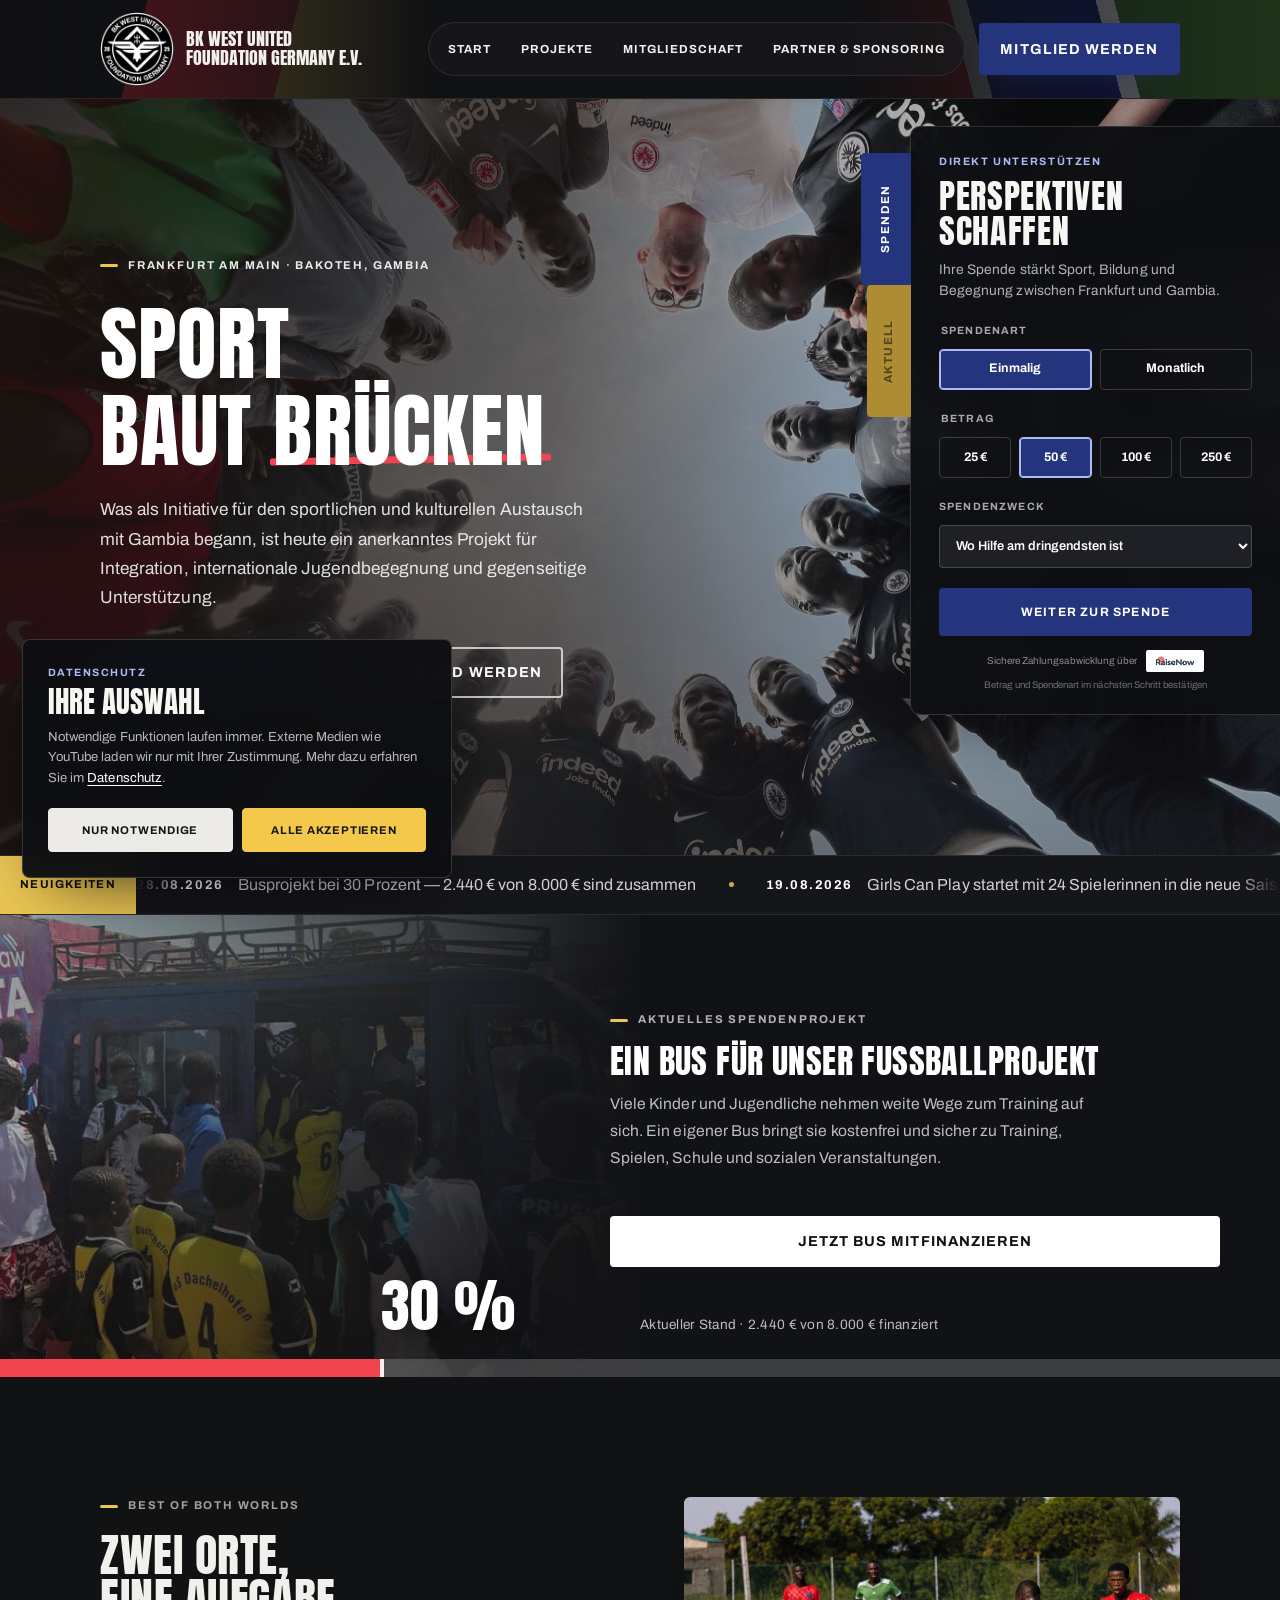
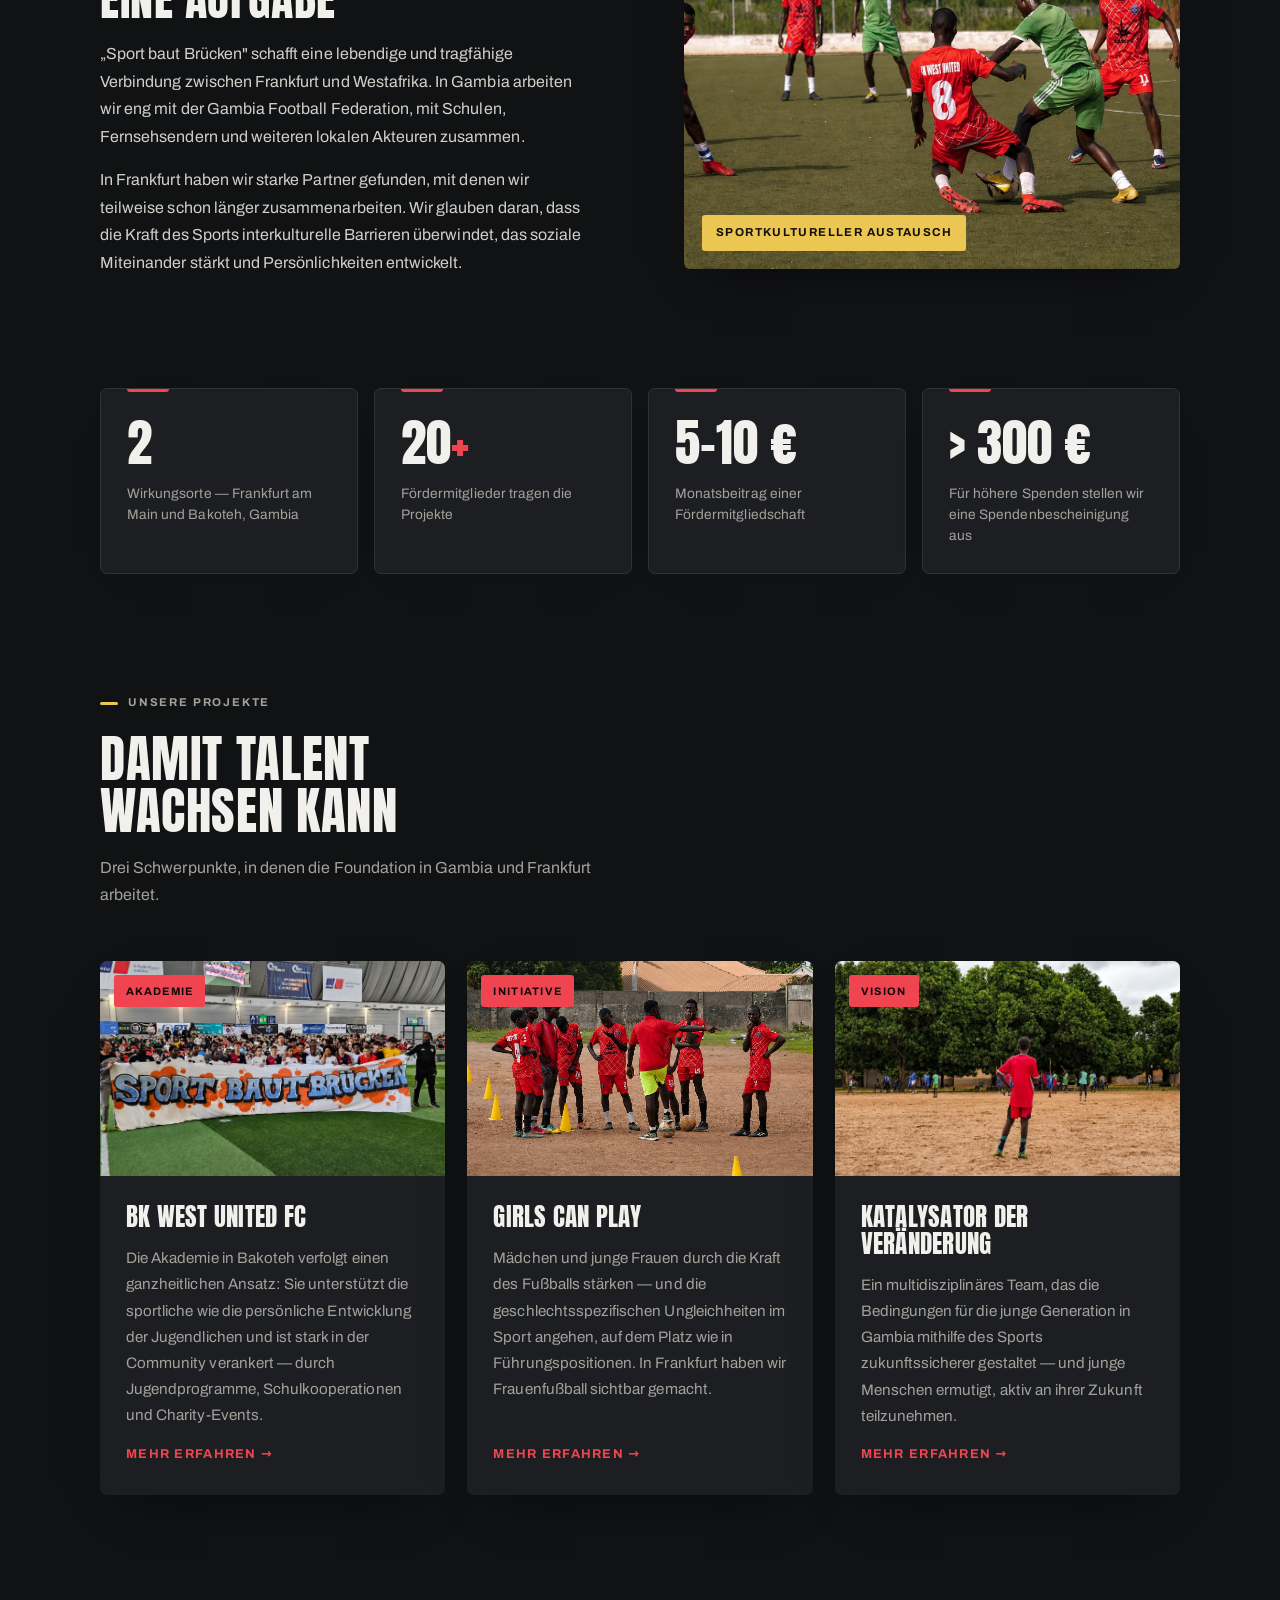
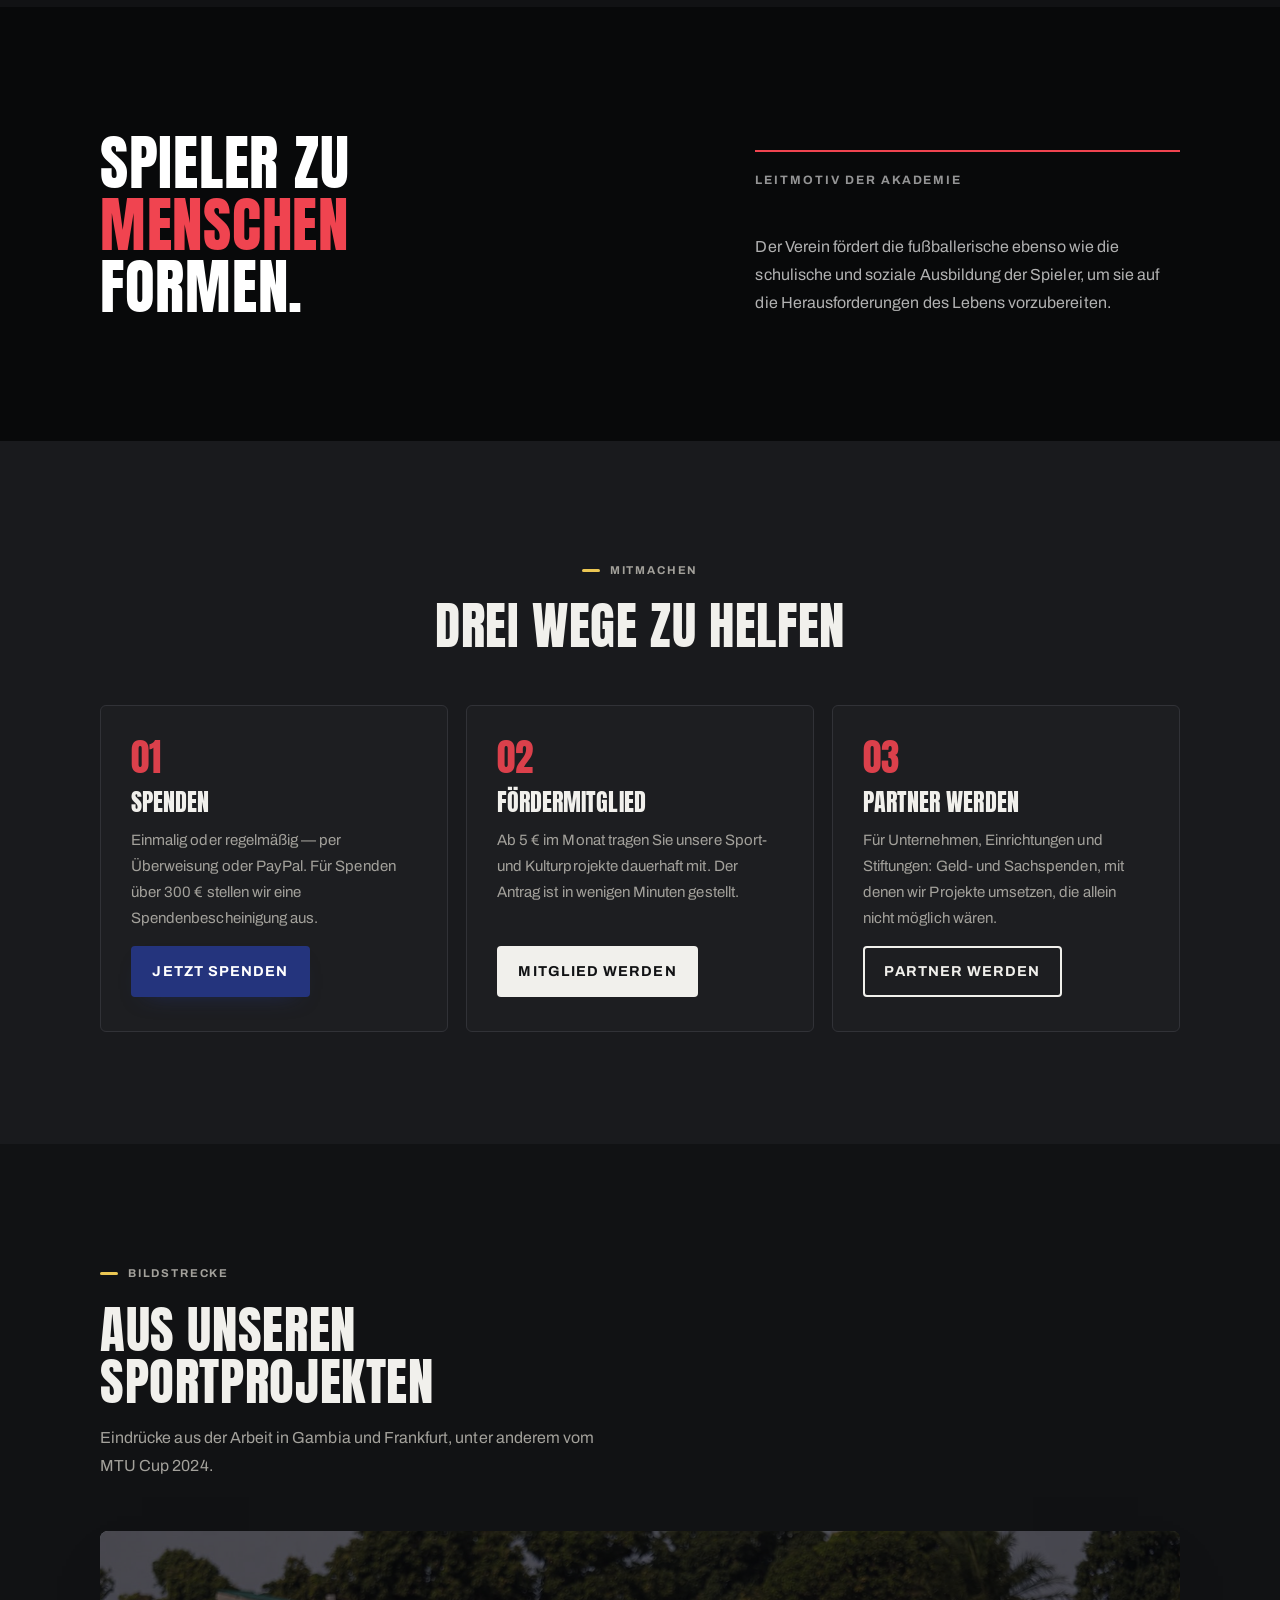
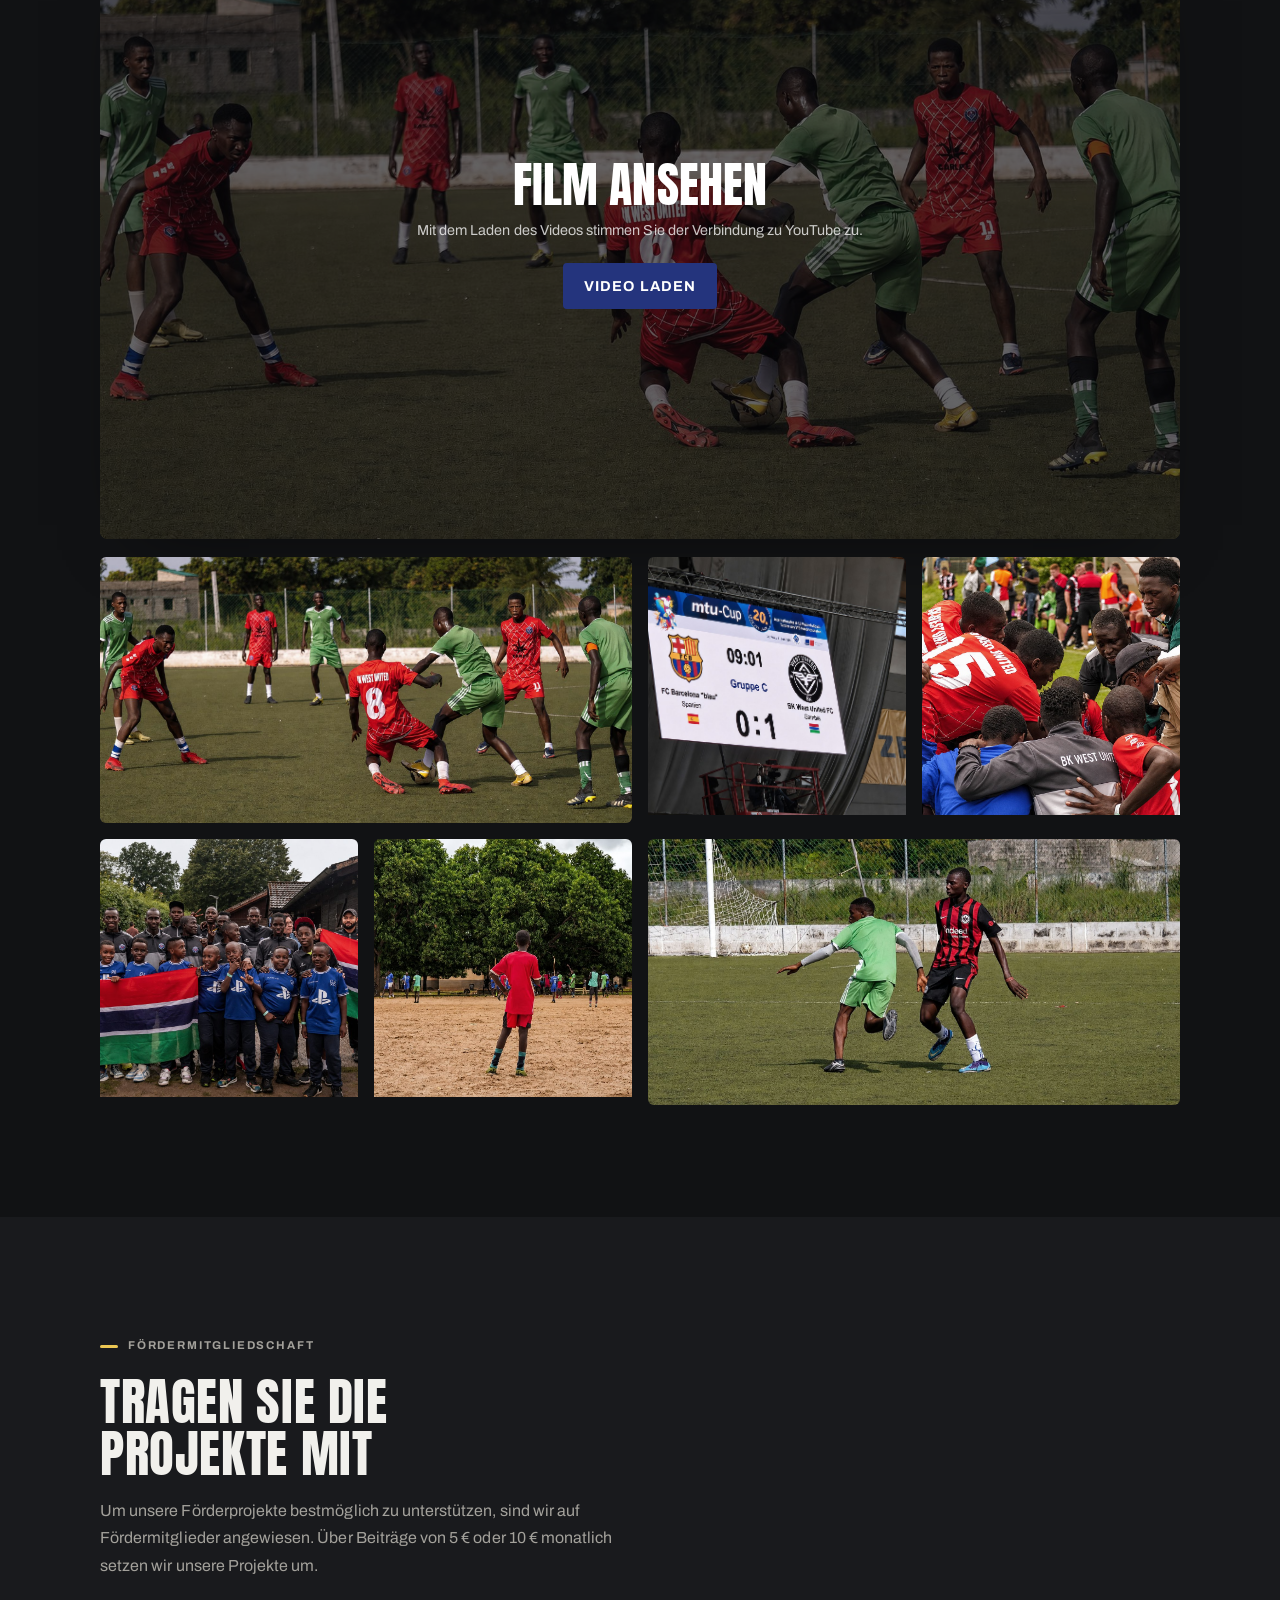
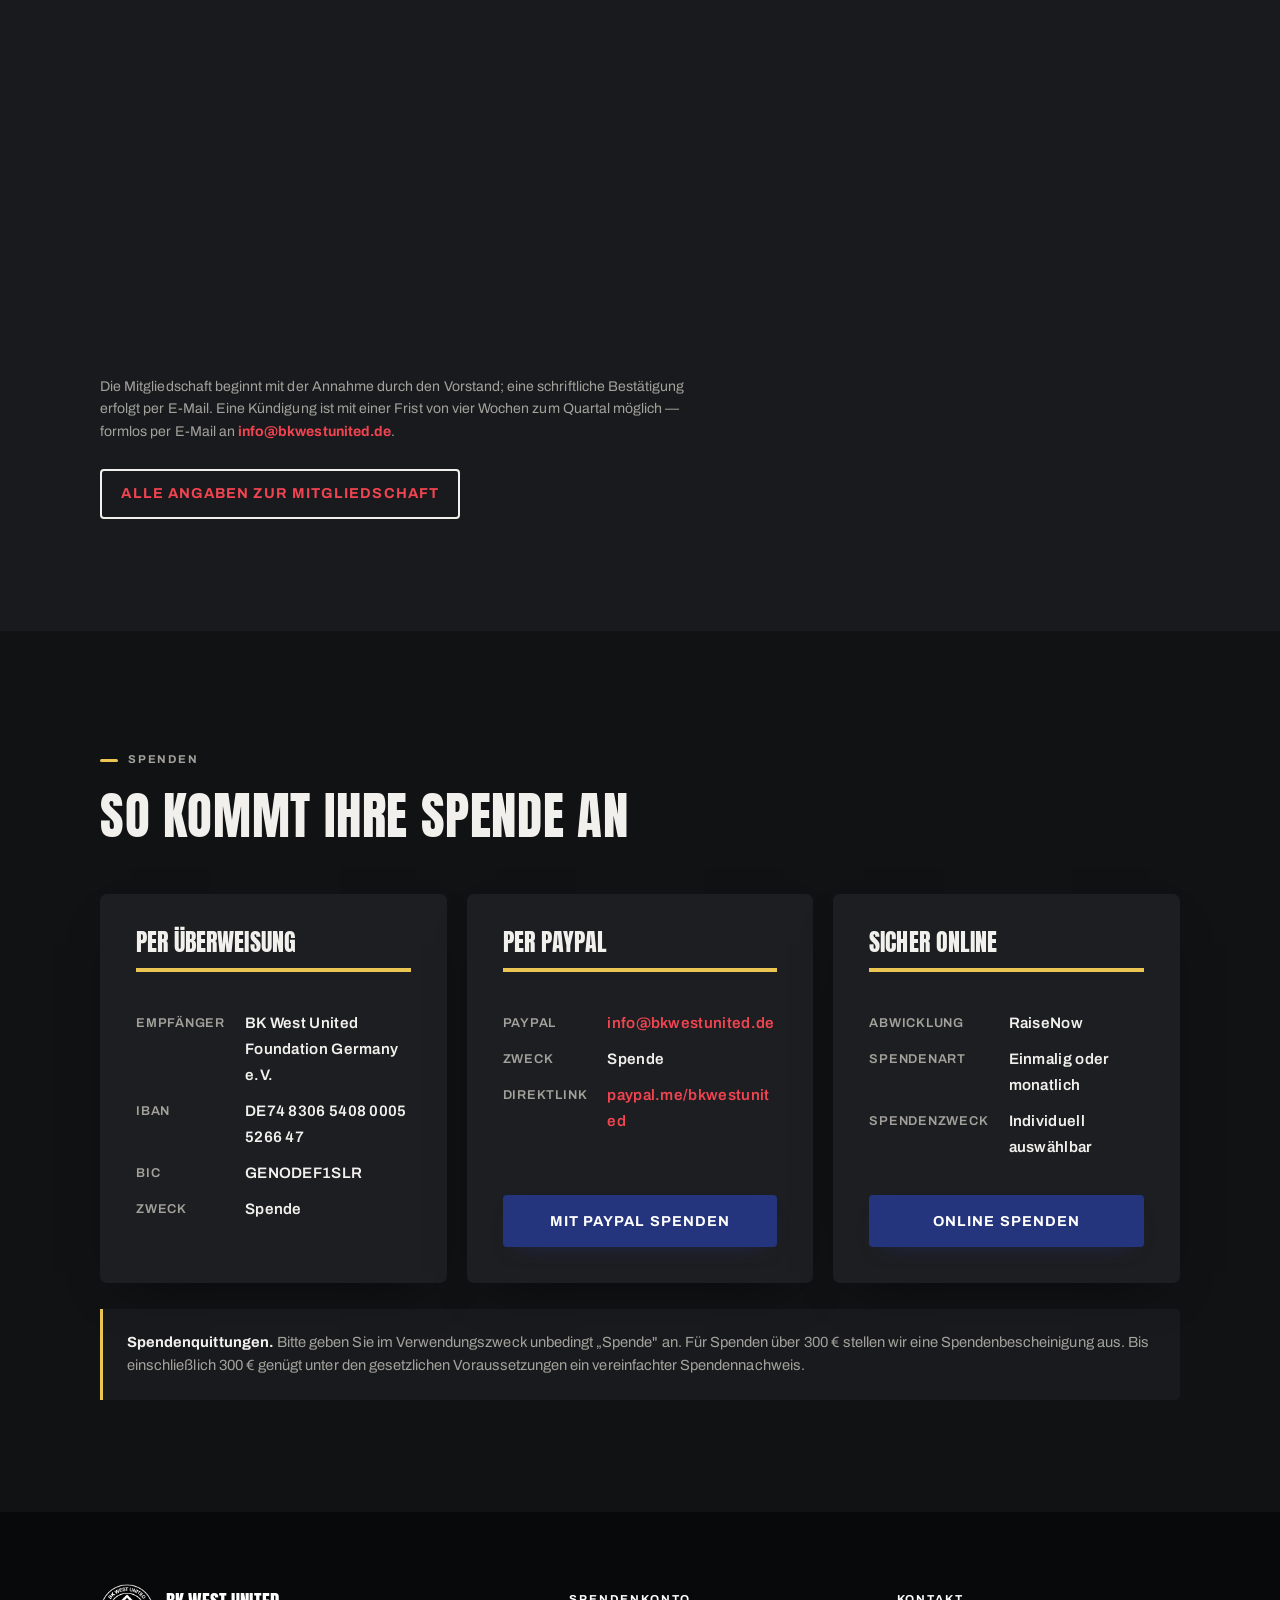
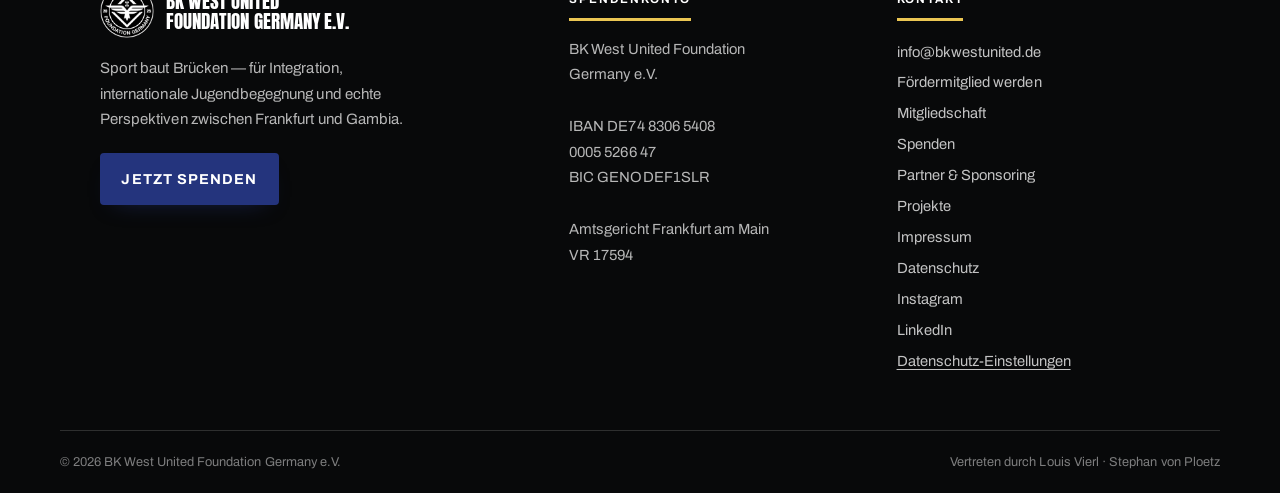
==== index.html @ bf1439d6 "Website der BK West United Foundation als Vorschau veroeffentlichen Enthaelt den Auslieferungsstand " ====
<!doctype html>
<!-- data-theme haelt die Seite dunkel, unabhaengig von der Systemeinstellung.
     Ohne das Attribut greift @media (prefers-color-scheme), und auf einem hell
     eingestellten Telefon kam die Seite hell heraus. -->
<html lang="de" data-theme="dark">
<head>
<meta charset="utf-8">
<meta name="robots" content="noindex, nofollow">
<meta name="viewport" content="width=device-width, initial-scale=1">
<meta name="theme-color" content="#111214">
<meta name="description" content="BK West United Foundation Germany e.V. – Sport, Bildung und Begegnung zwischen Frankfurt am Main und Bakoteh in Gambia.">
<title>BK West United Foundation Germany e.V. — Sport baut Brücken</title>
<style>
/* ===== FONTS ===== */
@font-face{font-family:'Anton';font-style:normal;font-weight:400;font-display:swap;src:url('wp-export/fonts/anton.woff2') format('woff2');}
@font-face{font-family:'Archivo';font-style:normal;font-weight:100 900;font-display:swap;src:url('wp-export/fonts/archivo.woff2') format('woff2');}

/* ===== TOKENS ===== */
:root{
  --paper:#FFFFFF; --sunk:#F4F4F4; --card:#FFFFFF;
  --ink:#111111; --ink-2:#3A3A3A; --muted:#5F5F5F; --line:#DDDDDD;
  --red:#E10019; --red-ink:#FFFFFF; --red-hover:#B80015;
  --yellow:#FFC300; --yellow-ink:#111111;
  --navy:#1E2A78; --deep:#111111; --on-deep:#F2F2F2;
  --shadow:0 1px 2px rgba(0,0,0,.04),0 10px 28px -14px rgba(0,0,0,.22);
  --disp:'Anton',Impact,'Haettenschweiler',sans-serif;
  --sans:'Archivo',ui-sans-serif,system-ui,-apple-system,sans-serif;
  --maxw:1200px; --gut:24px;
}
@media (prefers-color-scheme:dark){
  :root{
    --paper:#0F0F10; --sunk:#17181A; --card:#17181A;
    --ink:#F2F2F3; --ink-2:#D2D3D5; --muted:#9A9CA0; --line:#2A2C2F;
    --red:#FF3B4E; --red-ink:#14060A; --red-hover:#FF6070;
    --yellow:#FFCE2E; --yellow-ink:#14100A;
    --navy:#8E9AE8; --deep:#08090A; --on-deep:#EDEDEE;
    --shadow:0 1px 2px rgba(0,0,0,.5),0 14px 34px -16px rgba(0,0,0,.8);
  }
}
:root[data-theme="light"]{
  color-scheme:light;
  --paper:#FFFFFF; --sunk:#F4F4F4; --card:#FFFFFF;
  --ink:#111111; --ink-2:#3A3A3A; --muted:#5F5F5F; --line:#DDDDDD;
  --red:#E10019; --red-ink:#FFFFFF; --red-hover:#B80015;
  --yellow:#FFC300; --yellow-ink:#111111;
  --navy:#1E2A78; --deep:#111111; --on-deep:#F2F2F2;
  --shadow:0 1px 2px rgba(0,0,0,.04),0 10px 28px -14px rgba(0,0,0,.22);
}
/* color-scheme faerbt mit, was der Browser selbst zeichnet: Bildlaufleisten,
   das Auswahlfeld im Spenden-Drawer, die Standardfarbe des Fensters. */
:root[data-theme="dark"]{
  color-scheme:dark;
  --paper:#0F0F10; --sunk:#17181A; --card:#17181A;
  --ink:#F2F2F3; --ink-2:#D2D3D5; --muted:#9A9CA0; --line:#2A2C2F;
  --red:#FF3B4E; --red-ink:#14060A; --red-hover:#FF6070;
  --yellow:#FFCE2E; --yellow-ink:#14100A;
  --navy:#8E9AE8; --deep:#08090A; --on-deep:#EDEDEE;
  --shadow:0 1px 2px rgba(0,0,0,.5),0 14px 34px -16px rgba(0,0,0,.8);
}

/* ===== BASE ===== */
*{box-sizing:border-box;}
html{scroll-behavior:smooth;}
body{margin:0;background:var(--paper);color:var(--ink);font-family:var(--sans);
  font-size:16.5px;line-height:1.62;-webkit-font-smoothing:antialiased;text-underline-offset:3px;}
img{max-width:100%;display:block;}
h1,h2,h3,h4,p{margin:0;}
a{color:inherit;}
:focus-visible{outline:3px solid var(--yellow);outline-offset:2px;}
.wrap{max-width:var(--maxw);margin:0 auto;padding:0 var(--gut);}

.disp{font-family:var(--disp);font-weight:400;text-transform:uppercase;
  line-height:.95;letter-spacing:.005em;text-wrap:balance;}

/* eyebrow with yellow bar — the recurring device */
.kicker{display:inline-flex;align-items:center;gap:10px;font-size:.75rem;font-weight:700;
  letter-spacing:.16em;text-transform:uppercase;color:var(--muted);}
.kicker::before{content:"";width:22px;height:4px;background:var(--yellow);flex:none;}

/* buttons */
.btn{display:inline-flex;align-items:center;justify-content:center;gap:.5em;
  font-family:var(--sans);font-weight:700;font-size:.9rem;letter-spacing:.04em;
  text-transform:uppercase;text-decoration:none;border:2px solid transparent;cursor:pointer;
  padding:.78em 1.5em;border-radius:0;transition:background .16s,color .16s,border-color .16s;}
.btn-red{background:var(--red);color:var(--red-ink);}
.btn-red:hover{background:var(--red-hover);}
.btn-dark{background:var(--ink);color:var(--paper);}
.btn-dark:hover{background:var(--red);color:var(--red-ink);}
.btn-line{background:transparent;color:var(--ink);border-color:var(--ink);}
.btn-line:hover{background:var(--ink);color:var(--paper);}
.btn-onphoto{background:transparent;color:#fff;border-color:rgba(255,255,255,.7);}
.btn-onphoto:hover{background:#fff;color:#111;border-color:#fff;}

/* ===== HEADER ===== */
.site-head{position:sticky;top:0;z-index:60;background:var(--paper);
  border-bottom:1px solid var(--line);}
.head-in{display:flex;align-items:center;gap:20px;height:72px;}
.mark{display:flex;align-items:center;gap:12px;text-decoration:none;}
.mark img{width:48px;height:48px;background:transparent;padding:0;border:0;}
.mark b{font-family:var(--disp);font-size:1.12rem;font-weight:400;text-transform:uppercase;
  letter-spacing:.02em;line-height:1;display:block;}
.mark b+span{font-size:.64rem;font-weight:600;letter-spacing:.14em;text-transform:uppercase;
  color:var(--muted);}
.head-nav{margin-left:auto;display:flex;align-items:center;gap:26px;}
.head-nav a:not(.btn){font-size:.82rem;font-weight:700;letter-spacing:.08em;
  text-transform:uppercase;text-decoration:none;color:var(--ink);padding:4px 0;
  border-bottom:3px solid transparent;}
.head-nav a:not(.btn):hover{border-bottom-color:var(--yellow);}
/* keep the masthead on one line on phones */
@media(max-width:560px){
  .head-in{min-height:62px;gap:12px;}
  .mark img{width:34px;height:34px;}
  .mark b{font-size:.95rem;white-space:nowrap;}
  .mark b+span{display:none;}
  .head-nav .btn{padding:.62em 1em;font-size:.76rem;white-space:nowrap;}
}

/* ===== HERO ===== */
/* Height comes from the copy (with a floor), never from the photo's aspect ratio —
   the image is absolutely positioned so it always fills exactly, with no dead band. */
.hero{position:relative;background:#111;overflow:hidden;display:flex;align-items:center;
  min-height:clamp(340px,50vh,460px);}
.hero img.bg{position:absolute;inset:0;width:100%;height:100%;
  object-fit:cover;object-position:center 40%;}
.hero .veil{position:absolute;inset:0;
  background:linear-gradient(to top,rgba(0,0,0,.84) 0%,rgba(0,0,0,.52) 52%,rgba(0,0,0,.32) 100%);}
.hero .inner{position:relative;width:100%;padding:48px 0;color:#fff;}
.hero .claim{font-size:clamp(2.6rem,7.4vw,5.2rem);color:#fff;line-height:1.04;}
/* inline-block + tight line-height makes the fill hug the caps instead of the
   font's full ascent/descent box, which is what made the slab look oversized */
.hero .claim mark{background:var(--yellow);color:#111;display:inline-block;
  line-height:.74;padding:.26em .13em .06em;}
.hero .sub{margin-top:20px;max-width:52ch;font-size:1.1rem;line-height:1.55;
  color:rgba(255,255,255,.92);}
.hero .acts{display:flex;flex-wrap:wrap;gap:12px;margin-top:28px;}
.hero .kicker{color:rgba(255,255,255,.9);margin-bottom:20px;}

/* ===== NEWS-TICKER ===== */
.ticker{display:flex;align-items:stretch;overflow:hidden;background:#15161a;color:var(--on-deep);
  border-top:1px solid rgba(255,255,255,.09);border-bottom:1px solid rgba(255,255,255,.09);}
.ticker-label{flex:0 0 auto;display:flex;align-items:center;margin:0;padding:0 20px;
  background:var(--yellow);color:var(--yellow-ink);font:700 .72rem/1 var(--sans);
  letter-spacing:.12em;text-transform:uppercase;}
/* Die Maske laesst die Meldungen an beiden Raendern ausblenden statt hart abzuschneiden */
.ticker-view{flex:1 1 auto;min-width:0;overflow:hidden;
  -webkit-mask-image:linear-gradient(90deg,transparent,#000 46px,#000 calc(100% - 46px),transparent);
  mask-image:linear-gradient(90deg,transparent,#000 46px,#000 calc(100% - 46px),transparent);}
/* Die Liste enthaelt jede Meldung zweimal; -50% schiebt genau einen Satz weiter, dadurch nahtlos */
.ticker-track{display:flex;width:max-content;margin:0;padding:0;list-style:none;
  animation:ticker-run 53s linear infinite;}
.ticker-track li{display:flex;align-items:center;padding:15px 0;white-space:nowrap;
  font-size:1rem;color:rgba(242,242,242,.85);}
.ticker-track li::after{content:"";flex:0 0 auto;width:5px;height:5px;margin:0 32px;
  border-radius:50%;background:var(--yellow);opacity:.85;}
.ticker-track b{margin-right:14px;color:#fff;font-weight:700;font-size:.8rem;
  letter-spacing:.12em;text-transform:uppercase;}
@keyframes ticker-run{from{transform:translateX(0)}to{transform:translateX(-50%)}}
.ticker:hover .ticker-track,.ticker:focus-within .ticker-track{animation-play-state:paused;}
@media(max-width:720px){.ticker-label{padding:0 13px;font-size:.72rem;letter-spacing:.12em}
  .ticker-track li{font-size:.9rem}.ticker-track li::after{margin:0 22px}}
@media(prefers-reduced-motion:reduce){.ticker-track{animation:none}.ticker-view{overflow-x:auto}}
/* ===== APPEAL BAR ===== */
.appeal{background:var(--sunk);border-bottom:1px solid var(--line);}
.appeal-in{display:grid;grid-template-columns:1.35fr 1fr;gap:44px;align-items:center;
  padding:40px 0;}
.appeal h2{font-size:clamp(1.5rem,3.4vw,2.15rem);margin-top:12px;}
.appeal p{margin-top:12px;color:var(--ink-2);max-width:56ch;font-size:.98rem;}
.gauge-top{display:flex;justify-content:space-between;align-items:baseline;margin-bottom:10px;}
.gauge-top .lab{font-size:.75rem;font-weight:700;letter-spacing:.14em;text-transform:uppercase;
  color:var(--muted);}
.gauge-top .pct{font-family:var(--disp);font-size:2.6rem;line-height:1;color:var(--red);
  font-variant-numeric:tabular-nums;}
.gauge{height:16px;background:var(--paper);border:1px solid var(--line);position:relative;}
.gauge i{position:absolute;inset:0 auto 0 0;width:35%;background:var(--red);display:block;}
.gauge-note{margin-top:12px;font-size:.85rem;color:var(--muted);}
.appeal .btn{margin-top:16px;width:100%;}
@media(max-width:860px){.appeal-in{grid-template-columns:1fr;gap:26px;}}

/* ===== SECTIONS ===== */
.sec{padding:84px 0;}
.sec-sunk{background:var(--sunk);}
.sec-head{max-width:62ch;margin-bottom:42px;}
.sec-head h2{font-size:clamp(2rem,5vw,3.2rem);margin-top:16px;}
.sec-head p{margin-top:16px;color:var(--muted);max-width:58ch;}
.sec-head.center{margin-left:auto;margin-right:auto;text-align:center;}
.sec-head.center .kicker{justify-content:center;}

/* ===== INTRO SPLIT ===== */
.split{display:grid;grid-template-columns:1fr 1fr;gap:56px;align-items:center;}
.split .txt p{color:var(--ink-2);}
.split .txt p+p{margin-top:1em;}
.split .txt h2{font-size:clamp(1.9rem,4.4vw,2.9rem);margin-top:16px;margin-bottom:20px;}
.split figure{margin:0;position:relative;}
.split figure img{width:100%;aspect-ratio:4/3;object-fit:cover;}
.split figure figcaption{position:absolute;left:0;bottom:0;background:var(--yellow);
  color:var(--yellow-ink);font-size:.72rem;font-weight:700;letter-spacing:.12em;
  text-transform:uppercase;padding:8px 14px;}
@media(max-width:880px){.split{grid-template-columns:1fr;gap:30px;}}

/* ===== CARD GRID (projects / news) ===== */
.cards{display:grid;grid-template-columns:repeat(3,1fr);gap:26px;}
@media(max-width:900px){.cards{grid-template-columns:1fr;}}
.card{background:var(--card);border:1px solid var(--line);display:flex;flex-direction:column;
  box-shadow:var(--shadow);transition:transform .2s,box-shadow .2s;}
.card:hover{transform:translateY(-4px);box-shadow:0 20px 40px -20px rgba(0,0,0,.35);}
.card .ph{overflow:hidden;position:relative;}
.card .ph img{width:100%;aspect-ratio:16/10;object-fit:cover;transition:transform .5s;}
.card:hover .ph img{transform:scale(1.05);}
.card .tag{position:absolute;top:0;left:0;background:var(--red);color:var(--red-ink);
  font-size:.68rem;font-weight:700;letter-spacing:.12em;text-transform:uppercase;padding:7px 12px;}
.card .body{padding:24px 24px 26px;display:flex;flex-direction:column;gap:12px;flex:1;}
.card h3{font-family:var(--disp);font-weight:400;text-transform:uppercase;line-height:1;
  font-size:1.55rem;letter-spacing:.01em;}
.card p{color:var(--muted);font-size:.95rem;flex:1;margin:0;}
.card .more{font-size:.8rem;font-weight:700;letter-spacing:.1em;text-transform:uppercase;
  color:var(--red);text-decoration:none;display:inline-flex;gap:.45em;align-items:center;}
.card .more:hover{gap:.75em;}

/* ===== THREE ACTION CARDS (Sporthilfe device) ===== */
.acts3{display:grid;grid-template-columns:repeat(3,1fr);gap:0;border:1px solid var(--line);}
.act{padding:38px 32px 36px;display:flex;flex-direction:column;gap:14px;
  border-right:1px solid var(--line);background:var(--card);}
.act:last-child{border-right:0;}
.act .n{font-family:var(--disp);font-size:2.9rem;line-height:1;color:var(--red);
  font-variant-numeric:tabular-nums;}
.act h3{font-family:var(--disp);font-weight:400;text-transform:uppercase;font-size:1.5rem;
  line-height:1;}
.act p{color:var(--muted);font-size:.94rem;flex:1;}
.act .btn{align-self:flex-start;}
@media(max-width:880px){.acts3{grid-template-columns:1fr;}
  .act{border-right:0;border-bottom:1px solid var(--line);}
  .act:last-child{border-bottom:0;}}

/* ===== QUOTE BAND ===== */
.quote{background:var(--deep);color:var(--on-deep);padding:80px 0;}
.quote .q{font-family:var(--disp);text-transform:uppercase;font-size:clamp(2rem,5.6vw,3.8rem);
  line-height:1.06;max-width:22ch;color:#fff;}
.quote .q mark{background:var(--yellow);color:#111;display:inline-block;
  line-height:.78;padding:.12em .12em .05em;}
.quote .attrib{margin-top:24px;font-size:.76rem;font-weight:700;letter-spacing:.16em;
  text-transform:uppercase;color:rgba(242,242,242,.6);}
.quote .after{margin-top:22px;max-width:54ch;color:rgba(242,242,242,.85);}

/* ===== STATS ===== */
.stats{display:grid;grid-template-columns:repeat(4,1fr);gap:0;}
.stat{padding:30px 22px 30px 0;border-right:1px solid var(--line);}
.stat:last-child{border-right:0;}
.stat .n{font-family:var(--disp);font-size:3rem;line-height:1;color:var(--ink);
  font-variant-numeric:tabular-nums;display:block;}
.stat .n em{font-style:normal;color:var(--red);}
.stat .t{display:block;margin-top:10px;color:var(--muted);font-size:.85rem;line-height:1.45;}
@media(max-width:860px){.stats{grid-template-columns:1fr 1fr;}
  .stat:nth-child(2){border-right:0;}
  .stat:nth-child(1),.stat:nth-child(2){border-bottom:1px solid var(--line);}}

/* ===== GALLERY ===== */
.grid6{display:grid;grid-template-columns:repeat(4,1fr);gap:12px;}
.grid6 figure{margin:0;overflow:hidden;}
.grid6 img{width:100%;aspect-ratio:1/1;object-fit:cover;transition:transform .5s;}
.grid6 figure:hover img{transform:scale(1.05);}
.grid6 .w2{grid-column:span 2;}
.grid6 .w2 img{aspect-ratio:2/1;}
@media(max-width:760px){.grid6{grid-template-columns:repeat(2,1fr);}
  .grid6 .w2{grid-column:span 2;}}

/* ===== TIERS ===== */
.tiers{display:grid;grid-template-columns:1fr 1fr;gap:26px;}
@media(max-width:800px){.tiers{grid-template-columns:1fr;}}
.tier{background:var(--card);border:1px solid var(--line);padding:34px 32px;
  display:flex;flex-direction:column;gap:16px;box-shadow:var(--shadow);}
.tier.hi{border-color:var(--red);border-width:2px;}
.tier .amt{font-family:var(--disp);font-size:3.6rem;line-height:1;
  font-variant-numeric:tabular-nums;}
.tier .amt small{font-family:var(--sans);font-size:.86rem;font-weight:600;color:var(--muted);
  text-transform:uppercase;letter-spacing:.08em;margin-left:.4em;}
.tier ul{list-style:none;margin:0;padding:0;display:flex;flex-direction:column;gap:10px;flex:1;}
.tier li{padding-left:20px;position:relative;font-size:.95rem;color:var(--ink-2);}
.tier li::before{content:"";position:absolute;left:0;top:.55em;width:10px;height:3px;
  background:var(--yellow);}
.fineprint{margin-top:26px;font-size:.88rem;color:var(--muted);max-width:74ch;line-height:1.6;}
.fineprint a{color:var(--red);font-weight:700;text-decoration:none;}
.fineprint a:hover{text-decoration:underline;}

/* ===== BANK DETAILS ===== */
.give{display:grid;grid-template-columns:repeat(3,minmax(0,1fr));gap:20px;}
@media(max-width:1000px){.give{grid-template-columns:1fr;}}
.give-col{background:var(--card);border:1px solid var(--line);padding:32px;box-shadow:var(--shadow);}
.give-col h3{font-family:var(--disp);font-weight:400;text-transform:uppercase;font-size:1.5rem;
  line-height:1;margin-bottom:22px;padding-bottom:14px;border-bottom:4px solid var(--yellow);
  display:inline-block;}
.dl{display:grid;grid-template-columns:auto 1fr;gap:10px 20px;font-size:.95rem;}
.dl dt{color:var(--muted);font-weight:600;font-size:.8rem;letter-spacing:.06em;
  text-transform:uppercase;padding-top:.15em;}
.dl dd{margin:0;font-weight:600;font-variant-numeric:tabular-nums;letter-spacing:.02em;
  word-break:break-word;}
.dl dd a{color:var(--red);text-decoration:none;}
.dl dd a:hover{text-decoration:underline;}
/* Die Spalten tragen unterschiedlich lange Angaben, sonst haengt jeder Button
   dort, wo seine eigene Liste endet. Als Spalten-Flexbox sitzt er unten,
   align-self:stretch gibt beiden dieselbe Breite. */
.give-col{display:flex;flex-direction:column;}
.give-col .dl{margin-bottom:24px;}
.give-col .btn{margin-top:auto;align-self:stretch;}
.receipt{margin-top:26px;border-left:5px solid var(--yellow);background:var(--sunk);
  padding:22px 26px;font-size:.92rem;color:var(--muted);line-height:1.6;}
.sec-sunk .receipt{background:var(--paper);}
.receipt b{color:var(--ink);}

/* ===== FOOTER ===== */
.site-foot{background:var(--deep);color:rgba(242,242,242,.75);padding:60px 0 0;}
.foot-grid{display:grid;grid-template-columns:1.5fr 1fr 1fr;gap:44px;padding-bottom:44px;}
.foot-grid h4{font-family:var(--sans);font-size:.72rem;font-weight:700;letter-spacing:.16em;
  text-transform:uppercase;color:#fff;margin-bottom:16px;padding-bottom:8px;
  border-bottom:3px solid var(--yellow);display:inline-block;}
.site-foot a{color:rgba(242,242,242,.8);text-decoration:none;}
.site-foot a:hover{color:#fff;text-decoration:underline;}
.foot-mark{display:flex;align-items:center;gap:12px;margin-bottom:18px;}
.foot-mark img{width:54px;height:54px;background:transparent;padding:0;}
.foot-lead{max-width:36ch;font-size:.94rem;}
.foot-cta{margin-top:20px;}
.foot-mark b{font-family:var(--disp);font-weight:400;text-transform:uppercase;
  font-size:1.2rem;line-height:1.05;color:#fff;}
.site-foot address{font-style:normal;line-height:1.75;font-size:.92rem;}
.site-foot ul{list-style:none;margin:0;padding:0;line-height:2.1;font-size:.92rem;}
.foot-end{border-top:1px solid rgba(242,242,242,.16);padding:20px 0;display:flex;
  justify-content:space-between;gap:14px;flex-wrap:wrap;font-size:.8rem;
  color:rgba(242,242,242,.5);}
@media(max-width:800px){.foot-grid{grid-template-columns:1fr;gap:30px;}}

/* ===== MOTION ===== */
.rv{opacity:0;transform:translateY(18px);transition:opacity .6s ease,transform .6s ease;}
.rv.in{opacity:1;transform:none;}
@media(prefers-reduced-motion:reduce){
  html{scroll-behavior:auto;}
  .rv{opacity:1;transform:none;transition:none;}
  .card:hover,.card:hover .ph img,.grid6 figure:hover img{transform:none;}
}

/* ===== SOFT REFINEMENT =====
   Keeps the direct, sporting character while adding air, depth and hierarchy. */
:root{
  --paper:#FAF9F6; --sunk:#F0EFEB; --card:#FFFFFF;
  --ink:#171717; --ink-2:#41413F; --muted:#6D6C68; --line:#DCDAD4;
  --red:#D91F2B; --red-hover:#B91420; --yellow:#F4C84A;
  --shadow:0 18px 48px -32px rgba(20,20,18,.34);
  --maxw:1160px; --gut:clamp(20px,4vw,40px);
}
:root[data-theme="light"]{
  --paper:#FAF9F6; --sunk:#F0EFEB; --card:#FFFFFF;
  --ink:#171717; --ink-2:#41413F; --muted:#6D6C68; --line:#DCDAD4;
  --red:#D91F2B; --red-hover:#B91420; --yellow:#F4C84A;
  --shadow:0 18px 48px -32px rgba(20,20,18,.34);
}
@media (prefers-color-scheme:dark){
  :root{
    --paper:#111214; --sunk:#191A1D; --card:#1D1E21;
    --ink:#F1F0EC; --ink-2:#D0CFCA; --muted:#A3A19B; --line:#313237;
    --red:#F04450; --red-hover:#FF5B66; --yellow:#EBC653;
    --shadow:0 20px 52px -30px rgba(0,0,0,.8);
  }
}
:root[data-theme="dark"]{
  --paper:#111214; --sunk:#191A1D; --card:#1D1E21;
  --ink:#F1F0EC; --ink-2:#D0CFCA; --muted:#A3A19B; --line:#313237;
  --red:#F04450; --red-hover:#FF5B66; --yellow:#EBC653;
  --shadow:0 20px 52px -30px rgba(0,0,0,.8);
}
body{font-size:16px;line-height:1.72;letter-spacing:.003em;}
.disp{letter-spacing:.012em;}
.kicker{font-size:.71rem;letter-spacing:.16em;}
.kicker::before{width:18px;height:3px;border-radius:3px;}

.btn{min-height:46px;padding:.78em 1.35em;border-radius:4px;letter-spacing:.075em;
  box-shadow:none;transition:background .2s,color .2s,border-color .2s,transform .2s;}
.btn:hover{transform:translateY(-1px);}

.site-head{background:color-mix(in srgb,var(--paper) 86%,transparent);backdrop-filter:blur(20px) saturate(1.25);
  -webkit-backdrop-filter:blur(20px) saturate(1.25);border-bottom:1px solid color-mix(in srgb,var(--line) 70%,transparent);
  box-shadow:0 10px 34px -30px rgba(0,0,0,.55);overflow:hidden;isolation:isolate;}
.site-head::before,.site-head::after{content:"";position:absolute;inset-block:0;width:min(34vw,480px);z-index:0;pointer-events:none;opacity:.34;}
.site-head::before{left:0;border-radius:0 4px 4px 0;background:linear-gradient(105deg,#111 0 32%,#d61f2c 32% 65%,#f2c744 65% 100%);-webkit-mask-image:linear-gradient(90deg,#000 0%,rgba(0,0,0,.72) 34%,transparent 100%);mask-image:linear-gradient(90deg,#000 0%,rgba(0,0,0,.72) 34%,transparent 100%);}
.site-head::after{right:0;border-radius:4px 0 0 4px;background:linear-gradient(75deg,#ce1126 0 28%,#fff 28% 32%,#0c1c8c 32% 60%,#fff 60% 64%,#3a7728 64% 100%);-webkit-mask-image:linear-gradient(270deg,#000 0%,rgba(0,0,0,.72) 34%,transparent 100%);mask-image:linear-gradient(270deg,#000 0%,rgba(0,0,0,.72) 34%,transparent 100%);}
.head-in{position:relative;z-index:1;}
.head-in{height:98px;}
.mark{gap:12px;align-items:center;}
.mark img{width:74px;height:74px;flex:none;}
.mark>span{display:flex;flex-direction:column;justify-content:center;gap:5px;min-height:74px;}
.mark b{display:block;line-height:1.05;letter-spacing:normal;}
.mark b+span{display:block;line-height:1;margin:0;}
.head-nav{gap:14px;padding:0;background:transparent;}
.nav-links{display:flex;align-items:center;gap:4px;padding:6px;border:1px solid color-mix(in srgb,var(--line) 78%,transparent);
  border-radius:999px;background:color-mix(in srgb,var(--sunk) 76%,transparent);}
.head-nav a:not(.btn){padding:10px 13px;border:0;border-radius:999px;font-size:.73rem;letter-spacing:.085em;
  position:relative;transition:background .2s,color .2s;}
.head-nav a:not(.btn)::after{display:none;}
.head-nav a:not(.btn):hover{background:var(--card);color:var(--ink);}
.head-nav .btn{min-height:46px;padding:.78em 1.35em;border-radius:4px;background:var(--red);
  color:#fff;border-color:var(--red);box-shadow:0 8px 20px -14px color-mix(in srgb,var(--red) 70%,transparent);}
.head-nav .btn:hover{background:var(--red-hover);color:#fff;border-color:var(--red-hover);}

.hero{min-height:clamp(640px,84vh,860px);}
.hero img.bg{object-position:center 50%;filter:saturate(.82) contrast(.96);}
.hero .veil{background:linear-gradient(90deg,rgba(24,16,12,.88) 0%,rgba(24,16,12,.64) 43%,rgba(24,16,12,.16) 75%),
  linear-gradient(0deg,rgba(20,14,11,.32),transparent 48%);}
.hero .inner{padding:88px 0 96px;}
.hero .claim{font-size:clamp(3.25rem,6.3vw,5.65rem);line-height:1.08;max-width:none;}
.hero .claim-line{display:block;white-space:nowrap;}
.hero .claim mark{position:relative;z-index:0;padding:.025em .02em .035em;margin-top:.055em;background:transparent;color:#fff;}
.hero .claim mark::after{content:"";position:absolute;z-index:-1;left:-.02em;right:-.05em;bottom:.02em;
  height:.09em;border-radius:2px;background:var(--red);transform:rotate(-1deg);}
.hero .sub{max-width:49ch;font-size:1.08rem;line-height:1.7;color:rgba(255,255,255,.86);}
.hero .acts{margin-top:34px;gap:14px;}
.hero .kicker{margin-bottom:26px;}

.appeal{position:relative;isolation:isolate;overflow:hidden;background:#111215;color:#fff;border:0;
  box-shadow:inset 0 1px rgba(255,255,255,.04);}
.campaign-photo{position:absolute;z-index:-2;inset:0 auto 0 -2%;width:52%;height:100%;object-fit:cover;
  object-position:center 50%;filter:saturate(.82) contrast(1.03);}
.appeal::before{content:"";position:absolute;z-index:-1;inset:0;background:
  linear-gradient(270deg,#111215 0%,#111215 49%,rgba(17,18,21,.9) 58%,rgba(17,18,21,.24) 100%),
  linear-gradient(0deg,rgba(17,18,21,.34),transparent 60%);}
.appeal-in{display:block;padding-top:clamp(62px,7vw,88px);padding-bottom:46px;}
.appeal-copy{max-width:610px;margin-left:auto;}
.appeal h2{line-height:1.08;color:#fff;}
.appeal p{color:rgba(255,255,255,.72);}
.appeal .kicker{color:rgba(255,255,255,.68);}
.appeal-action{margin-top:28px;}
.appeal-action .btn{min-width:245px;background:#fff;color:#111;border-color:#fff;}
.appeal-action .btn:hover{background:#E7E6E2;color:#111;border-color:#E7E6E2;}
.campaign-meta{display:flex;flex-direction:row-reverse;align-items:end;justify-content:space-between;gap:24px;padding-bottom:22px;}
.campaign-meta p{margin:0 0 0 auto;width:min(610px,50%);max-width:none;font-size:.85rem;letter-spacing:.02em;}
.campaign-meta .pct{position:absolute;z-index:2;left:35%;top:auto;bottom:48px;transform:translateX(-50%);
  font-family:var(--disp);font-size:clamp(2.8rem,4.5vw,4.6rem);line-height:.8;color:#fff;
  font-variant-numeric:tabular-nums;white-space:nowrap;text-shadow:0 4px 28px rgba(0,0,0,.55);
  animation:none;}
.appeal.progress-in .campaign-meta .pct{animation:campaign-pulse 4.5s ease-in-out 2.4s infinite;}
@keyframes campaign-pulse{
  0%,100%{transform:translateX(-50%) scale(1);opacity:.94;}
  50%{transform:translateX(-50%) scale(1.025);opacity:1;}
}
.campaign-meter{position:relative;width:100%;height:18px;background:rgba(255,255,255,.18);overflow:hidden;}
.campaign-meter i{position:absolute;inset:0 auto 0 0;width:0;display:block;background:var(--red);
  transition:width 2.4s cubic-bezier(.2,.72,.22,1);}
.appeal.progress-in .campaign-meter i{width:30%;}
.campaign-meter i::after{content:"";position:absolute;inset:0 0 0 auto;width:4px;background:#fff;opacity:.9;}

.sec{padding:clamp(76px,9vw,112px) 0;}
.sec-head{margin-bottom:52px;}
.sec-head h2{line-height:1.02;margin-top:20px;}
.split{gap:clamp(44px,7vw,88px);}
.split figure img{border-radius:6px;box-shadow:var(--shadow);}
.split figure figcaption{left:18px;bottom:18px;border-radius:3px;}

.cards{gap:22px;}
.card{border:0;border-radius:7px;overflow:hidden;box-shadow:var(--shadow);}
.card:hover{transform:translateY(-5px);box-shadow:0 24px 54px -32px rgba(20,20,18,.48);}
.card .tag{top:14px;left:14px;border-radius:3px;}
.card .body{padding:28px 26px 30px;gap:14px;}
.card h3{line-height:1.08;}

.quote{padding:clamp(82px,10vw,124px) 0;position:relative;overflow:hidden;}
.quote::after{display:none;}
.quote .wrap{display:grid;grid-template-columns:minmax(0,1.12fr) minmax(300px,.88fr);
  column-gap:clamp(60px,9vw,130px);row-gap:22px;align-items:end;}
.quote .q{grid-column:1;grid-row:1 / span 2;max-width:14ch;line-height:1.02;margin:0;}
.quote .q mark{padding:0;background:transparent;color:var(--red);}
.quote .attrib{grid-column:2;grid-row:1;margin:0;padding-top:18px;border-top:2px solid var(--red);}
.quote .after{grid-column:2;grid-row:2;margin:0;max-width:46ch;line-height:1.75;
  color:rgba(242,242,242,.72);}

.stats{gap:16px;border:0!important;}
.stat{position:relative;min-height:156px;padding:28px 26px 26px;border:1px solid var(--line)!important;
  border-radius:7px;background:var(--card);box-shadow:0 14px 38px -34px rgba(20,20,18,.5);}
.stat:last-child{border-right:1px solid var(--line);}
.stat::before{content:"";position:absolute;left:26px;top:0;width:42px;height:3px;background:var(--red);
  border-radius:0 0 3px 3px;}
.stat .n{font-size:clamp(2.55rem,4vw,3.25rem);line-height:1;color:var(--ink);}
.stat .t{margin-top:14px;max-width:27ch;font-size:.86rem;line-height:1.55;color:var(--muted);}

.acts3{gap:18px;border:0;}
.act{padding:34px 30px;border:1px solid var(--line)!important;border-radius:6px;background:var(--card);}
.act .n{font-size:2.3rem;color:var(--red);opacity:.9;}

.grid6{gap:16px;}
.grid6 figure{border-radius:6px;}
.grid6 img{filter:saturate(.9);}
.project-film{position:relative;margin:34px 0 18px;aspect-ratio:16/9;overflow:hidden;border-radius:8px;
  background:#090a0c;box-shadow:0 28px 70px -42px rgba(0,0,0,.65);}
.project-film iframe{position:absolute;inset:0;width:100%;height:100%;border:0;}
.media-placeholder{position:absolute;inset:0;display:grid;place-items:center;isolation:isolate;text-align:center;color:#fff;}
.media-placeholder>img{position:absolute;z-index:-2;inset:0;width:100%;height:100%;object-fit:cover;filter:saturate(.75);}
.media-placeholder::after{content:"";position:absolute;z-index:-1;inset:0;background:rgba(7,8,10,.62);}
.media-placeholder-inner{max-width:520px;padding:28px;}
.media-placeholder-inner strong{display:block;margin-bottom:9px;font:400 clamp(1.7rem,4vw,3rem)/1 var(--disp);text-transform:uppercase;}
.media-placeholder-inner p{margin:0 0 20px;color:rgba(255,255,255,.76);font-size:.9rem;}
.media-placeholder .btn{background:#24347d;border-color:#24347d;color:#fff;}

.tiers{gap:22px;}
.tier{border:0;border-radius:7px;padding:38px 34px;box-shadow:var(--shadow);}
.tier.hi{border:2px solid var(--red);transform:translateY(-6px);}
.give-col{border:0;border-radius:7px;padding:36px;}
.receipt{border-left-width:3px;border-radius:0 5px 5px 0;padding:22px 24px;}

.site-foot{padding-top:72px;}
.foot-grid{padding-bottom:54px;}

@media(max-width:880px){
  .hero{min-height:660px;}
  .hero .inner{padding:72px 0 82px;}
  .appeal-in{gap:34px;}
  .acts3{gap:14px;}
  .tier.hi{transform:none;}
  .campaign-photo{width:100%;opacity:.42;}
  .appeal::before{background:linear-gradient(90deg,rgba(17,18,21,.97),rgba(17,18,21,.7)),
    linear-gradient(0deg,rgba(17,18,21,.85),transparent);}
  .appeal-in{padding-bottom:38px;}
  .appeal-copy{margin-left:0;}
  .campaign-meta{flex-direction:row;}
  .campaign-meta p{width:auto;margin:0;}
  .campaign-meta .pct{left:35%;top:auto;bottom:42px;font-size:clamp(2.6rem,12vw,4rem);}
  .appeal-action .btn{min-width:0;}
  .quote .wrap{grid-template-columns:1fr;gap:22px;}
  .quote .q,.quote .attrib,.quote .after{grid-column:1;grid-row:auto;}
  .quote .q{max-width:16ch;margin-bottom:18px;}
  .quote .attrib{max-width:46ch;}
}
@media(max-width:560px){
  .head-in{height:84px;}
  .mark{gap:11px;}
  .mark img{width:62px;height:62px;}
  .mark>span{min-height:62px;gap:4px;}
  .head-nav{padding:0;border:0;background:transparent;}
  .head-nav .btn{min-height:42px;padding:.7em 1em;}
  .hero{min-height:610px;}
  .hero .claim{font-size:clamp(2.45rem,11.5vw,3.6rem);}
  .hero .sub{font-size:1rem;}
  .hero .acts .btn{width:100%;}
  .appeal-action .btn{width:100%;}
  .campaign-meta{align-items:center;}
  .campaign-meta p{max-width:28ch;}
  .campaign-meter{height:16px;}
  .sec{padding:70px 0;}
  .stats{grid-template-columns:1fr;gap:12px;}
  .stat{min-height:0;padding:24px 22px;}
  .stat::before{left:22px;}
  .stat .n{font-size:2.5rem;}
  .give-col,.tier{padding:28px 24px;}
}
@media(prefers-reduced-motion:reduce){
  .campaign-meta .pct{animation:none;opacity:1;}
  .campaign-meter i{transition:none;}
}
/* Donation actions use a calm, trustworthy blue; red remains the progress accent. */
.btn.btn-donate{background:#24347D;color:#fff;border-color:#24347D;
  box-shadow:0 10px 24px -16px rgba(36,52,125,.75);}
.btn.btn-donate:hover{background:#18265F;color:#fff;border-color:#18265F;}
.btn.btn-donate:focus-visible{outline:3px solid #AEB9F5;outline-offset:3px;}
.consent-banner{position:fixed;z-index:80;left:22px;bottom:22px;width:min(430px,calc(100vw - 44px));padding:25px;
  border:1px solid rgba(255,255,255,.16);border-radius:8px;background:rgba(14,15,18,.97);color:#f7f6f2;
  box-shadow:0 28px 70px -30px rgba(0,0,0,.82);backdrop-filter:blur(20px);}
.consent-banner[hidden]{display:none}.consent-banner .mini{margin:0 0 7px;color:#aeb9f5;font-size:.66rem;font-weight:700;letter-spacing:.14em;text-transform:uppercase;}
.consent-banner h2{margin:0 0 10px;font:400 1.8rem/1 var(--disp);text-transform:uppercase;}
.consent-banner p{margin:0;color:rgba(255,255,255,.7);font-size:.82rem;line-height:1.55;}
.consent-banner a{color:#fff}.consent-actions{display:grid;grid-template-columns:1fr 1fr;gap:9px;margin-top:20px;}
.consent-actions button{min-height:44px;padding:10px;border:1px solid rgba(255,255,255,.3);border-radius:4px;background:transparent;color:#fff;
  font:700 .7rem var(--sans);letter-spacing:.07em;text-transform:uppercase;cursor:pointer;}
.consent-actions .necessary{border-color:#ecebe7;background:#ecebe7;color:#151515}.consent-actions .accept{border-color:#f4c84a;background:#f4c84a;color:#151515}.consent-actions button:hover{border-color:#fff;filter:brightness(1.06);}
.consent-settings{padding:0;border:0;background:none;color:rgba(242,242,242,.8);font:inherit;cursor:pointer;text-decoration:underline;}
@media(max-width:540px){.consent-banner{left:12px;bottom:12px;width:calc(100vw - 24px);padding:21px}.consent-actions{grid-template-columns:1fr}}

/* ===== KOPFZEILE AUF KLEINEN BILDSCHIRMEN =====
   Unterhalb 980px waren die Navigationslinks ausgeblendet, ohne Ersatz — auf
   Telefon und Tablet gab es gar keine Navigation. Sie liegen jetzt in einem
   Klappmenue hinter dem Menueknopf.
   Der Block steht bewusst am Ende: weiter oben setzen drei Regeln eine feste
   Hoehe (72, 98 und 84px), und .site-head hat overflow:hidden — beides muss
   hier zurueckgenommen werden, sonst waere das aufgeklappte Menue
   abgeschnitten. */
.nav-toggle{display:none}
@media(max-width:980px){
  .site-head{overflow:visible}
  .head-in{height:auto;min-height:62px;padding-top:10px;padding-bottom:10px;}
  .head-nav{margin-left:auto;gap:10px;}
  .nav-toggle{display:inline-flex;align-items:center;justify-content:center;
    width:44px;height:44px;padding:0;border:1px solid var(--line);border-radius:8px;
    background:var(--card);color:var(--ink);cursor:pointer;}
  .nav-toggle:focus-visible{outline:3px solid var(--yellow);outline-offset:2px}
  /* Die drei Striche: der mittlere ist das span, die aeusseren sind seine
     Pseudoelemente. Beim Oeffnen wird daraus ein Kreuz. */
  .nav-toggle span,.nav-toggle span::before,.nav-toggle span::after{
    display:block;width:19px;height:2px;border-radius:2px;background:currentColor;
    transition:transform .22s ease,opacity .18s ease;}
  .nav-toggle span{position:relative}
  .nav-toggle span::before,.nav-toggle span::after{content:"";position:absolute;left:0}
  .nav-toggle span::before{top:-6px}
  .nav-toggle span::after{top:6px}
  .nav-toggle[aria-expanded="true"] span{background:transparent}
  .nav-toggle[aria-expanded="true"] span::before{transform:translateY(6px) rotate(45deg)}
  .nav-toggle[aria-expanded="true"] span::after{transform:translateY(-6px) rotate(-45deg)}
  .nav-links{position:absolute;top:calc(100% + 8px);left:0;right:0;z-index:2;
    display:none;flex-direction:column;align-items:stretch;gap:2px;
    padding:8px;border:1px solid var(--line);border-radius:12px;
    background:var(--card);box-shadow:0 24px 44px -26px rgba(0,0,0,.55);}
  .head-in[data-menu="offen"] .nav-links{display:flex}
  .head-nav a:not(.btn){display:flex;padding:13px 14px;border-radius:8px;
    font-size:.8rem;}
}
/* Unter rund 500px passen Wappen, Schriftzug, Menueknopf und Button nicht mehr
   nebeneinander — gemessen braeuchte es 487px bei 390 verfuegbaren. Der
   Schriftzug tritt zurueck, das Wappen bleibt. */
@media(max-width:500px){
  .mark>span{display:none}
}
@media(prefers-reduced-motion:reduce){
  .nav-toggle span,.nav-toggle span::before,.nav-toggle span::after{transition:none}
}

/* ===== HERO AUF DEM TELEFON OHNE FOTO =====
   Das Mannschaftsfoto traegt im schmalen Ausschnitt nichts mehr: es ist so
   stark angeschnitten, dass der Kreis nicht mehr zu erkennen ist, und kostet
   auf dem Mobilfunknetz die groesste Datei der Seite. Der Hero wird hier zum
   reinen Textblock. Der Schleier gehoert zum Foto und faellt mit ihm weg —
   ueber dem einfarbigen Grund wuerde er ihn nur braun einfaerben.
   Dieselbe Grenze wie beim Spenden-Drawer, damit beide zusammen umschalten. */
@media(max-width:720px){
  .hero img.bg,.hero .veil{display:none}
  /* Ohne Foto traegt die volle Hoehe nicht mehr — der Text soll sie bestimmen. */
  .hero{min-height:0;background:var(--paper);}
  .hero .inner{padding:56px 0 64px;}
}
</style>
<link rel="stylesheet" href="donation-drawer.css">
<link rel="icon" href="favicon.ico" sizes="any"><link rel="apple-touch-icon" href="apple-touch-icon.png"><meta property="og:type" content="website"><meta property="og:site_name" content="BK West United Foundation Germany e.V."><meta property="og:locale" content="de_DE"><meta property="og:title" content="BK West United Foundation Germany e.V. — Sport baut Brücken"><meta property="og:description" content="BK West United Foundation Germany e.V. – Sport, Bildung und Begegnung zwischen Frankfurt am Main und Bakoteh in Gambia."><meta property="og:image" content="https://bkwestunited.de/og-bild.jpg"><meta property="og:image:width" content="1200"><meta property="og:image:height" content="630"><meta property="og:image:alt" content="Zwei Jugendliche im Zweikampf auf dem Fußballplatz in Bakoteh, Gambia"><meta name="twitter:card" content="summary_large_image">
</head>
<body>

<header class="site-head">
  <div class="wrap head-in">
    <a class="mark" href="#top">
      <img src="wp-export/img/logo_inv.png" alt="">
      <span><b>BK West United<br>Foundation Germany e.V.</b></span>
    </a>
    <nav class="head-nav">
      <button class="nav-toggle" type="button" aria-expanded="false" aria-controls="hauptmenue" aria-label="Menü öffnen"><span></span></button>
      <div class="nav-links" id="hauptmenue">
        <a href="#top">Start</a>
        <a href="projekte.html">Projekte</a>
        <a href="mitgliedschaft.html">Mitgliedschaft</a>
        <a href="sponsoren.html">Partner &amp; Sponsoring</a>
      </div>
      <a class="btn btn-red btn-donate" href="#mitglied">Mitglied werden</a>
    </nav>
  </div>
</header>

<aside class="donation-drawer is-open" id="donation-drawer" aria-label="Spenden">
  <button class="donation-tab" type="button" aria-expanded="true" aria-controls="donation-panel">Spenden</button>
  <form class="donation-panel" id="donation-panel">
    <p class="mini">Direkt unterstützen</p>
    <h2>Perspektiven schaffen</h2>
    <p class="intro">Ihre Spende stärkt Sport, Bildung und Begegnung zwischen Frankfurt und Gambia.</p>
    <fieldset>
      <legend>Spendenart</legend>
      <div class="donation-options">
        <input type="radio" name="rhythm" id="donation-once" value="once" checked><label for="donation-once">Einmalig</label>
        <input type="radio" name="rhythm" id="donation-monthly" value="monthly"><label for="donation-monthly">Monatlich</label>
      </div>
    </fieldset>
    <fieldset>
      <legend>Betrag</legend>
      <div class="donation-options donation-amounts">
        <input type="radio" name="amount" id="amount-25" value="25"><label for="amount-25">25 €</label>
        <input type="radio" name="amount" id="amount-50" value="50" checked><label for="amount-50">50 €</label>
        <input type="radio" name="amount" id="amount-100" value="100"><label for="amount-100">100 €</label>
        <input type="radio" name="amount" id="amount-250" value="250"><label for="amount-250">250 €</label>
      </div>
    </fieldset>
    <label class="field-label" for="donation-purpose">Spendenzweck</label>
    <select id="donation-purpose" name="purpose">
      <option value="allgemein">Wo Hilfe am dringendsten ist</option>
      <option value="trainingsmaterial">Trainingsmaterial</option>
      <option value="sport-baut-bruecken">Sport baut Brücken</option>
      <option value="girls-can-play">Girls Can Play</option>
    </select>
    <button class="donation-submit" type="submit">Weiter zur Spende</button>
    <p class="donation-provider"><span>Sichere Zahlungsabwicklung über</span><img src="raisenow-logo.png" alt="RaiseNow"></p>
    <p class="donation-security">Betrag und Spendenart im nächsten Schritt bestätigen</p>
  </form>
  <button class="current-tab" type="button" aria-expanded="false" aria-controls="current-panel">Aktuell</button>
  <div class="current-panel" id="current-panel" hidden>
    <img src="wp-export/img/betterplace-bus.jpeg" alt="Bus für das soziale Fußballprojekt in Gambia">
    <div class="current-panel-body"><p class="mini">Betterplace · Stand 28.08.2026</p><h2>Sichere Wege. Echte Teilhabe.</h2><p>Der Bus bringt Kinder und Jugendliche kostenfrei zu Training, Spielen, Schule und sozialen Veranstaltungen.</p><div class="current-progress-head"><span>2.440 € finanziert</span><strong>30 %</strong></div><div class="current-progress" role="progressbar" aria-label="Busprojekt zu 30 Prozent finanziert" aria-valuemin="0" aria-valuemax="100" aria-valuenow="30"><i></i></div><div class="current-stats"><span><b>8.000 €</b>Spendenziel</span><span><b>5.560 €</b>noch offen</span><span><b>38</b>Spenden</span></div><a class="current-link" href="https://www.betterplace.org/de/projects/184020-bus-fuer-ein-soziales-fussballprojekt-in-gambia" target="_blank" rel="noopener noreferrer">Jetzt Bus mitfinanzieren <span>↗</span></a><p class="donation-provider"><span>Sichere Zahlungsabwicklung über</span><img src="betterplace-logo.png" alt="betterplace.org"></p><p class="donation-security">Betrag und Spendenart im nächsten Schritt wählen</p></div>
  </div>
</aside>

<main id="top">
  <!-- HERO -->
  <section class="hero">
    <img class="bg" src="wp-export/img/hero-team.jpg" alt="Spielerinnen und Spieler im Mannschaftskreis, von unten fotografiert">
    <div class="veil"></div>
    <div class="inner">
      <div class="wrap">
        <span class="kicker">Frankfurt am Main · Bakoteh, Gambia</span>
        <h1 class="disp claim">Sport<span class="claim-line">Baut <mark>Brücken</mark></span></h1>
        <p class="sub">Was als Initiative für den sportlichen und kulturellen Austausch mit Gambia begann, ist heute ein anerkanntes Projekt für Integration, internationale Jugendbegegnung und gegenseitige Unterstützung.</p>
        <div class="acts">
          <a class="btn btn-red btn-donate" href="#spenden">Jetzt spenden</a>
          <a class="btn btn-onphoto" href="#mitglied">Fördermitglied werden</a>
        </div>
      </div>
    </div>
  </section>


  <!-- TICKER -->
  <section class="ticker" aria-label="Neuigkeiten">
    <p class="ticker-label">Neuigkeiten</p>
    <div class="ticker-view">
      <ul class="ticker-track">
      <li><b>28.08.2026</b>Busprojekt bei 30 Prozent — 2.440 € von 8.000 € sind zusammen</li>
      <li><b>19.08.2026</b>Girls Can Play startet mit 24 Spielerinnen in die neue Saison in Bakoteh</li>
      <li><b>05.08.2026</b>Kooperation mit der Gambia Football Federation für zwei weitere Jahre verlängert</li>
      <li aria-hidden="true"><b>28.08.2026</b>Busprojekt bei 30 Prozent — 2.440 € von 8.000 € sind zusammen</li>
      <li aria-hidden="true"><b>19.08.2026</b>Girls Can Play startet mit 24 Spielerinnen in die neue Saison in Bakoteh</li>
      <li aria-hidden="true"><b>05.08.2026</b>Kooperation mit der Gambia Football Federation für zwei weitere Jahre verlängert</li>
      </ul>
    </div>
  </section>

  <!-- APPEAL -->
  <section class="appeal">
    <img class="campaign-photo" src="wp-export/img/kampagne-bus.jpg" alt="Kinder und Jugendliche am Bus des Fußballprojekts in Gambia">
    <div class="wrap appeal-in">
      <div class="appeal-copy">
        <span class="kicker">Aktuelles Spendenprojekt</span>
        <h2 class="disp">Ein Bus für unser Fußballprojekt</h2>
        <p>Viele Kinder und Jugendliche nehmen weite Wege zum Training auf sich. Ein eigener Bus bringt sie kostenfrei und sicher zu Training, Spielen, Schule und sozialen Veranstaltungen.</p>
        <div class="appeal-action">
          <a class="btn btn-dark" href="https://www.betterplace.org/de/projects/184020-bus-fuer-ein-soziales-fussballprojekt-in-gambia" target="_blank" rel="noopener noreferrer">Jetzt Bus mitfinanzieren</a>
        </div>
      </div>
    </div>
    <div class="wrap campaign-meta">
      <p>Aktueller Stand · 2.440 € von 8.000 € finanziert</p>
      <span class="pct" data-target="30">0 %</span>
    </div>
    <div class="campaign-meter" role="progressbar" aria-label="Fortschritt des aktuellen Spendenprojekts" aria-valuemin="0" aria-valuemax="100" aria-valuenow="30"><i></i></div>
  </section>

  <!-- MISSION -->
  <section class="sec">
    <div class="wrap split">
      <div class="txt rv">
        <span class="kicker">Best of both Worlds</span>
        <h2 class="disp">Zwei Orte,<br>eine Aufgabe</h2>
        <p>„Sport baut Brücken" schafft eine lebendige und tragfähige Verbindung zwischen Frankfurt und Westafrika. In Gambia arbeiten wir eng mit der Gambia Football Federation, mit Schulen, Fernsehsendern und weiteren lokalen Akteuren zusammen.</p>
        <p>In Frankfurt haben wir starke Partner gefunden, mit denen wir teilweise schon länger zusammenarbeiten. Wir glauben daran, dass die Kraft des Sports interkulturelle Barrieren überwindet, das soziale Miteinander stärkt und Persönlichkeiten entwickelt.</p>
      </div>
      <figure class="rv">
        <img src="wp-export/img/hero2.jpg" alt="Freundschaftsspiel der Foundation">
        <figcaption>Sportkultureller Austausch</figcaption>
      </figure>
    </div>
  </section>

  <!-- STATS -->
  <div class="wrap">
    <div class="stats rv" style="border-top:1px solid var(--line);border-bottom:1px solid var(--line)">
      <div class="stat"><span class="n">2</span><span class="t">Wirkungsorte — Frankfurt am Main und Bakoteh, Gambia</span></div>
      <div class="stat"><span class="n">20<em>+</em></span><span class="t">Fördermitglieder tragen die Projekte</span></div>
      <div class="stat"><span class="n">5–10 €</span><span class="t">Monatsbeitrag einer Fördermitgliedschaft</span></div>
      <div class="stat"><span class="n">&gt; 300 €</span><span class="t">Für höhere Spenden stellen wir eine Spendenbescheinigung aus</span></div>
    </div>
  </div>

  <!-- PROJECTS -->
  <section class="sec" id="projekte">
    <div class="wrap">
      <div class="sec-head rv">
        <span class="kicker">Unsere Projekte</span>
        <h2 class="disp">Damit Talent wachsen kann</h2>
        <p>Drei Schwerpunkte, in denen die Foundation in Gambia und Frankfurt arbeitet.</p>
      </div>
      <div class="cards">
        <article class="card rv">
          <div class="ph"><span class="tag">Akademie</span><img src="wp-export/img/g1.jpg" alt="Jugendliche der Akademie in Bakoteh"></div>
          <div class="body">
            <h3>BK West United FC</h3>
            <p>Die Akademie in Bakoteh verfolgt einen ganzheitlichen Ansatz: Sie unterstützt die sportliche wie die persönliche Entwicklung der Jugendlichen und ist stark in der Community verankert — durch Jugendprogramme, Schulkooperationen und Charity-Events.</p>
            <a class="more" href="projekte.html#akademie">Mehr erfahren →</a>
          </div>
        </article>
        <article class="card rv">
          <div class="ph"><span class="tag">Initiative</span><img src="wp-export/img/g3.jpg" alt="Spielerinnen des Girls-Can-Play-Programms"></div>
          <div class="body">
            <h3>Girls Can Play</h3>
            <p>Mädchen und junge Frauen durch die Kraft des Fußballs stärken — und die geschlechtsspezifischen Ungleichheiten im Sport angehen, auf dem Platz wie in Führungspositionen. In Frankfurt haben wir Frauenfußball sichtbar gemacht.</p>
            <a class="more" href="projekte.html#girls-can-play">Mehr erfahren →</a>
          </div>
        </article>
        <article class="card rv">
          <div class="ph"><span class="tag">Vision</span><img src="wp-export/img/g5.jpg" alt="Team der Foundation bei einem Projekt"></div>
          <div class="body">
            <h3>Katalysator der Veränderung</h3>
            <p>Ein multidisziplinäres Team, das die Bedingungen für die junge Generation in Gambia mithilfe des Sports zukunftssicherer gestaltet — und junge Menschen ermutigt, aktiv an ihrer Zukunft teilzunehmen.</p>
            <a class="more" href="projekte.html#vision">Mehr erfahren →</a>
          </div>
        </article>
      </div>
    </div>
  </section>

  <!-- QUOTE -->
  <section class="quote">
    <div class="wrap">
      <p class="q disp">Spieler zu <mark>Menschen</mark> formen.</p>
      <p class="attrib">Leitmotiv der Akademie</p>
      <p class="after">Der Verein fördert die fußballerische ebenso wie die schulische und soziale Ausbildung der Spieler, um sie auf die Herausforderungen des Lebens vorzubereiten.</p>
    </div>
  </section>

  <!-- THREE WAYS TO HELP -->
  <section class="sec sec-sunk" id="mitmachen">
    <div class="wrap">
      <div class="sec-head center rv">
        <span class="kicker">Mitmachen</span>
        <h2 class="disp">Drei Wege zu helfen</h2>
      </div>
      <div class="acts3 rv">
        <div class="act">
          <span class="n">01</span>
          <h3>Spenden</h3>
          <p>Einmalig oder regelmäßig — per Überweisung oder PayPal. Für Spenden über 300 € stellen wir eine Spendenbescheinigung aus.</p>
          <a class="btn btn-red btn-donate" href="#spenden">Jetzt spenden</a>
        </div>
        <div class="act">
          <span class="n">02</span>
          <h3>Fördermitglied</h3>
          <p>Ab 5 € im Monat tragen Sie unsere Sport- und Kulturprojekte dauerhaft mit. Der Antrag ist in wenigen Minuten gestellt.</p>
          <a class="btn btn-dark" href="#mitglied">Mitglied werden</a>
        </div>
        <div class="act">
          <span class="n">03</span>
          <h3>Partner werden</h3>
          <p>Für Unternehmen, Einrichtungen und Stiftungen: Geld- und Sachspenden, mit denen wir Projekte umsetzen, die allein nicht möglich wären.</p>
          <a class="btn btn-line" href="sponsoren.html">Partner werden</a>
        </div>
      </div>
    </div>
  </section>

  <!-- GALLERY -->
  <section class="sec">
    <div class="wrap">
      <div class="sec-head rv">
        <span class="kicker">Bildstrecke</span>
        <h2 class="disp">Aus unseren Sportprojekten</h2>
        <p>Eindrücke aus der Arbeit in Gambia und Frankfurt, unter anderem vom MTU Cup 2024.</p>
      </div>
      <div class="project-film rv" data-youtube="3G_RkkzUbNY">
        <div class="media-placeholder">
          <img src="wp-export/img/hero2.jpg" alt="">
          <div class="media-placeholder-inner"><strong>Film ansehen</strong><p>Mit dem Laden des Videos stimmen Sie der Verbindung zu YouTube zu.</p><button class="btn enable-media" type="button">Video laden</button></div>
        </div>
      </div>
      <div class="grid6 rv">
        <figure class="w2"><img src="wp-export/img/hero2.jpg" alt="Freundschaftsspiel"></figure>
        <figure><img src="wp-export/img/g2.jpg" alt="Aus der Projektarbeit"></figure>
        <figure><img src="wp-export/img/g4.jpg" alt="Aus der Projektarbeit"></figure>
        <figure><img src="wp-export/img/g6.jpg" alt="Aus der Projektarbeit"></figure>
        <figure><img src="wp-export/img/g5.jpg" alt="Aus der Projektarbeit"></figure>
        <figure class="w2"><img src="wp-export/img/hero1.jpg" alt="Freundschaftsspiel"></figure>
      </div>
    </div>
  </section>

  <!-- MEMBERSHIP -->
  <section class="sec sec-sunk" id="mitglied">
    <div class="wrap">
      <div class="sec-head rv">
        <span class="kicker">Fördermitgliedschaft</span>
        <h2 class="disp">Tragen Sie die Projekte mit</h2>
        <p>Um unsere Förderprojekte bestmöglich zu unterstützen, sind wir auf Fördermitglieder angewiesen. Über Beiträge von 5 € oder 10 € monatlich setzen wir unsere Projekte um.</p>
      </div>
      <div class="tiers rv">
        <div class="tier">
          <span class="kicker">Basis</span>
          <div class="amt disp">5 €<small>pro Monat</small></div>
          <ul>
            <li>Unterstützung der Sportprojekte</li>
            <li>Unterstützung der Kulturprojekte</li>
          </ul>
          <a class="btn btn-line" href="https://pay.raisenow.io/sspgb?amount.default=5&amp;reference.campaign_id=mitgliedschaft-basis&amp;lng=de">Digital beantragen</a>
        </div>
        <div class="tier hi">
          <span class="kicker">Plus</span>
          <div class="amt disp">10 €<small>pro Monat</small></div>
          <ul>
            <li>Intensivere Förderung der Sport- und Kulturprojekte</li>
            <li>Early-Bird-Access zu Events in Deutschland</li>
          </ul>
          <a class="btn btn-red" href="https://pay.raisenow.io/sspgb?amount.default=10&amp;reference.campaign_id=mitgliedschaft-plus&amp;lng=de">Digital beantragen</a>
        </div>
      </div>
      <p class="fineprint">Die Mitgliedschaft beginnt mit der Annahme durch den Vorstand; eine schriftliche Bestätigung erfolgt per E-Mail. Eine Kündigung ist mit einer Frist von vier Wochen zum Quartal möglich — formlos per E-Mail an <a href="mailto:info@bkwestunited.de">info@bkwestunited.de</a>.</p>
      <p class="fineprint"><a class="btn btn-line" href="mitgliedschaft.html">Alle Angaben zur Mitgliedschaft</a></p>
    </div>
  </section>

  <!-- GIVE -->
  <section class="sec" id="spenden">
    <div class="wrap">
      <div class="sec-head rv">
        <span class="kicker">Spenden</span>
        <h2 class="disp">So kommt Ihre Spende an</h2>
      </div>
      <div class="give rv">
        <div class="give-col">
          <h3>Per Überweisung</h3>
          <dl class="dl">
            <dt>Empfänger</dt><dd>BK West United Foundation Germany e.V.</dd>
            <dt>IBAN</dt><dd>DE74 8306 5408 0005 5266 47</dd>
            <dt>BIC</dt><dd>GENODEF1SLR</dd>
            <dt>Zweck</dt><dd>Spende</dd>
          </dl>
        </div>
        <div class="give-col">
          <h3>Per PayPal</h3>
          <dl class="dl">
            <dt>PayPal</dt><dd><a href="mailto:info@bkwestunited.de">info@bkwestunited.de</a></dd>
            <dt>Zweck</dt><dd>Spende</dd>
            <dt>Direktlink</dt><dd><a href="https://paypal.me/bkwestunited">paypal.me/bkwestunited</a></dd>
          </dl>
          <a class="btn btn-red btn-donate" href="https://paypal.me/bkwestunited">Mit PayPal spenden</a>
        </div>
        <div class="give-col">
          <h3>Sicher online</h3>
          <dl class="dl">
            <dt>Abwicklung</dt><dd>RaiseNow</dd>
            <dt>Spendenart</dt><dd>Einmalig oder monatlich</dd>
            <dt>Spendenzweck</dt><dd>Individuell auswählbar</dd>
          </dl>
          <a class="btn btn-red btn-donate" href="#spenden">Online spenden</a>
        </div>
      </div>
      <p class="receipt rv"><b>Spendenquittungen.</b> Bitte geben Sie im Verwendungszweck unbedingt „Spende" an. Für Spenden über 300 € stellen wir eine Spendenbescheinigung aus. Bis einschließlich 300 € genügt unter den gesetzlichen Voraussetzungen ein vereinfachter Spendennachweis.</p>
    </div>
  </section>
</main>

<footer class="site-foot">
  <div class="wrap foot-grid">
    <div>
      <div class="foot-mark">
        <img src="wp-export/img/logo_inv.png" alt="">
        <b>BK West United<br>Foundation Germany e.V.</b>
      </div>
      <p class="foot-lead">Sport baut Brücken — für Integration, internationale Jugendbegegnung und echte Perspektiven zwischen Frankfurt und Gambia.</p>
      <div class="foot-cta"><a class="btn btn-red btn-donate" href="#spenden">Jetzt spenden</a></div>
    </div>
    <div>
      <h4>Spendenkonto</h4>
      <address>
        BK West United Foundation<br>
        Germany e.V.<br><br>
        IBAN DE74 8306 5408<br>0005 5266 47<br>
        BIC GENODEF1SLR<br><br>
        Amtsgericht Frankfurt am Main<br>VR 17594
      </address>
    </div>
    <div>
      <h4>Kontakt</h4>
      <ul>
        <li><a href="mailto:info@bkwestunited.de">info@bkwestunited.de</a></li>
        <li><a href="#mitglied">Fördermitglied werden</a></li><li><a href="mitgliedschaft.html">Mitgliedschaft</a></li>
        <li><a href="#spenden">Spenden</a></li>
        <li><a href="sponsoren.html">Partner &amp; Sponsoring</a></li>
        <li><a href="projekte.html">Projekte</a></li>
        <li><a href="impressum.html">Impressum</a></li>
        <li><a href="datenschutz.html">Datenschutz</a></li>
        <li><a href="https://www.instagram.com/bk_westunited_fc/?hl=de" target="_blank" rel="noopener noreferrer">Instagram</a></li>
        <li><a href="https://www.linkedin.com/company/bk-west-united-foundation/" target="_blank" rel="noopener noreferrer">LinkedIn</a></li>
        <li><button class="consent-settings" type="button">Datenschutz-Einstellungen</button></li>
      </ul>
    </div>
  </div>
  <div class="wrap foot-end">
    <span>© 2026 BK West United Foundation Germany e.V.</span>
    <span>Vertreten durch Louis Vierl · Stephan von Ploetz</span>
  </div>
</footer>

<section class="consent-banner" id="consent-banner" role="dialog" aria-labelledby="consent-title" hidden>
  <p class="mini">Datenschutz</p>
  <h2 id="consent-title">Ihre Auswahl</h2>
  <p>Notwendige Funktionen laufen immer. Externe Medien wie YouTube laden wir nur mit Ihrer Zustimmung. Mehr dazu erfahren Sie im <a href="datenschutz.html">Datenschutz</a>.</p>
  <div class="consent-actions">
    <button class="necessary" type="button" data-consent="necessary">Nur notwendige</button>
    <button class="accept" type="button" data-consent="all">Alle akzeptieren</button>
  </div>
</section>

<script>
(function(){
  var els=document.querySelectorAll('.rv');
  if(!('IntersectionObserver' in window)){els.forEach(function(e){e.classList.add('in');});return;}
  var io=new IntersectionObserver(function(en){
    en.forEach(function(e){if(e.isIntersecting){e.target.classList.add('in');io.unobserve(e.target);}});
  },{threshold:.1,rootMargin:'0px 0px -40px 0px'});
  els.forEach(function(e){io.observe(e);});
})();
(function(){
  var key='bk-consent-v1';
  var banner=document.getElementById('consent-banner');
  var settings=document.querySelector('.consent-settings');
  var videos=[].slice.call(document.querySelectorAll('[data-youtube]'));
  function read(){try{return JSON.parse(localStorage.getItem(key))}catch(error){return null}}
  function write(externalMedia){
    try{localStorage.setItem(key,JSON.stringify({externalMedia:externalMedia,updated:new Date().toISOString()}))}catch(error){}
    banner.hidden=true;
    if(externalMedia)loadVideos();
  }
  function loadVideos(){
    videos.forEach(function(container){
      if(container.querySelector('iframe'))return;
      var iframe=document.createElement('iframe');
      iframe.src='https://www.youtube-nocookie.com/embed/'+container.getAttribute('data-youtube')+'?rel=0';
      iframe.title='Film aus den Sportprojekten der BK West United Foundation';
      iframe.loading='lazy';
      iframe.allow='accelerometer; autoplay; clipboard-write; encrypted-media; gyroscope; picture-in-picture; web-share';
      iframe.referrerPolicy='strict-origin-when-cross-origin';
      iframe.allowFullscreen=true;
      container.replaceChildren(iframe);
    });
  }
  var consent=read();
  if(consent&&consent.externalMedia===true)loadVideos();
  else if(!consent)banner.hidden=false;
  banner.querySelector('[data-consent="necessary"]').addEventListener('click',function(){write(false)});
  banner.querySelector('[data-consent="all"]').addEventListener('click',function(){write(true)});
  settings.addEventListener('click',function(){banner.hidden=false;banner.querySelector('[data-consent="necessary"]').focus()});
  document.querySelectorAll('.enable-media').forEach(function(button){button.addEventListener('click',function(){write(true)})});
})();
(function(){
  var appeal=document.querySelector('.appeal');
  if(!appeal)return;
  var value=appeal.querySelector('.pct');
  var target=Number(value.getAttribute('data-target'))||35;
  var reduce=window.matchMedia&&window.matchMedia('(prefers-reduced-motion: reduce)').matches;
  function finish(){value.textContent=target+' %';appeal.classList.add('progress-in');}
  function start(){
    if(appeal.classList.contains('progress-in'))return;
    if(reduce){finish();return;}
    appeal.classList.add('progress-in');
    var begun=performance.now(),duration=2400;
    function count(now){
      var progress=Math.min(1,(now-begun)/duration);
      var eased=1-Math.pow(1-progress,3);
      value.textContent=Math.round(target*eased)+' %';
      if(progress<1)requestAnimationFrame(count);else value.textContent=target+' %';
    }
    requestAnimationFrame(count);
  }
  if(!('IntersectionObserver' in window)){finish();return;}
  var observer=new IntersectionObserver(function(entries){
    entries.forEach(function(entry){if(entry.isIntersecting){start();observer.disconnect();}});
  },{threshold:.28});
  observer.observe(appeal);
})();
(function(){
(function(){
  var knopf=document.querySelector('.nav-toggle');
  if(!knopf)return;
  var kopf=knopf.closest('.head-in'), menue=document.getElementById('hauptmenue');
  function setze(offen){
    kopf.dataset.menu=offen?'offen':'zu';
    knopf.setAttribute('aria-expanded',String(offen));
    knopf.setAttribute('aria-label',offen?'Menü schließen':'Menü öffnen');
  }
  setze(false);
  knopf.addEventListener('click',function(){setze(kopf.dataset.menu!=='offen')});
  menue.addEventListener('click',function(e){if(e.target.closest('a'))setze(false)});
  document.addEventListener('keydown',function(e){
    if(e.key==='Escape'&&kopf.dataset.menu==='offen'){setze(false);knopf.focus()}
  });
  document.addEventListener('click',function(e){
    if(kopf.dataset.menu==='offen'&&!e.target.closest('.head-nav'))setze(false);
  });
  // Beim Wechsel auf Desktop wieder zumachen, sonst bliebe der Zustand haengen
  addEventListener('resize',function(){if(window.innerWidth>980)setze(false)});
})();
  var drawer=document.getElementById('donation-drawer');
  var toggle=drawer.querySelector('.donation-tab');
  var form=drawer.querySelector('form');
  var wasTop=true,lastY=window.scrollY||document.documentElement.scrollTop;
  function setOpen(open){drawer.classList.toggle('is-open',open);toggle.setAttribute('aria-expanded',String(open));}
  function drawAttention(){
    toggle.classList.remove('is-attention');
    void toggle.offsetWidth;
    toggle.classList.add('is-attention');
  }
  toggle.addEventListener('animationend',function(){toggle.classList.remove('is-attention');});
  toggle.addEventListener('click',function(){var panel=document.getElementById('current-panel'),currentToggle=drawer.querySelector('.current-tab'),open=drawer.classList.contains('is-open')&&!drawer.classList.contains('is-current');drawer.classList.remove('is-current');form.hidden=false;if(panel)panel.hidden=true;if(currentToggle)currentToggle.setAttribute('aria-expanded','false');setOpen(!open);});
  document.querySelectorAll('a.btn-donate[href="#spenden"]').forEach(function(link){
    link.addEventListener('click',function(event){
      event.preventDefault();
      if(drawer.classList.contains('is-open')){drawAttention();}
      else{setOpen(true);}
    });
  });
  function selbstOeffnend(){return window.innerWidth>720;}
  function followScroll(){
    var y=window.scrollY||document.documentElement.scrollTop;
    if(!selbstOeffnend()){lastY=y;return;}
    if(y!==lastY){var currentToggle=drawer.querySelector('.current-tab');if(y<=24){setOpen(true);if(drawer.classList.contains('is-current')){toggle.setAttribute('aria-expanded','false');if(currentToggle)currentToggle.setAttribute('aria-expanded','true');}}else if(drawer.classList.contains('is-open')){setOpen(false);if(currentToggle)currentToggle.setAttribute('aria-expanded','false');}wasTop=y<=24;lastY=y;return;}
    if(y<=24){wasTop=true;setOpen(true);}
  }
  window.addEventListener('scroll',followScroll,{passive:true});
  if(selbstOeffnend())followScroll();else setOpen(false);
  form.addEventListener('submit',function(event){
    event.preventDefault();
    var data=new FormData(form);
    var params=new URLSearchParams();
    params.set('amount.default',data.get('amount'));
    params.set('reference.campaign_id',data.get('purpose'));
    params.set('reference.campaign_subid',data.get('rhythm'));params.set('lng','de');
    window.location.assign('https://donate.raisenow.io/pyywg?'+params.toString());
  });
})();
(function(){var drawer=document.getElementById('donation-drawer'),panel=document.getElementById('current-panel');if(!drawer||!panel)return;var toggle=drawer.querySelector('.current-tab'),form=drawer.querySelector('form'),donationToggle=drawer.querySelector('.donation-tab');function syncHeight(){if(!form.hidden)panel.style.minHeight=form.offsetHeight+'px'}syncHeight();window.addEventListener('resize',syncHeight);toggle.addEventListener('click',function(){toggle.classList.add('is-seen');var close=drawer.classList.contains('is-open')&&drawer.classList.contains('is-current');syncHeight();drawer.classList.toggle('is-open',!close);drawer.classList.toggle('is-current',!close);panel.hidden=close;form.hidden=!close;toggle.setAttribute('aria-expanded',String(!close));donationToggle.setAttribute('aria-expanded','false')});})();
</script>
</body>
</html>
---- donation-drawer.css ----
.donation-drawer{position:fixed;z-index:58;top:126px;right:0;width:min(370px,calc(100vw - 58px));color:#f7f6f2;background:rgba(14,15,18,.96);border:1px solid rgba(255,255,255,.15);border-right:0;border-radius:10px 0 0 10px;box-shadow:-24px 28px 70px -34px rgba(0,0,0,.8);backdrop-filter:blur(20px) saturate(1.15);-webkit-backdrop-filter:blur(20px) saturate(1.15);transform:translateX(100%);transition:transform .45s cubic-bezier(.22,.8,.24,1)}
.donation-drawer.is-open{transform:translateX(0)}
.donation-tab,.current-tab{position:absolute;right:100%;width:50px;min-height:132px;padding:14px 0;border:0;border-radius:0 4px 4px 0;box-shadow:-12px 14px 30px -22px #000;display:flex;align-items:center;justify-content:center;font:700 .72rem/1 Archivo,system-ui,sans-serif;letter-spacing:.12em;text-transform:uppercase;cursor:pointer;writing-mode:vertical-rl;transform:rotate(180deg)}
.donation-tab{top:26px;background:#24347d;color:#fff}.current-tab{top:158px;background:#f4c84a;color:#171717}
.donation-tab::before,.current-tab::before{content:none!important;display:none!important}
/* Aktiv/Inaktiv: der Reiter des geschlossenen Panels tritt zurueck — schmaler und
   abgedunkelt. Die Reiter haengen an right:100%, das Verschmaelern zieht sie also
   nach links weg statt vom Drawer. Ohne .is-open ist keiner aktiv: dann greift
   keine der Regeln und beide bleiben normal. */
.donation-tab,.current-tab{transition:width .25s ease,background .25s ease,color .25s ease}
.donation-drawer.is-open.is-current .donation-tab{width:44px;background:#1b2456;color:rgba(255,255,255,.6)}
.donation-drawer.is-open:not(.is-current) .current-tab{width:44px;background:#ad8c33;color:rgba(23,23,23,.62)}
/* Kurzer Puls auf dem Spenden-Reiter, ausgeloest per JS beim Klick auf einen
   Spenden-Button im Seiteninhalt. Einmalig, nicht dauerhaft wie beim Aktuell-Reiter. */
.donation-tab.is-attention{animation:donation-attention .72s ease-out}
@keyframes donation-attention{0%{background:#24347d;box-shadow:0 0 0 0 rgba(174,185,245,0)}35%{background:#5367c4;box-shadow:0 0 0 9px rgba(174,185,245,.28)}100%{background:#24347d;box-shadow:0 0 0 18px rgba(174,185,245,0)}}
/* Aufmerksamkeitspuls auf dem Aktuell-Reiter: Ruhephase, dann Doppelblink alle 4s.
   Der Grundschatten wird in jedem Keyframe mitgefuehrt, sonst springt er weg.
   Doppelblink mit leichter Vergroesserung — Bewegung faellt im Augenwinkel auf,
   eine reine Farbaenderung nicht. Die rotate(180deg) der Grundregel muss in JEDEM
   Keyframe mitlaufen, sonst kippt die vertikale Beschriftung zurueck. */
@keyframes current-attention{
  0%,58%{transform:rotate(180deg) scale(1);background:#f4c84a;box-shadow:-12px 14px 30px -22px #000,0 0 0 0 rgba(255,216,110,0)}
  67%{transform:rotate(180deg) scale(1.05);background:#ffeaa9;box-shadow:-12px 14px 30px -22px #000,0 0 30px 8px rgba(255,216,110,.85)}
  76%{transform:rotate(180deg) scale(1);background:#f4c84a;box-shadow:-12px 14px 30px -22px #000,0 0 18px 3px rgba(255,216,110,.3)}
  85%{transform:rotate(180deg) scale(1.04);background:#ffeaa9;box-shadow:-12px 14px 30px -22px #000,0 0 28px 7px rgba(255,216,110,.75)}
  100%{transform:rotate(180deg) scale(1);background:#f4c84a;box-shadow:-12px 14px 30px -22px #000,0 0 36px 10px rgba(255,216,110,0)}
}
.current-tab{animation:current-attention 4s ease-out .8s infinite}
/* Puls endet, sobald das Panel offen ist bzw. einmal geoeffnet wurde */
.current-tab.is-seen,.donation-drawer.is-current .current-tab{animation:none}
/* Scrollen gehoert in die Panels, nicht in den Drawer: dessen Reiter haengen als
   position:absolute ausserhalb der Box und wuerden von overflow abgeschnitten. */
.donation-panel,.current-panel{max-height:calc(100vh - 140px);overflow-y:auto;overscroll-behavior:contain}
/* Abstandsrhythmus beider Panels: 26/28/24 Rahmen, 8 Kicker, 12 Titel, 20 Block, 9 Label, 14 Provider, 8 Hinweis */
.donation-panel{min-height:0;padding:26px 28px 24px}
.donation-panel .mini{margin:0 0 8px;color:#aeb9f5;font-size:.67rem;font-weight:700;letter-spacing:.15em;text-transform:uppercase}
.donation-panel h2{margin:0 0 12px;font:400 2.15rem/1 Anton,Impact,sans-serif;letter-spacing:.02em;text-transform:uppercase}
.donation-panel .intro,.donation-panel .drawer-intro{margin:0 0 20px;color:rgba(255,255,255,.68);font-size:.86rem;line-height:1.5}
.donation-panel fieldset{margin:0 0 20px;padding:0;border:0}.donation-panel legend,.donation-panel label.field-label{display:block;margin-bottom:9px;color:rgba(255,255,255,.64);font-size:.66rem;font-weight:700;letter-spacing:.11em;text-transform:uppercase}
.donation-options{display:grid;grid-template-columns:1fr 1fr;gap:8px}.donation-amounts{grid-template-columns:repeat(4,1fr)}.donation-options input{position:absolute;opacity:0;pointer-events:none}.donation-options label{display:grid;place-items:center;min-height:41px;padding:8px 5px;border:1px solid rgba(255,255,255,.18);border-radius:4px;color:#fff;font-size:.78rem;font-weight:700;cursor:pointer}.donation-options input:checked+label{border-color:#aeb9f5;background:#24347d;box-shadow:inset 0 0 0 1px #aeb9f5}
.donation-options label{transition:.18s}
.donation-panel select{width:100%;height:43px;padding:0 38px 0 12px;border:1px solid rgba(255,255,255,.18);border-radius:4px;background:#1e2025;color:#fff;font:600 .8rem Archivo,system-ui,sans-serif}.donation-submit{width:100%;min-height:48px;margin-top:20px;border:0;border-radius:4px;background:#24347d;color:#fff;font:700 .76rem Archivo,system-ui,sans-serif;letter-spacing:.1em;text-transform:uppercase;cursor:pointer}
.donation-submit:hover{background:#314492}
.donation-provider,.current-panel .donation-provider{display:flex;align-items:center;justify-content:center;gap:9px;margin:14px 0 0;color:rgba(255,255,255,.52);font-size:.62rem;line-height:normal}
/* Feste Chip-Hoehe statt fester Breite: RaiseNow (2.9:1) und betterplace (6.8:1) bekommen
   damit dieselbe Schrifthoehe und dieselbe Zeilenhoehe, die Chipbreite folgt dem Logo. */
.donation-provider img,.current-panel .donation-provider img{display:block;height:22px;width:auto;max-width:130px;padding:3px 6px;border-radius:2px;background:#fff;object-fit:contain}
/* Kleingedrucktes bleibt kleiner und leiser als die Provider-Zeile darueber.
   Der zweite Selektor ist noetig, weil .current-panel p (0,1,1) sonst die
   Fliesstextgroesse .78rem durchsetzt und die Zeile wie ein Absatz aussieht. */
.donation-security,.current-panel p.donation-security{display:flex;align-items:center;justify-content:center;text-align:center;margin:8px 0 0;color:rgba(255,255,255,.4);font-size:.6rem;line-height:normal}
/* Das JS setzt per style.min-height die Formularhoehe als Untergrenze. Als
   Spalten-Flexbox schluckt das Foto die Resthoehe selbst, statt unten Totraum zu
   lassen. Untergrenze statt fester Hoehe, weil der Drawer mobil schmaler ist,
   der Text dort oefter umbricht und der Inhalt hoeher wird als das Formular. */
.current-panel{display:flex;flex-direction:column;overflow-y:auto;background:#18191d;border-radius:9px 0 0 9px}
/* display:flex ist eine Autorenregel und schlaegt das [hidden]{display:none} des
   Browser-Stylesheets — ohne diese Zeile bleibt das Panel dauerhaft sichtbar. */
.current-panel[hidden]{display:none}
.current-panel>img{display:block;width:100%;height:auto;flex:1 1 150px;min-height:150px;object-fit:cover;border-radius:0}
.current-panel-body{flex:0 0 auto;padding:26px 28px 24px}.current-panel .mini{margin:0 0 8px;color:#aeb9f5;font-size:.61rem;font-weight:700;letter-spacing:.15em;text-transform:uppercase}.current-panel h2{margin:0 0 12px;color:#fff;font:400 2rem/.98 Anton,Impact,sans-serif;letter-spacing:.01em;text-transform:uppercase}.current-panel p{margin:0 0 20px;color:rgba(255,255,255,.68);font-size:.78rem;line-height:1.55}.current-progress-head{display:flex;justify-content:space-between;margin-bottom:9px;color:#fff;font-size:.7rem;font-weight:700}.current-progress-head strong{color:#f4c84a}.current-progress{height:7px;margin-bottom:20px;overflow:hidden;border-radius:9px;background:#34353a}.current-progress i{display:block;width:30%;height:100%;background:#f4c84a}.current-stats{display:grid;grid-template-columns:repeat(3,1fr);gap:8px;margin-bottom:20px}.current-stats span{color:rgba(255,255,255,.47);font-size:.54rem;line-height:1.35;letter-spacing:.05em;text-transform:uppercase}.current-stats b{display:block;margin-bottom:3px;color:#fff;font-size:.78rem;letter-spacing:0;text-transform:none}.current-link{display:flex;align-items:center;justify-content:center;gap:12px;padding:13px 14px;border:1px solid #344aa6;border-radius:4px;background:#2d4094;color:#fff;text-decoration:none;font-size:.67rem;font-weight:700;letter-spacing:.09em;text-transform:uppercase}.current-link span{color:#f4c84a}
/* Auf dem Telefon nimmt der Drawer zu viel vom Bildschirm und legt sich ueber
   den Inhalt. Dort faellt er weg; gespendet wird ueber die Schaltflaechen im
   Seiteninhalt und im Fussbereich. 720px ist die Grenze, an der der Drawer
   schon vorher sein Telefon-Verhalten angenommen hat (siehe selbstOeffnend()
   im Seitenskript) — ab Tablet aufwaerts bleibt alles wie bisher.
   display:none nimmt ihn auch aus der Vorlesereihenfolge. */
@media(max-width:720px){.donation-drawer{display:none}}
@media(prefers-reduced-motion:reduce){.donation-drawer{transition:none}.current-tab{animation:none}.donation-tab,.current-tab{transition:none}.donation-options label{transition:none}.donation-tab.is-attention{animation:none;outline:3px solid #aeb9f5;outline-offset:3px}}
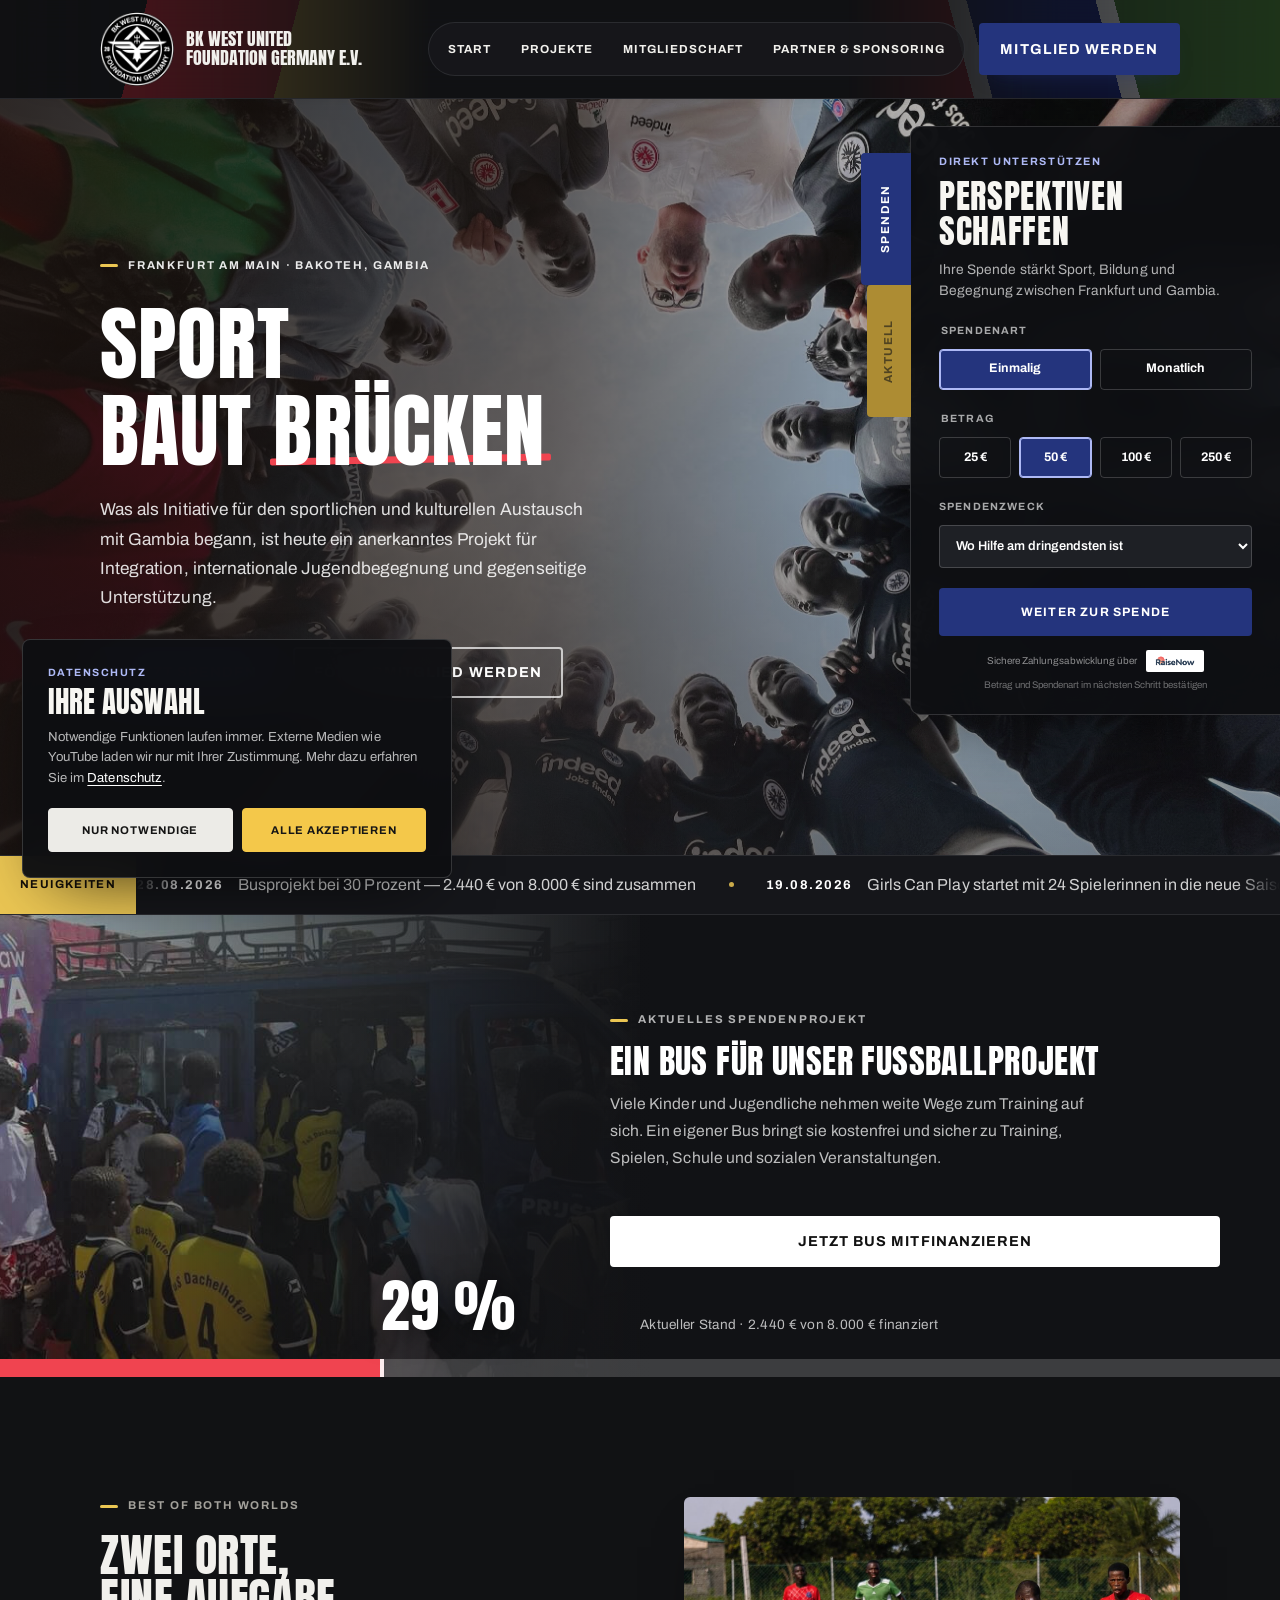
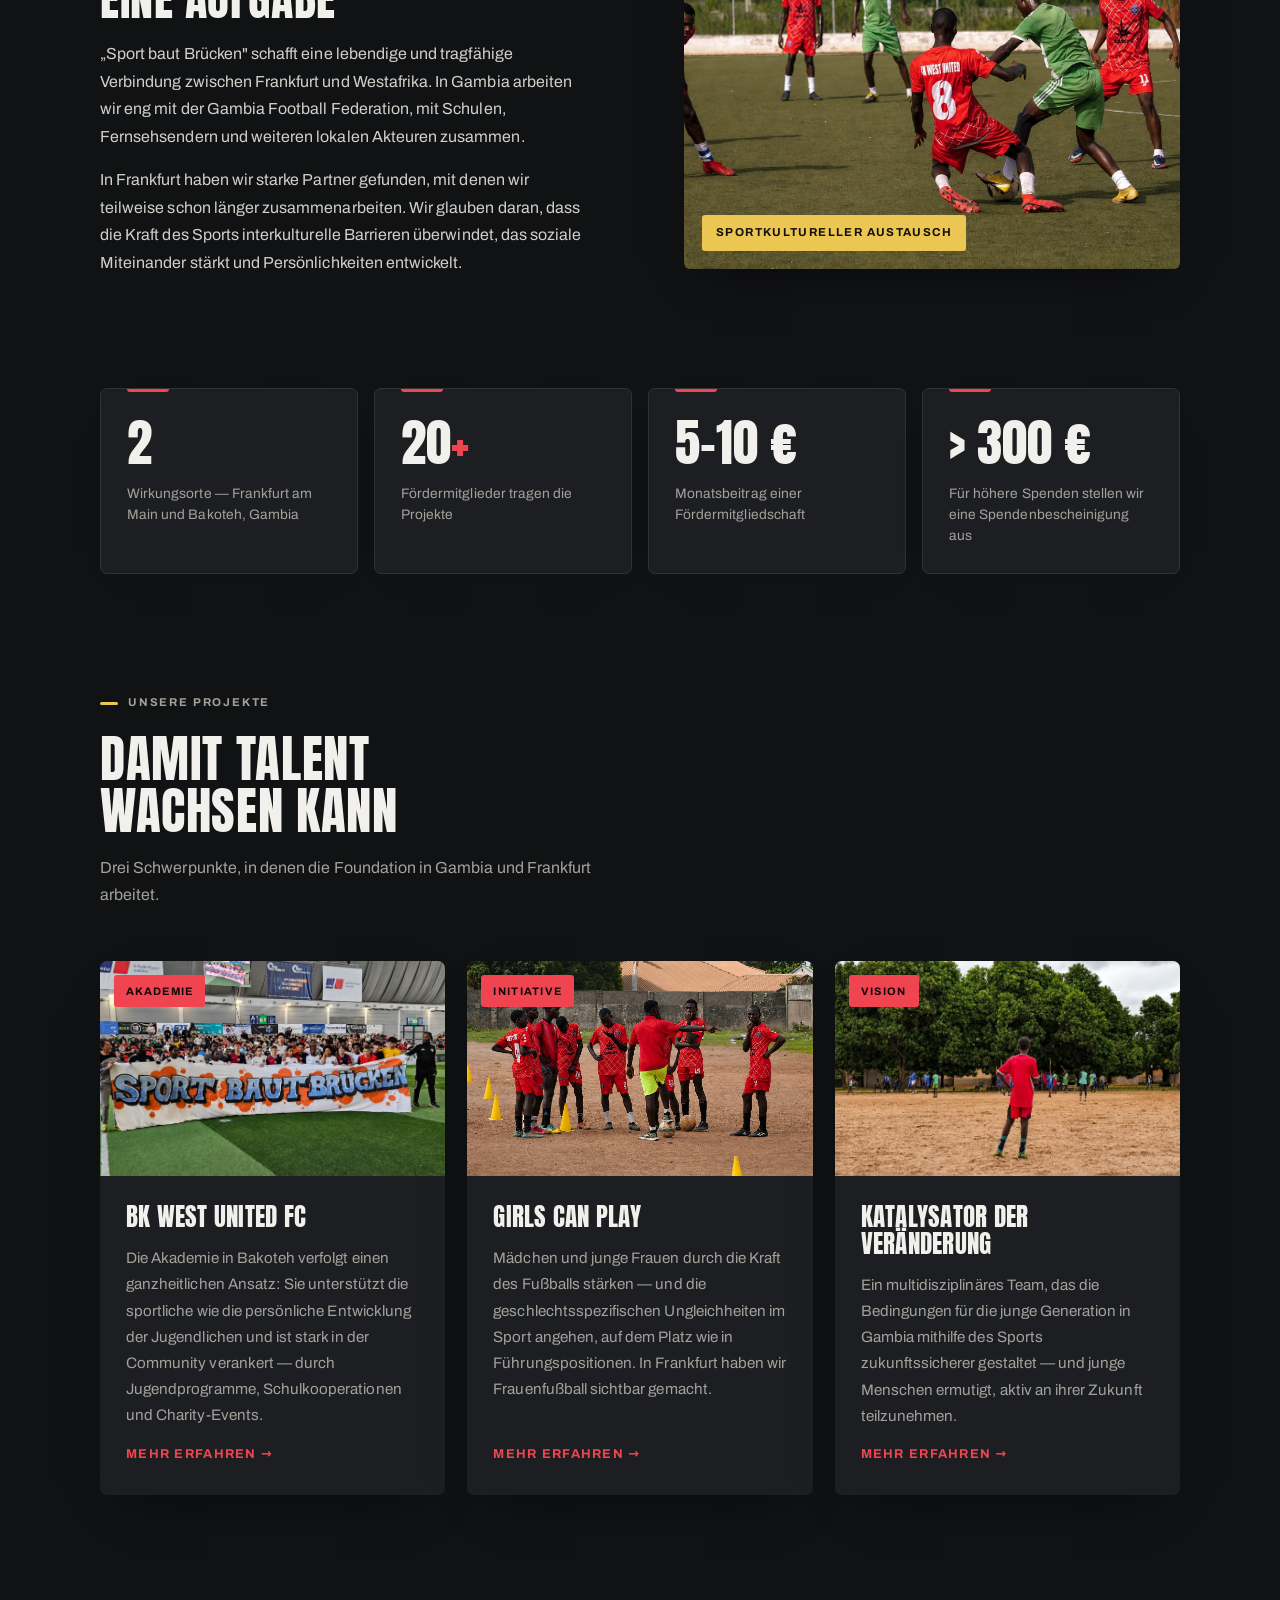
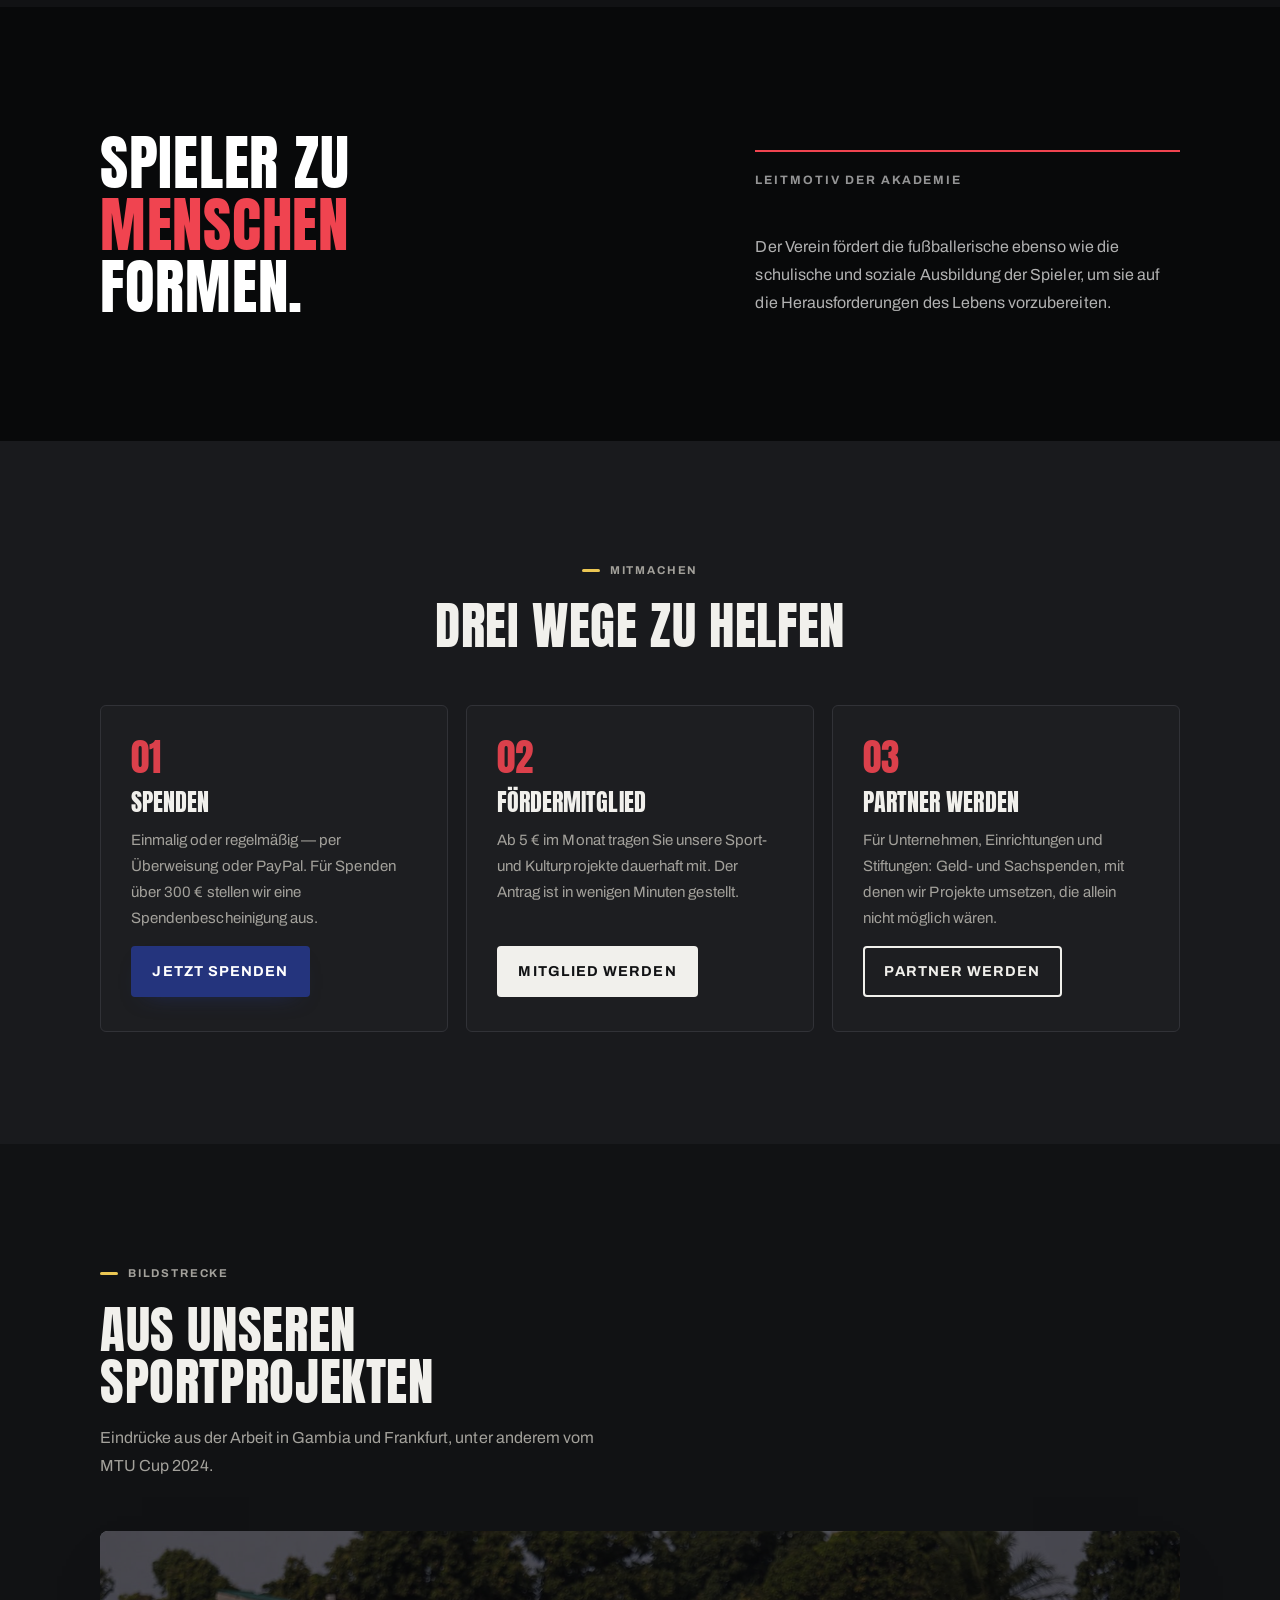
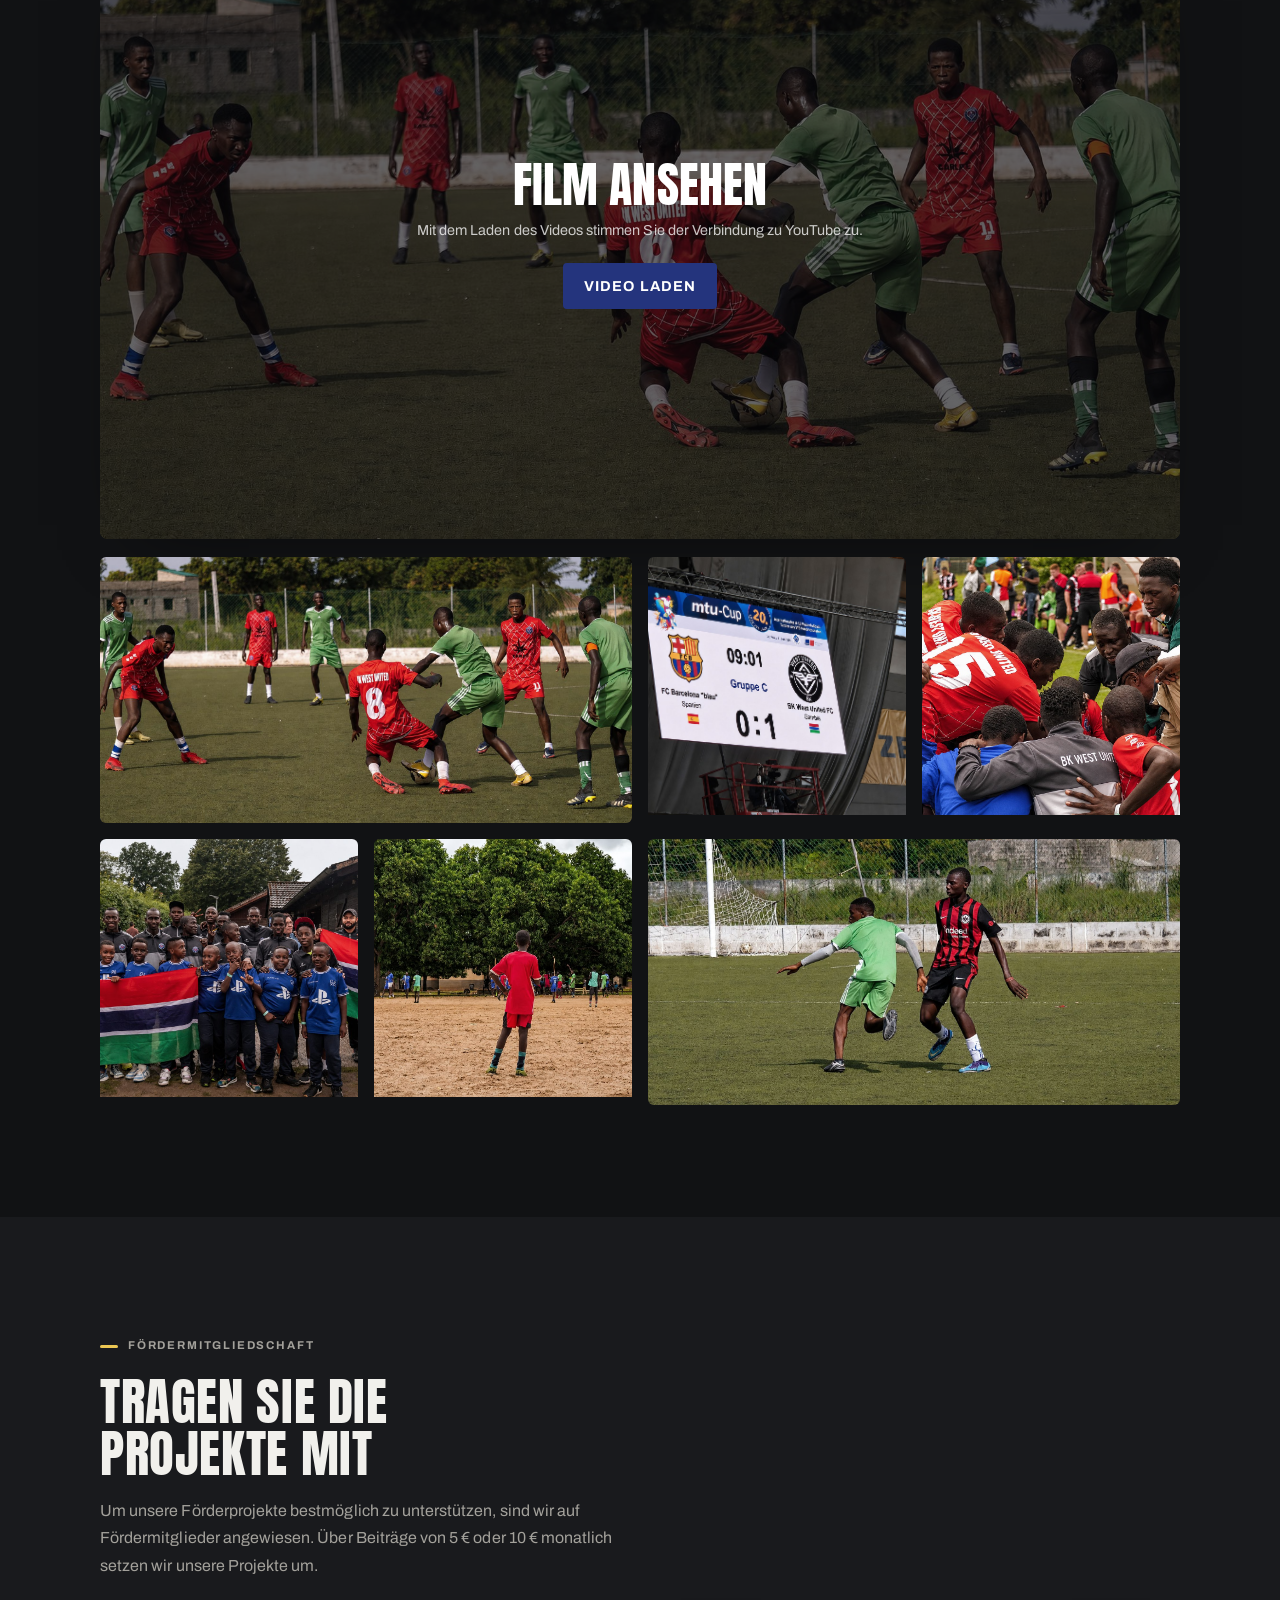
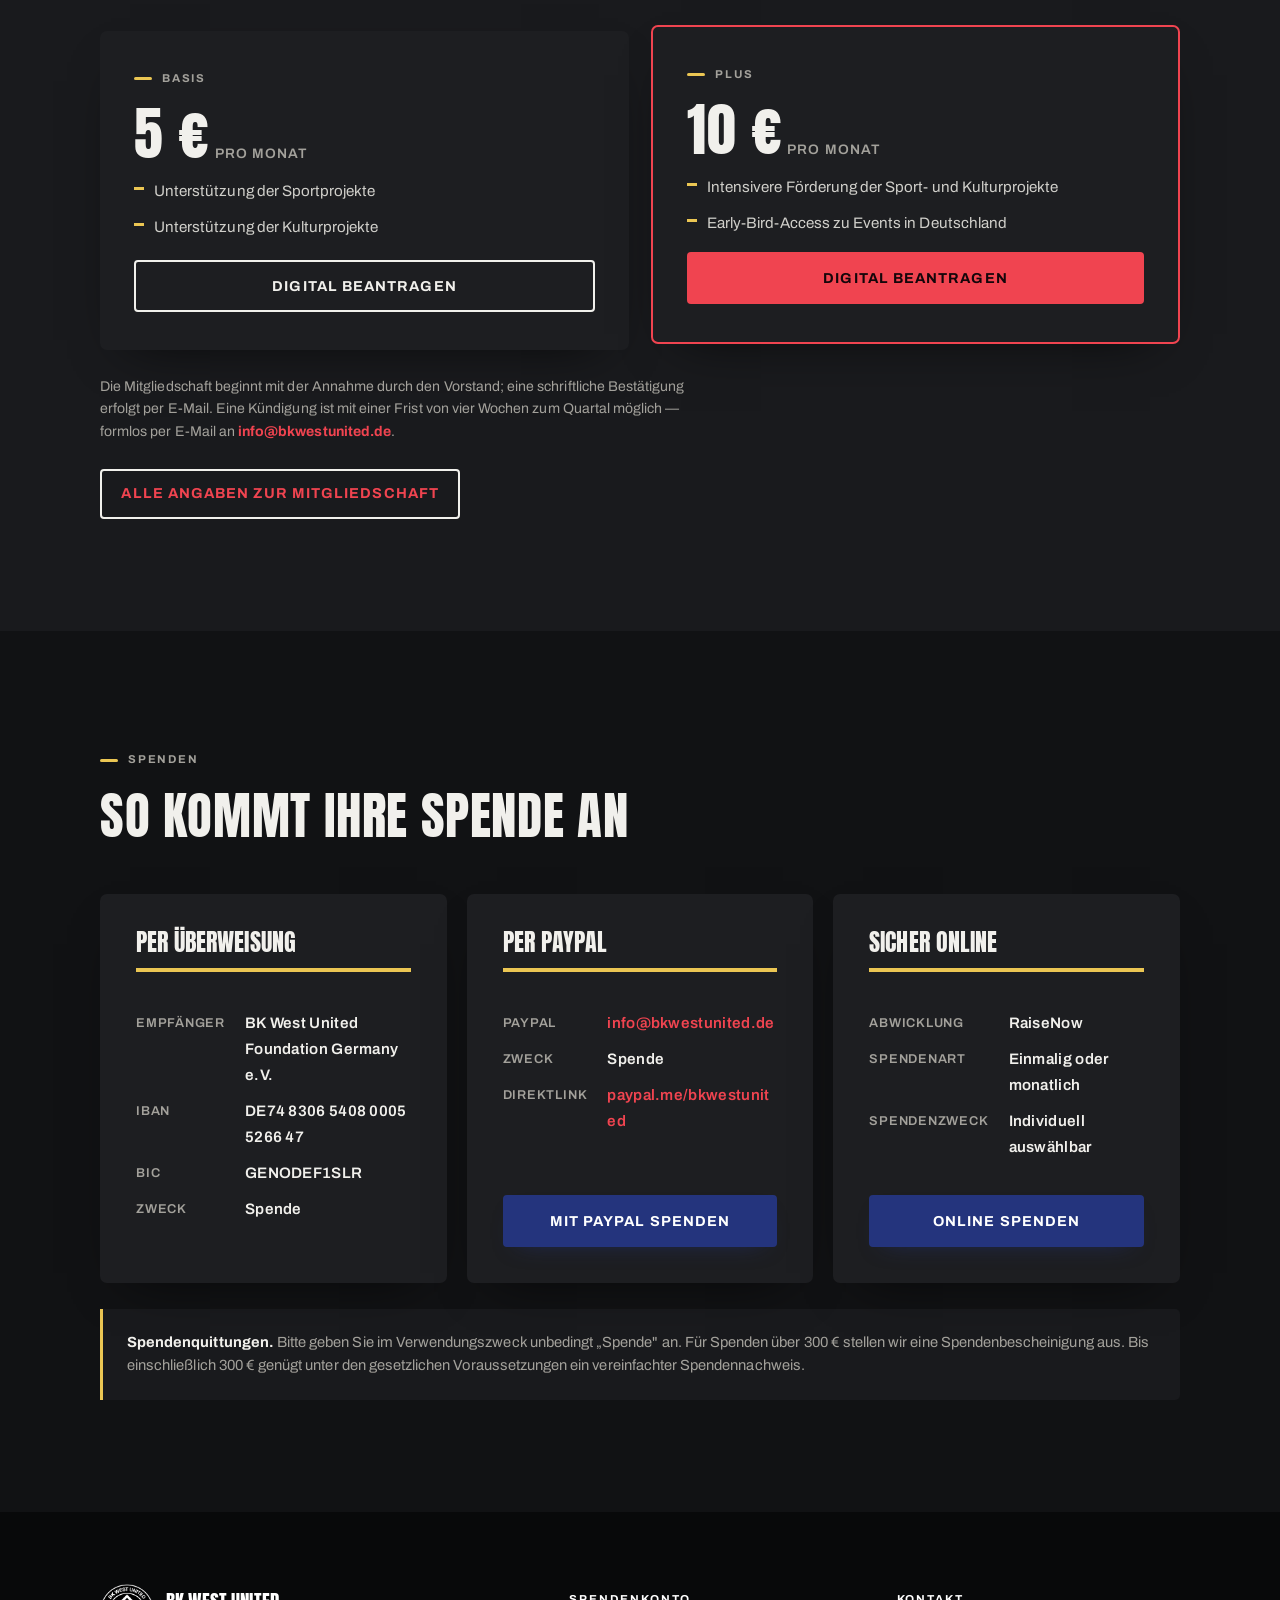
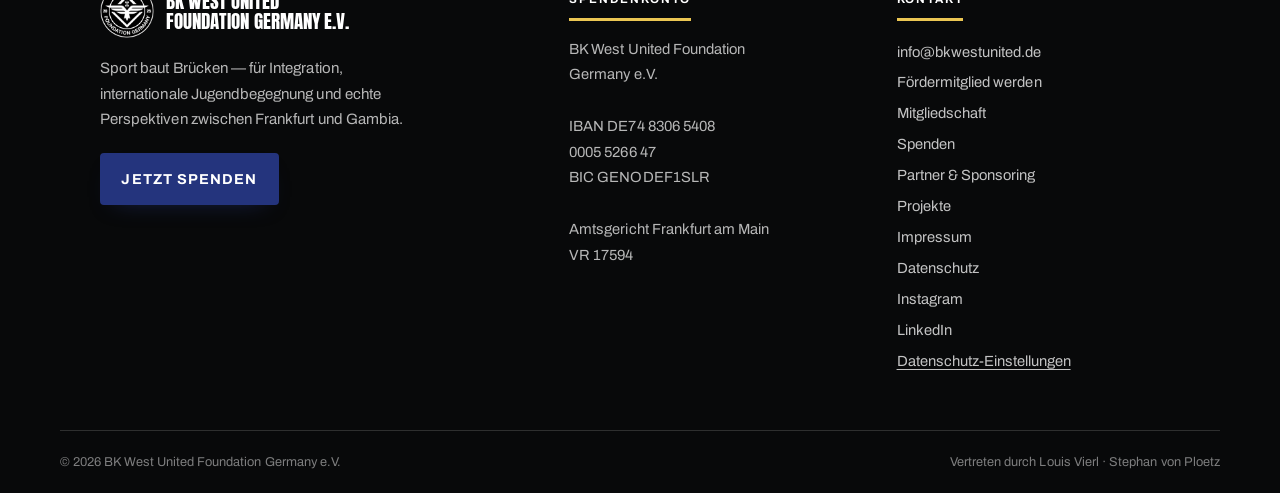
==== commit 25d5d7e8: "Prozentzahl der Kampagne auf dem Telefon aus der Standzeile nehmen Die Zahl war absolut positioniert" ====
--- a/index.html
+++ b/index.html
@@ -438,6 +438,12 @@
   0%,100%{transform:translateX(-50%) scale(1);opacity:.94;}
   50%{transform:translateX(-50%) scale(1.025);opacity:1;}
 }
+/* Gleicher Puls fuer die Mobilfassung, in der die Zahl im Textfluss steht
+   und deshalb nicht um die halbe Breite versetzt werden darf. */
+@keyframes campaign-pulse-mobil{
+  0%,100%{transform:scale(1);opacity:.94;}
+  50%{transform:scale(1.025);opacity:1;}
+}
 .campaign-meter{position:relative;width:100%;height:18px;background:rgba(255,255,255,.18);overflow:hidden;}
 .campaign-meter i{position:absolute;inset:0 auto 0 0;width:0;display:block;background:var(--red);
   transition:width 2.4s cubic-bezier(.2,.72,.22,1);}
@@ -516,8 +522,16 @@
   .appeal-in{padding-bottom:38px;}
   .appeal-copy{margin-left:0;}
   .campaign-meta{flex-direction:row;}
-  .campaign-meta p{width:auto;margin:0;}
-  .campaign-meta .pct{left:35%;top:auto;bottom:42px;font-size:clamp(2.6rem,12vw,4rem);}
+  .campaign-meta p{width:auto;margin:0;flex:1 1 auto;}
+  /* Auf dem Desktop steht die Prozentzahl frei in der leeren linken Haelfte
+     der Zeile. Hier laeuft die Standzeile bis nach links durch — die absolut
+     gesetzte Zahl lag darueber und hat sie unlesbar gemacht. Deshalb zurueck
+     in den Textfluss, rechts neben die Zeile. */
+  .campaign-meta .pct{position:static;transform:none;flex:0 0 auto;
+    font-size:clamp(2.2rem,9vw,3.2rem);}
+  /* Die Desktop-Animation pulsiert mit translateX(-50%) — ohne absolute
+     Position wuerde die Zahl damit nach links aus der Zeile springen. */
+  .appeal.progress-in .campaign-meta .pct{animation-name:campaign-pulse-mobil;}
   .appeal-action .btn{min-width:0;}
   .quote .wrap{grid-template-columns:1fr;gap:22px;}
   .quote .q,.quote .attrib,.quote .after{grid-column:1;grid-row:auto;}
@@ -536,7 +550,7 @@
   .hero .sub{font-size:1rem;}
   .hero .acts .btn{width:100%;}
   .appeal-action .btn{width:100%;}
-  .campaign-meta{align-items:center;}
+  .campaign-meta{align-items:center;gap:14px;}
   .campaign-meta p{max-width:28ch;}
   .campaign-meter{height:16px;}
   .sec{padding:70px 0;}
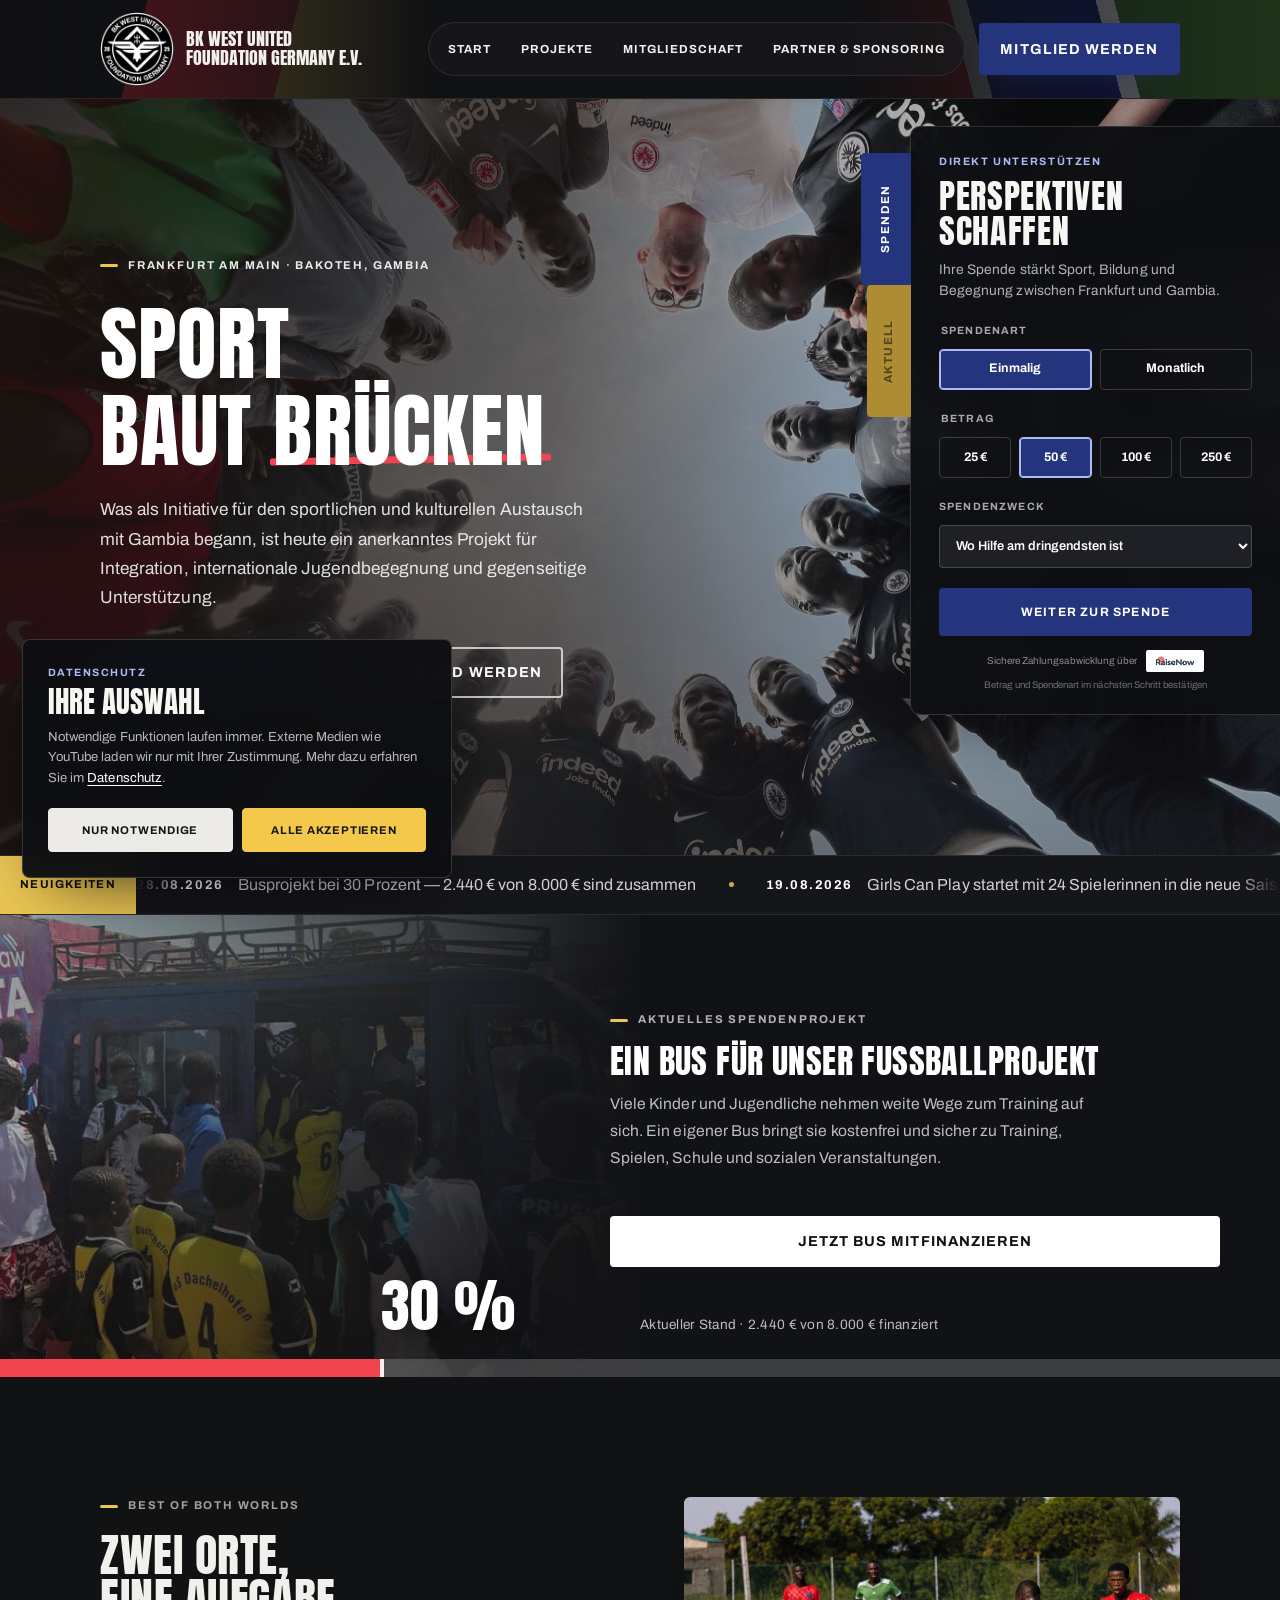
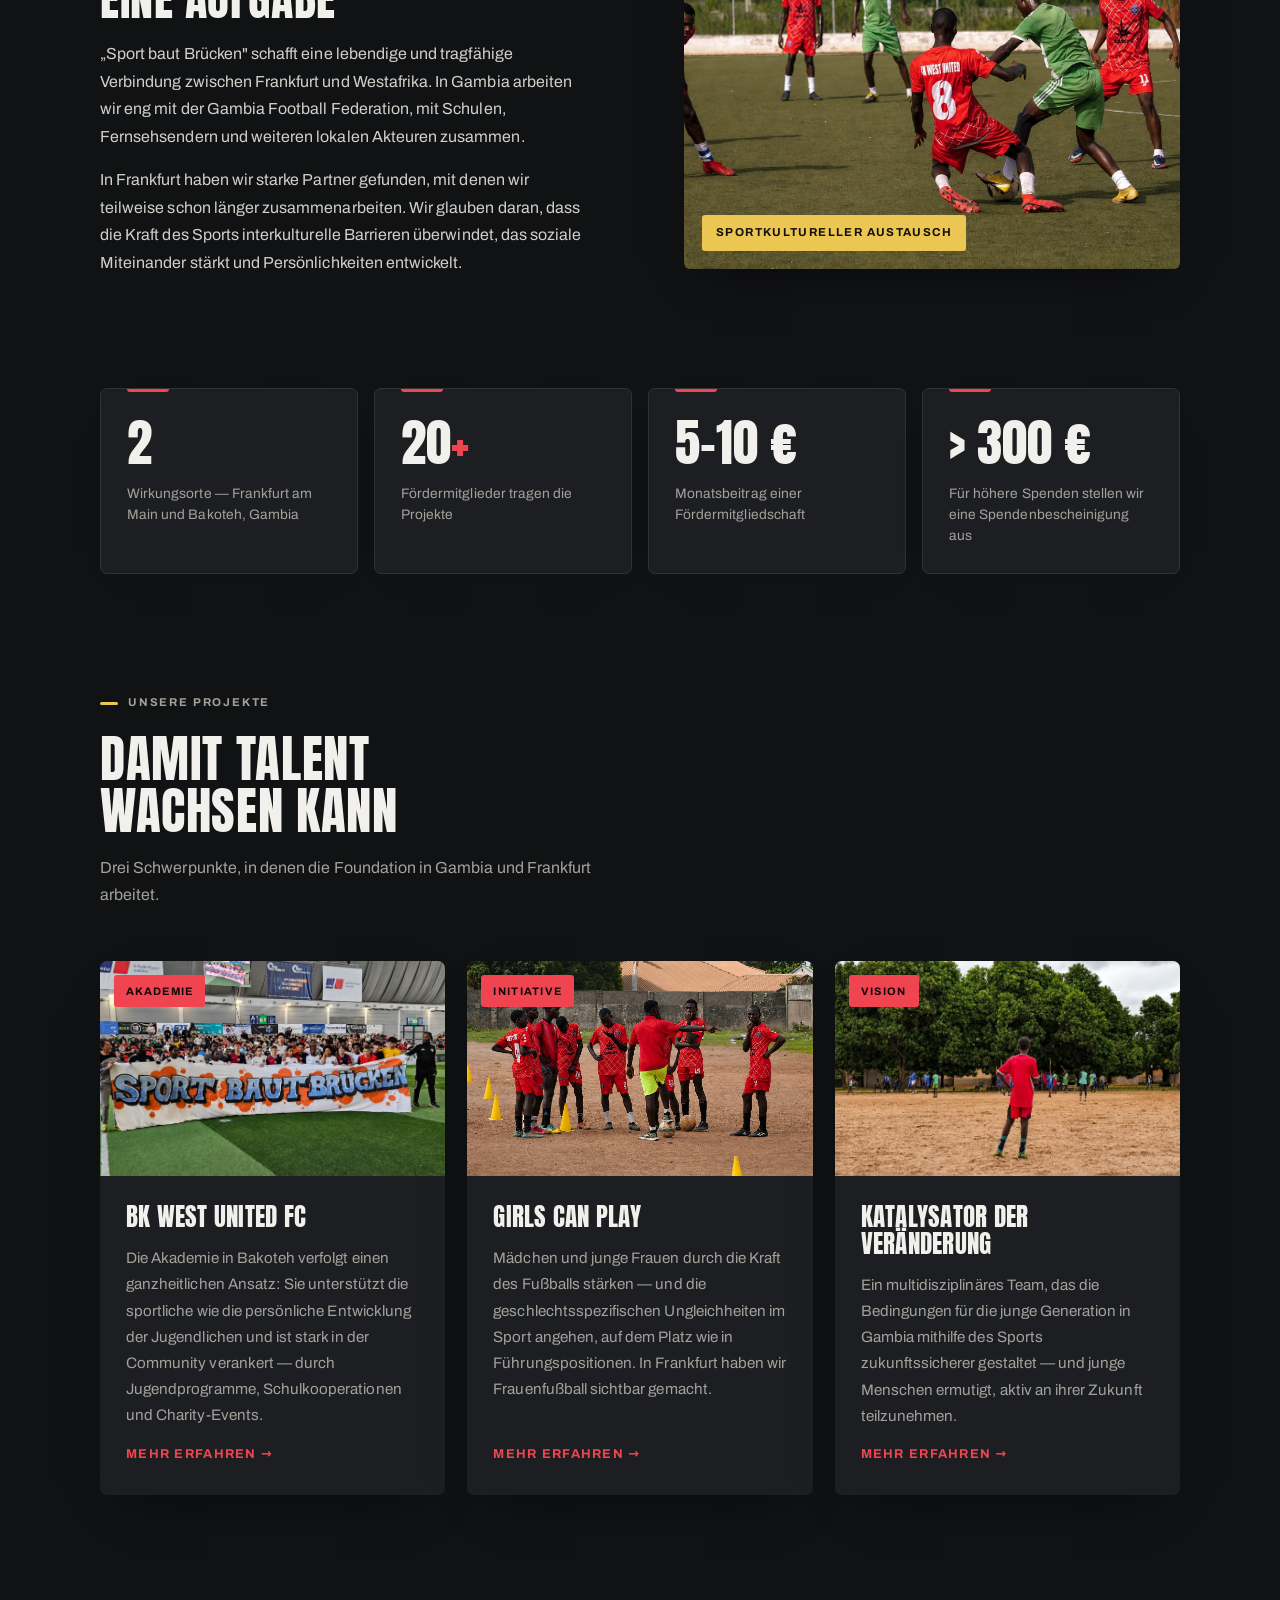
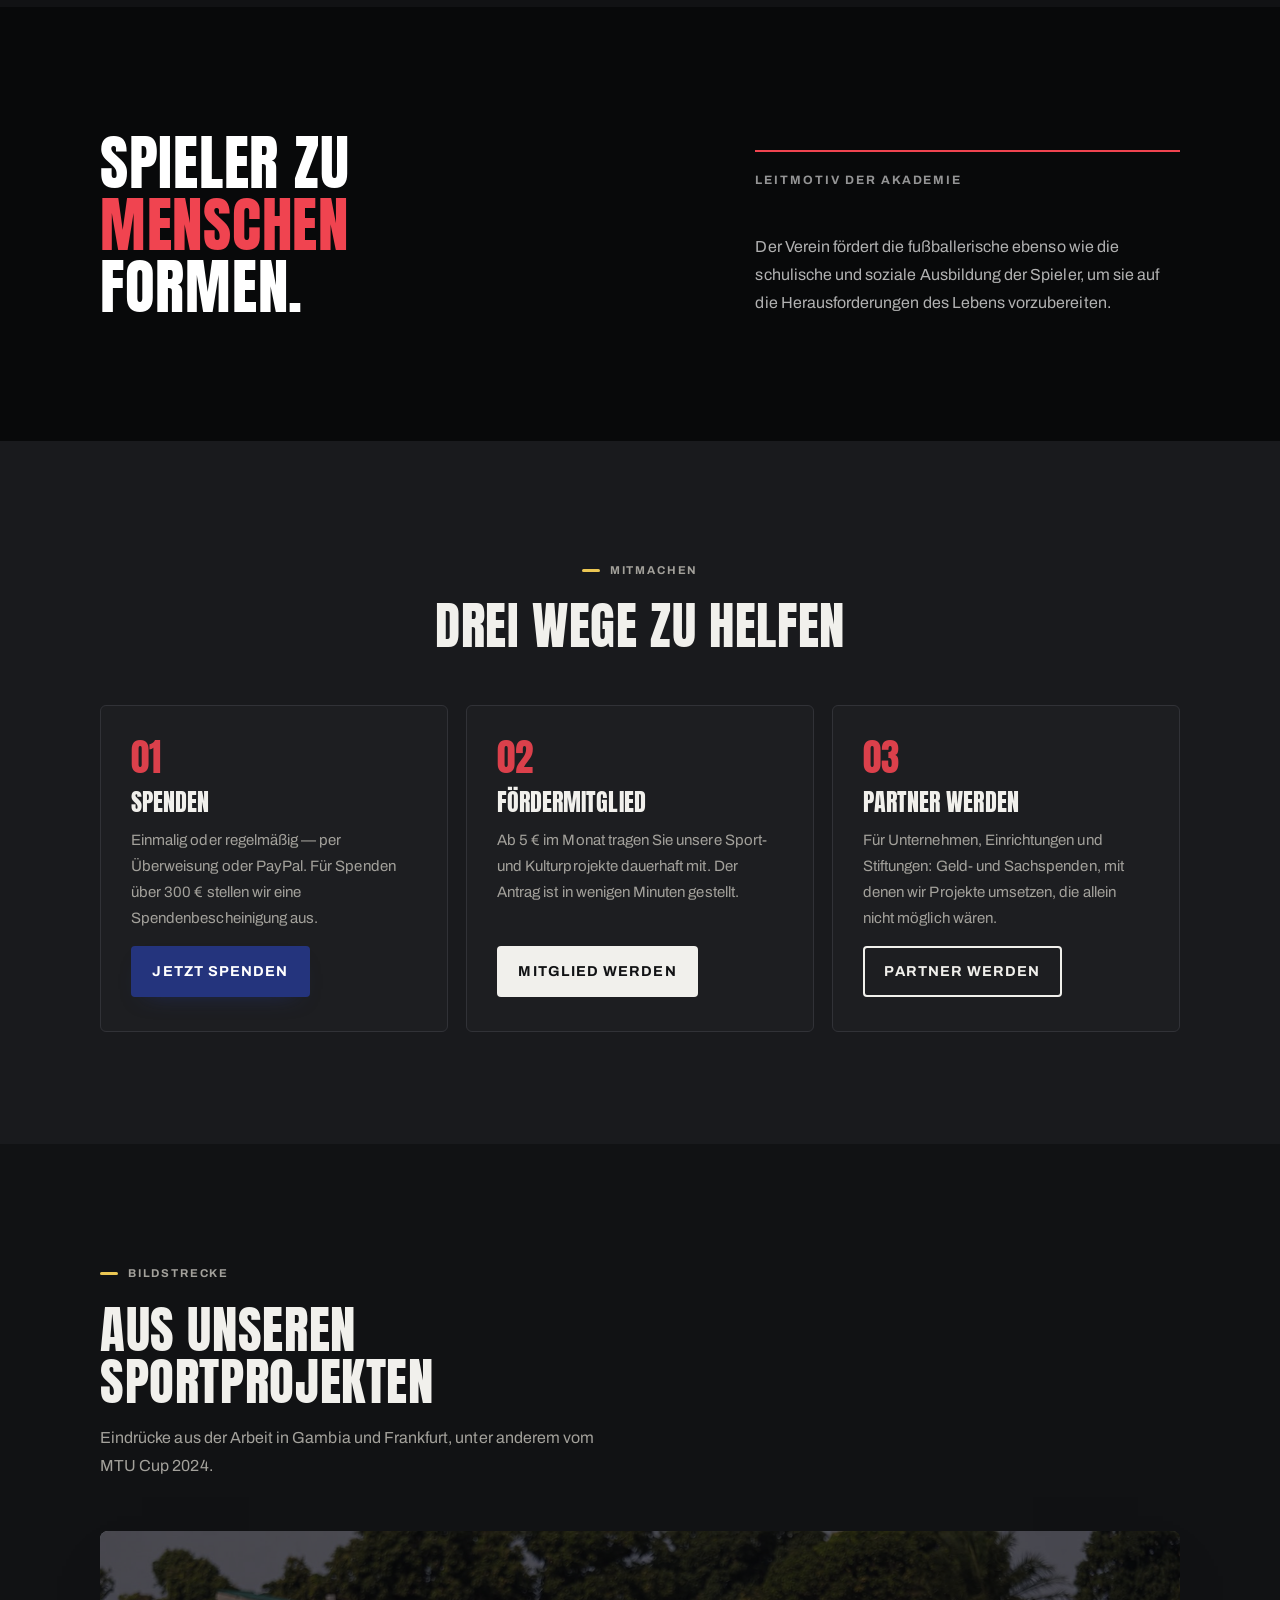
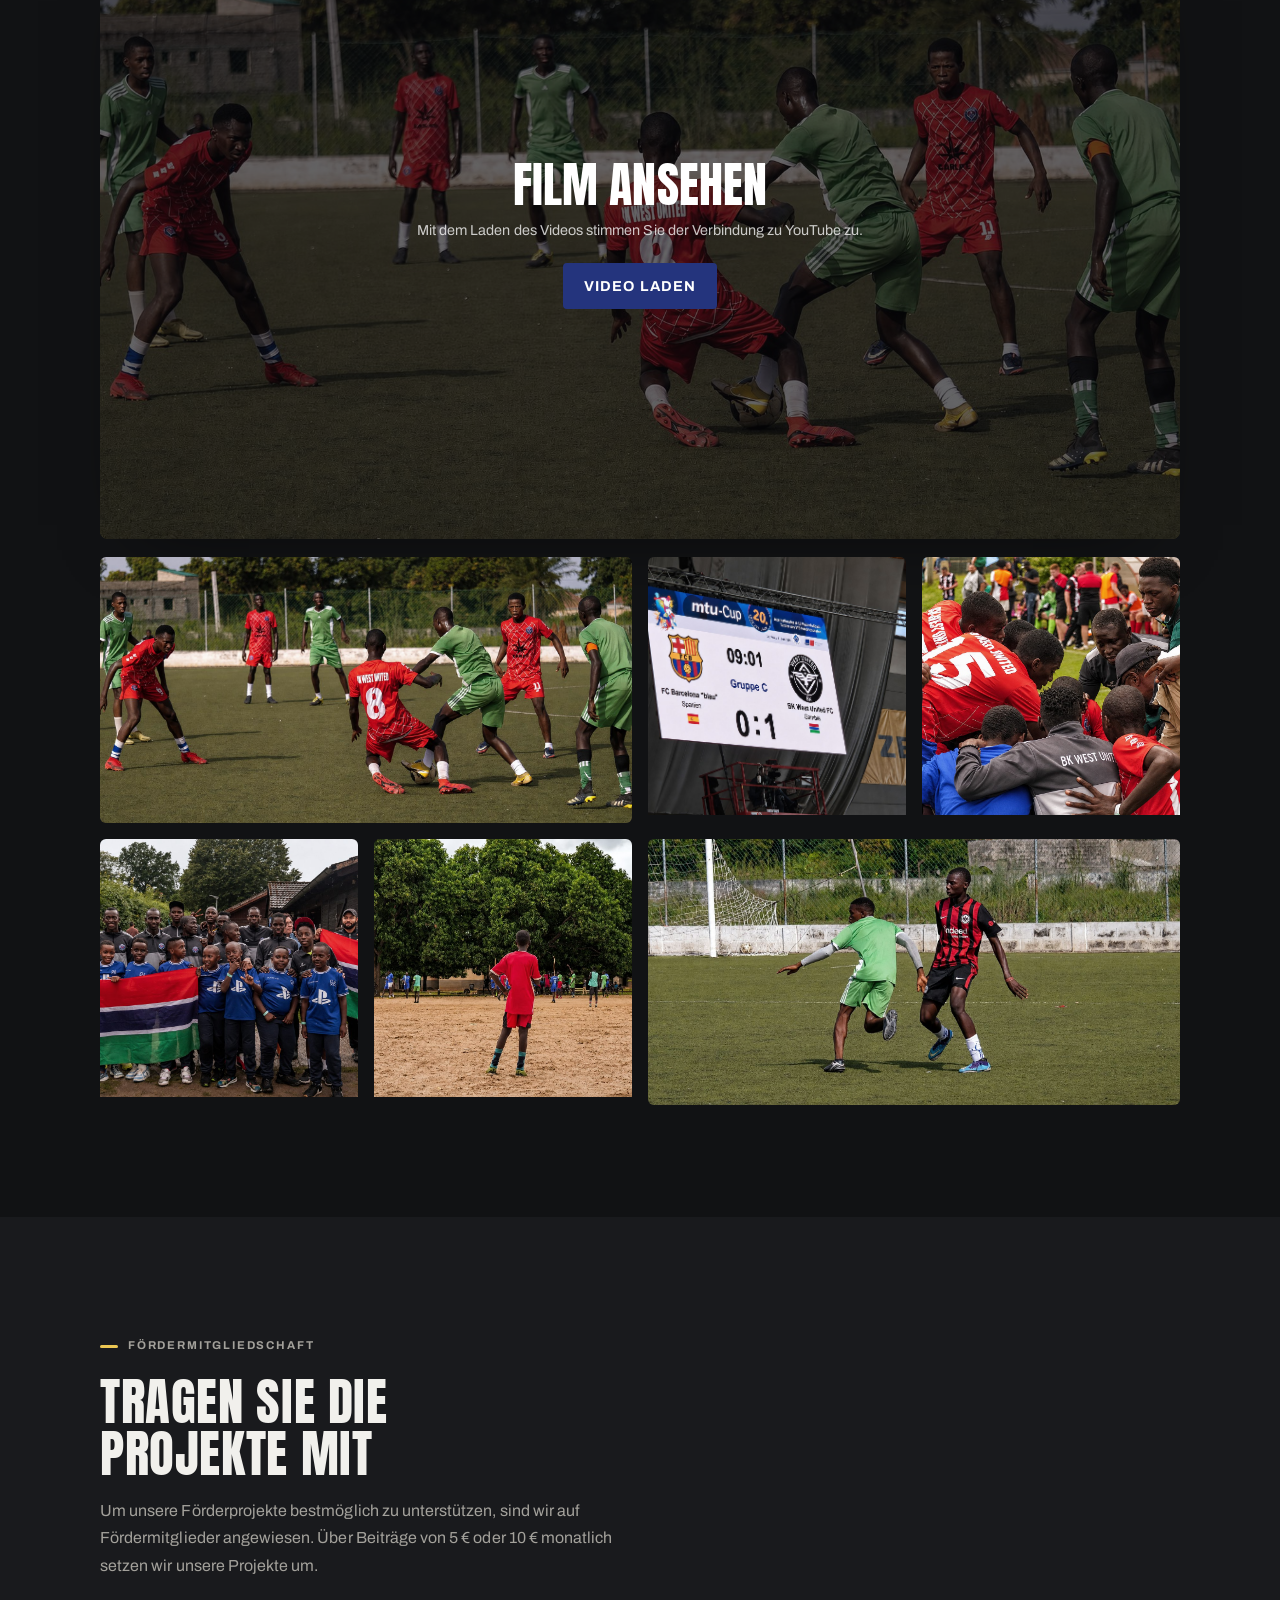
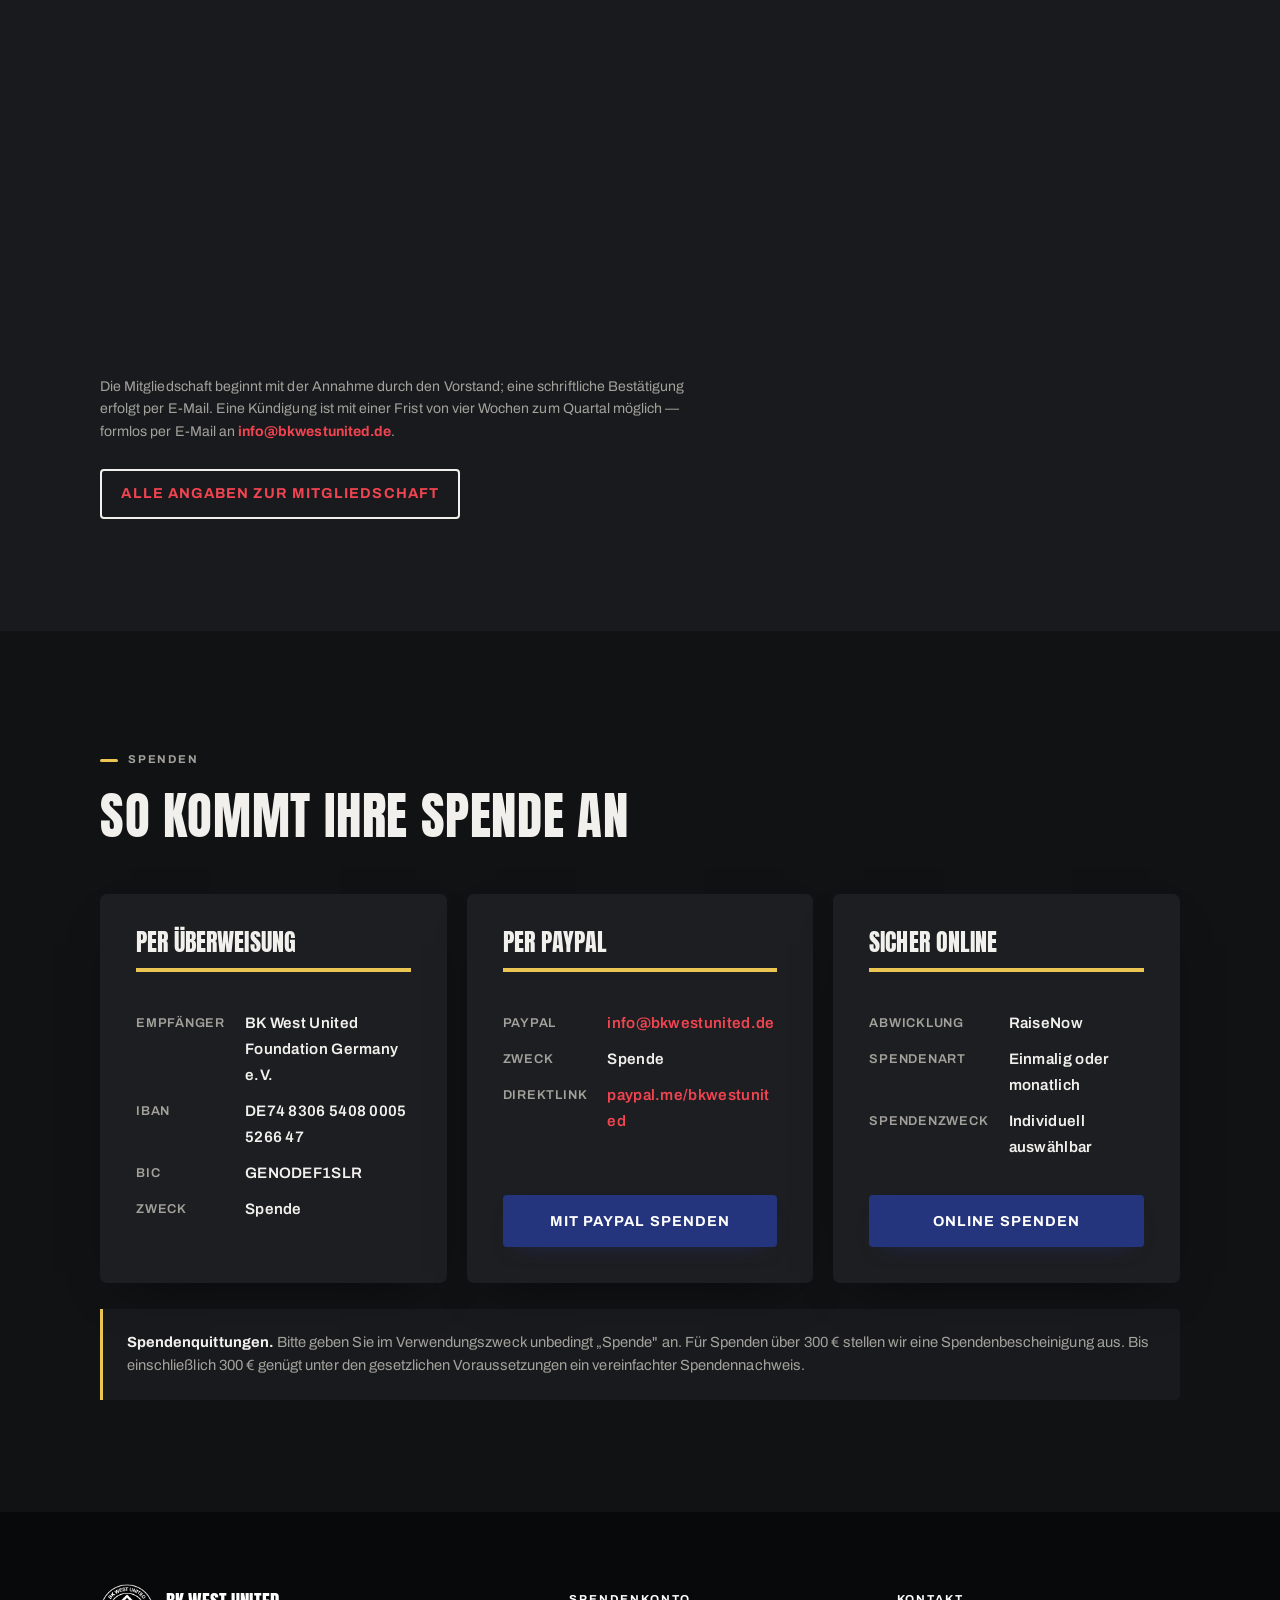
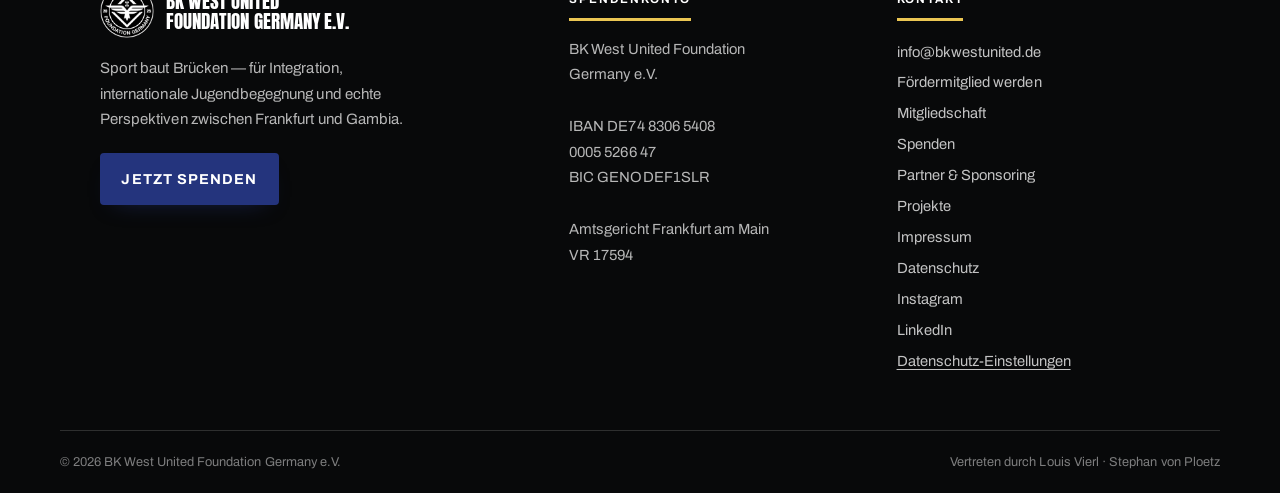
==== commit eff85062: "Kopfzeile tauschen und Kampagnen-Button einpassen (nur Telefon) Im Kopf stehen Button und Menueknopf" ====
--- a/index.html
+++ b/index.html
@@ -519,7 +519,12 @@
   .campaign-photo{width:100%;opacity:.42;}
   .appeal::before{background:linear-gradient(90deg,rgba(17,18,21,.97),rgba(17,18,21,.7)),
     linear-gradient(0deg,rgba(17,18,21,.85),transparent);}
-  .appeal-in{padding-bottom:38px;}
+  /* .appeal-in setzt weiter oben padding:40px 0 — die Kurzform loescht die
+     seitliche Einrueckung, die .wrap auf demselben Element vorgibt. Auf dem
+     Desktop faellt das nicht auf, weil die Spalte ohnehin eingerueckt sitzt;
+     auf dem Telefon lief der Block randlos, und der Button war dadurch
+     breiter als die Buttons im Hero. Hier die Einrueckung zurueckholen. */
+  .appeal-in{padding-bottom:38px;padding-left:var(--gut);padding-right:var(--gut);}
   .appeal-copy{margin-left:0;}
   .campaign-meta{flex-direction:row;}
   .campaign-meta p{width:auto;margin:0;flex:1 1 auto;}
@@ -595,8 +600,17 @@
   .site-head{overflow:visible}
   .head-in{height:auto;min-height:62px;padding-top:10px;padding-bottom:10px;}
   .head-nav{margin-left:auto;gap:10px;}
+  /* Getauschte Reihenfolge: erst der Button, der Menueknopf aussen am Rand.
+     Nur die Darstellung dreht sich — im Dokument bleibt die Reihenfolge
+     gleich, damit Tastatur und Screenreader unveraendert vorgehen. */
+  .head-nav .btn{order:1}
+  .nav-toggle{order:2}
+  /* align-self:stretch statt fester Hoehe: der Knopf uebernimmt die Hoehe der
+     Zeile, die der Button daneben vorgibt — beide bleiben damit gleich hoch,
+     auch wenn sich die Buttonhoehe je Breite aendert. */
   .nav-toggle{display:inline-flex;align-items:center;justify-content:center;
-    width:44px;height:44px;padding:0;border:1px solid var(--line);border-radius:8px;
+    width:44px;align-self:stretch;min-height:42px;
+    padding:0;border:1px solid var(--line);border-radius:8px;
     background:var(--card);color:var(--ink);cursor:pointer;}
   .nav-toggle:focus-visible{outline:3px solid var(--yellow);outline-offset:2px}
   /* Die drei Striche: der mittlere ist das span, die aeusseren sind seine
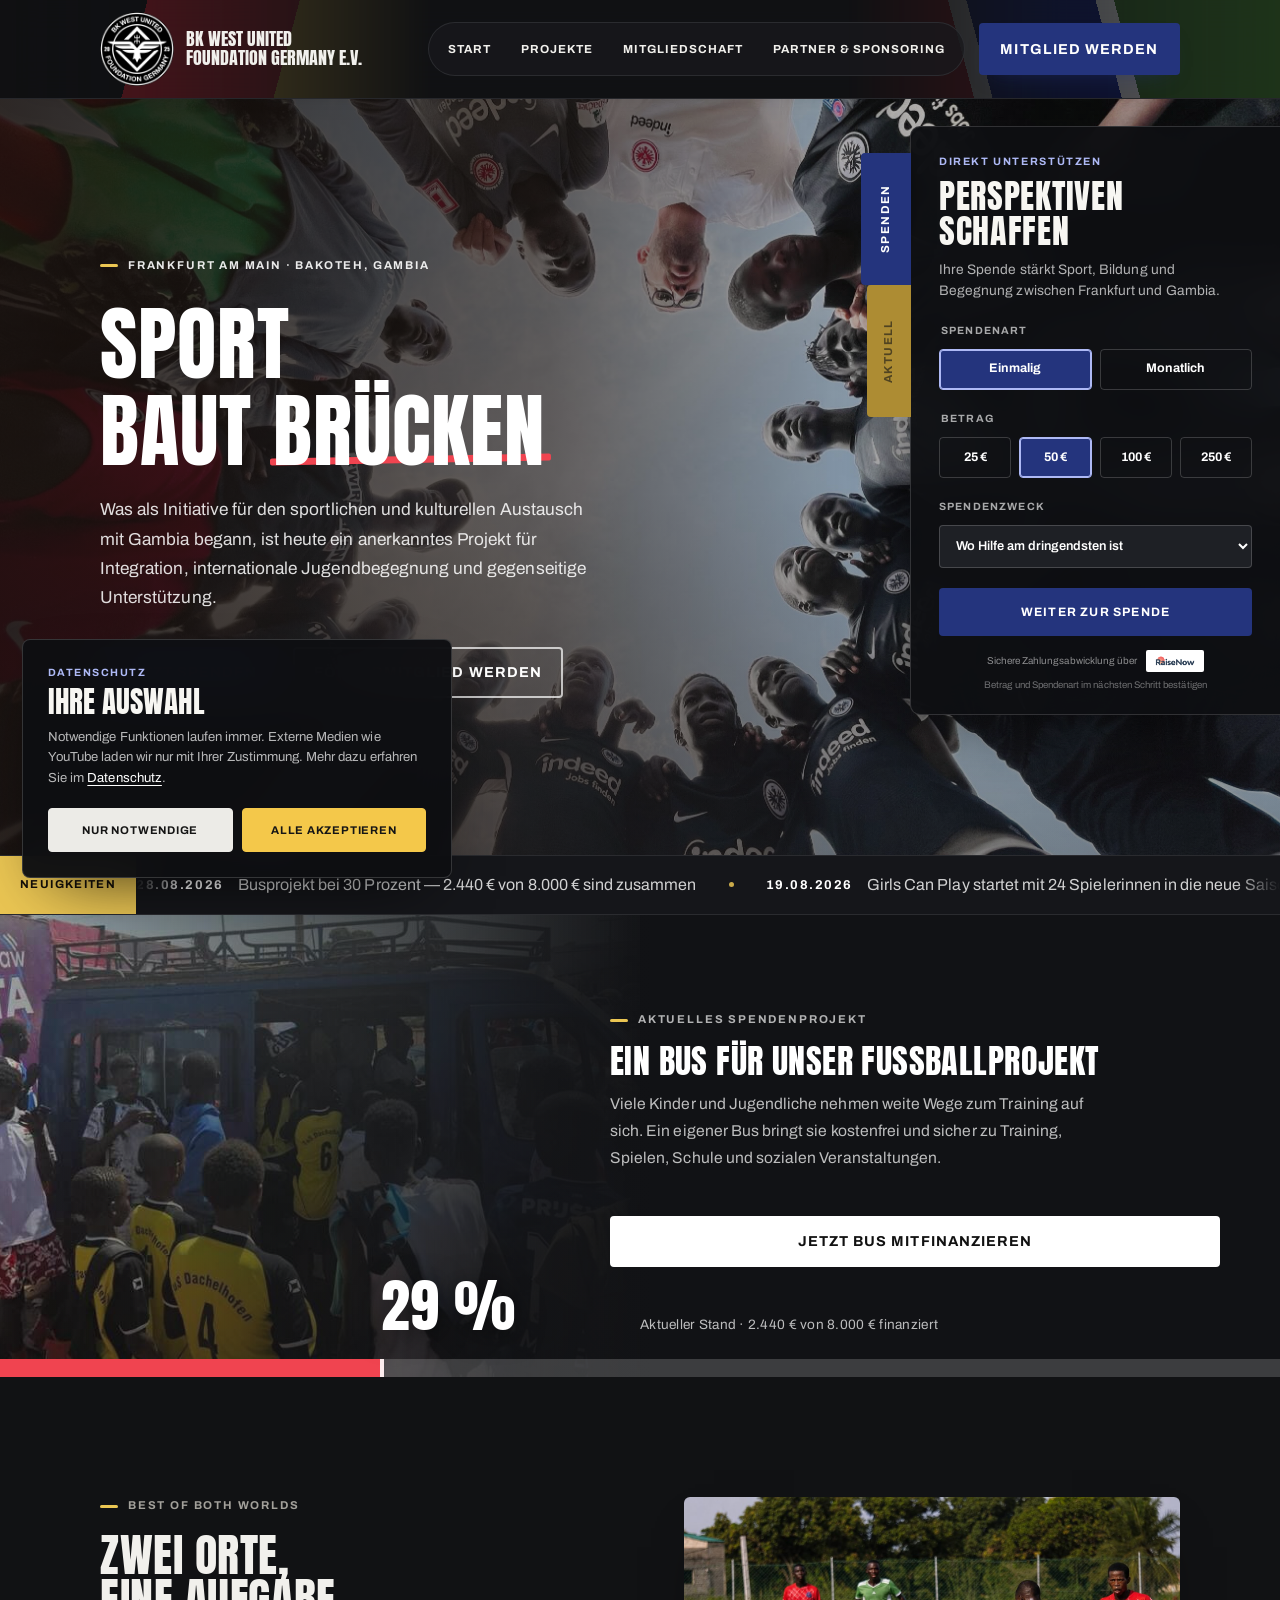
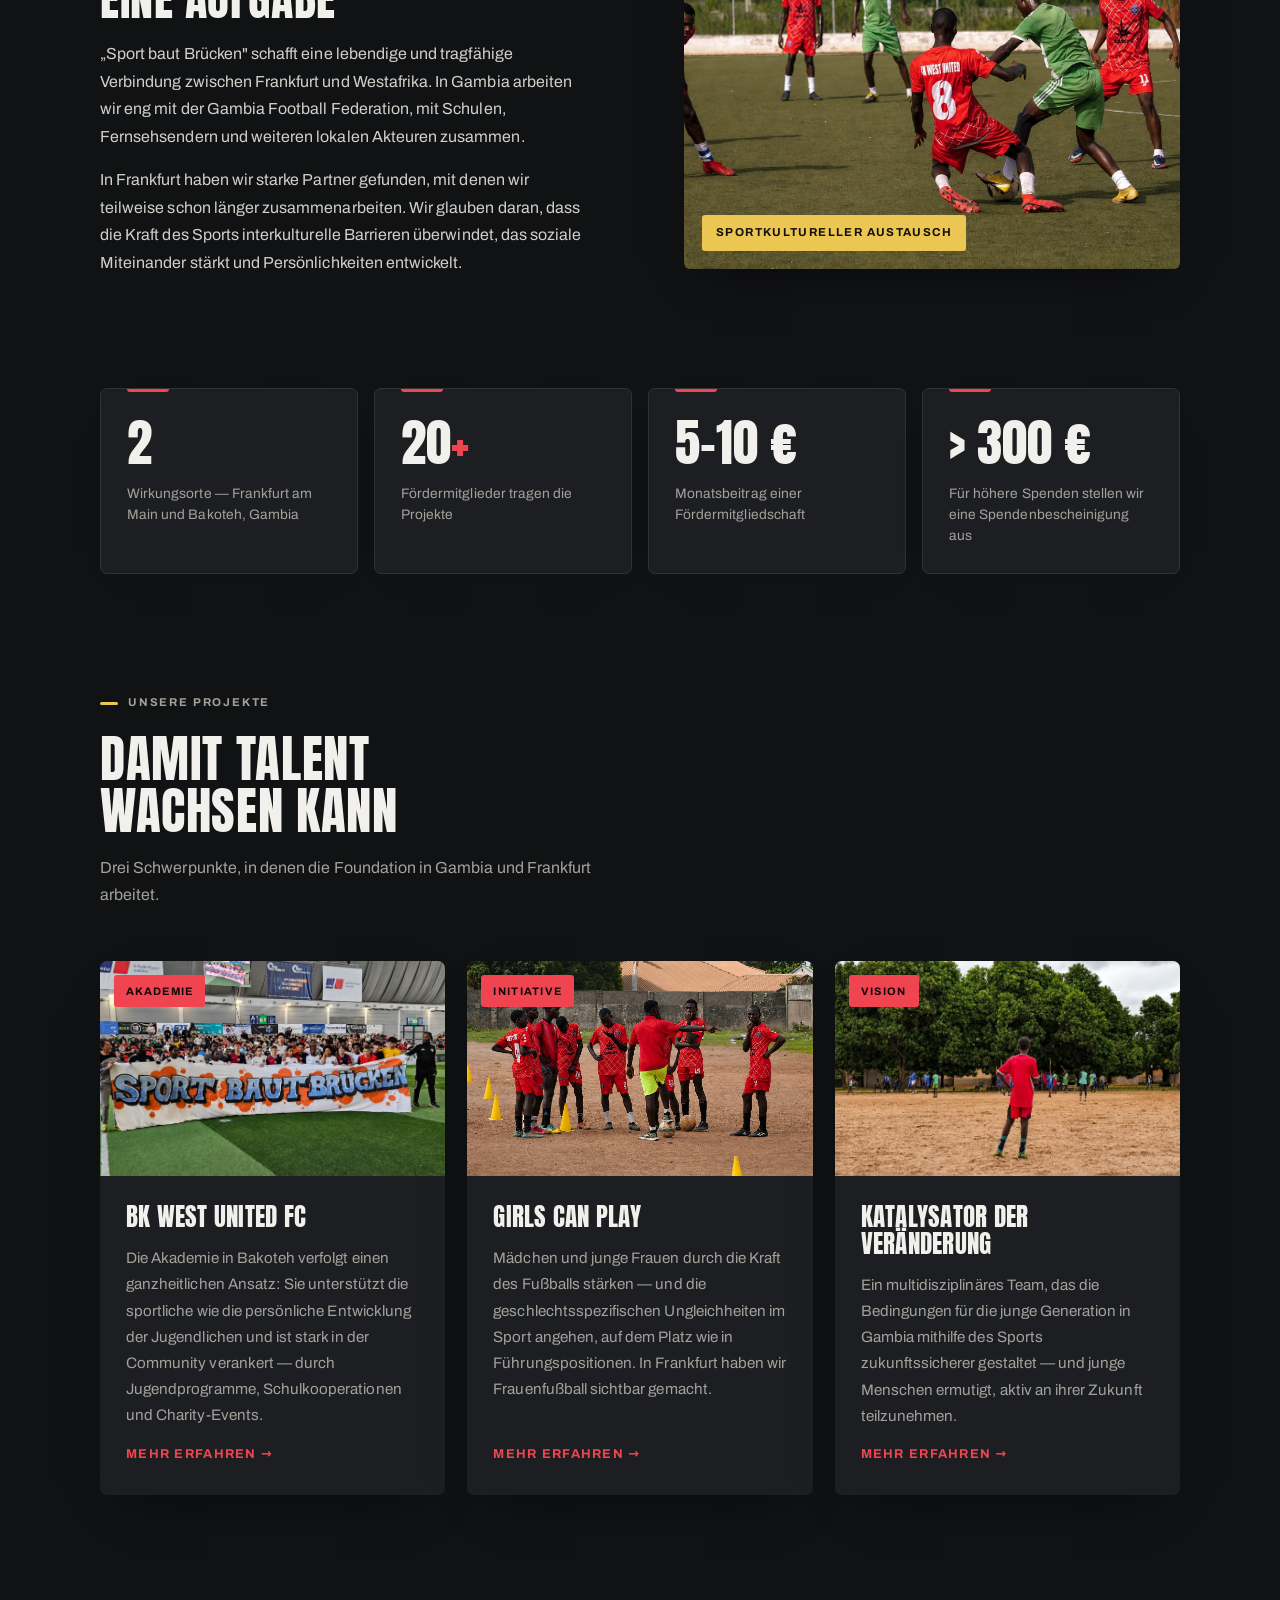
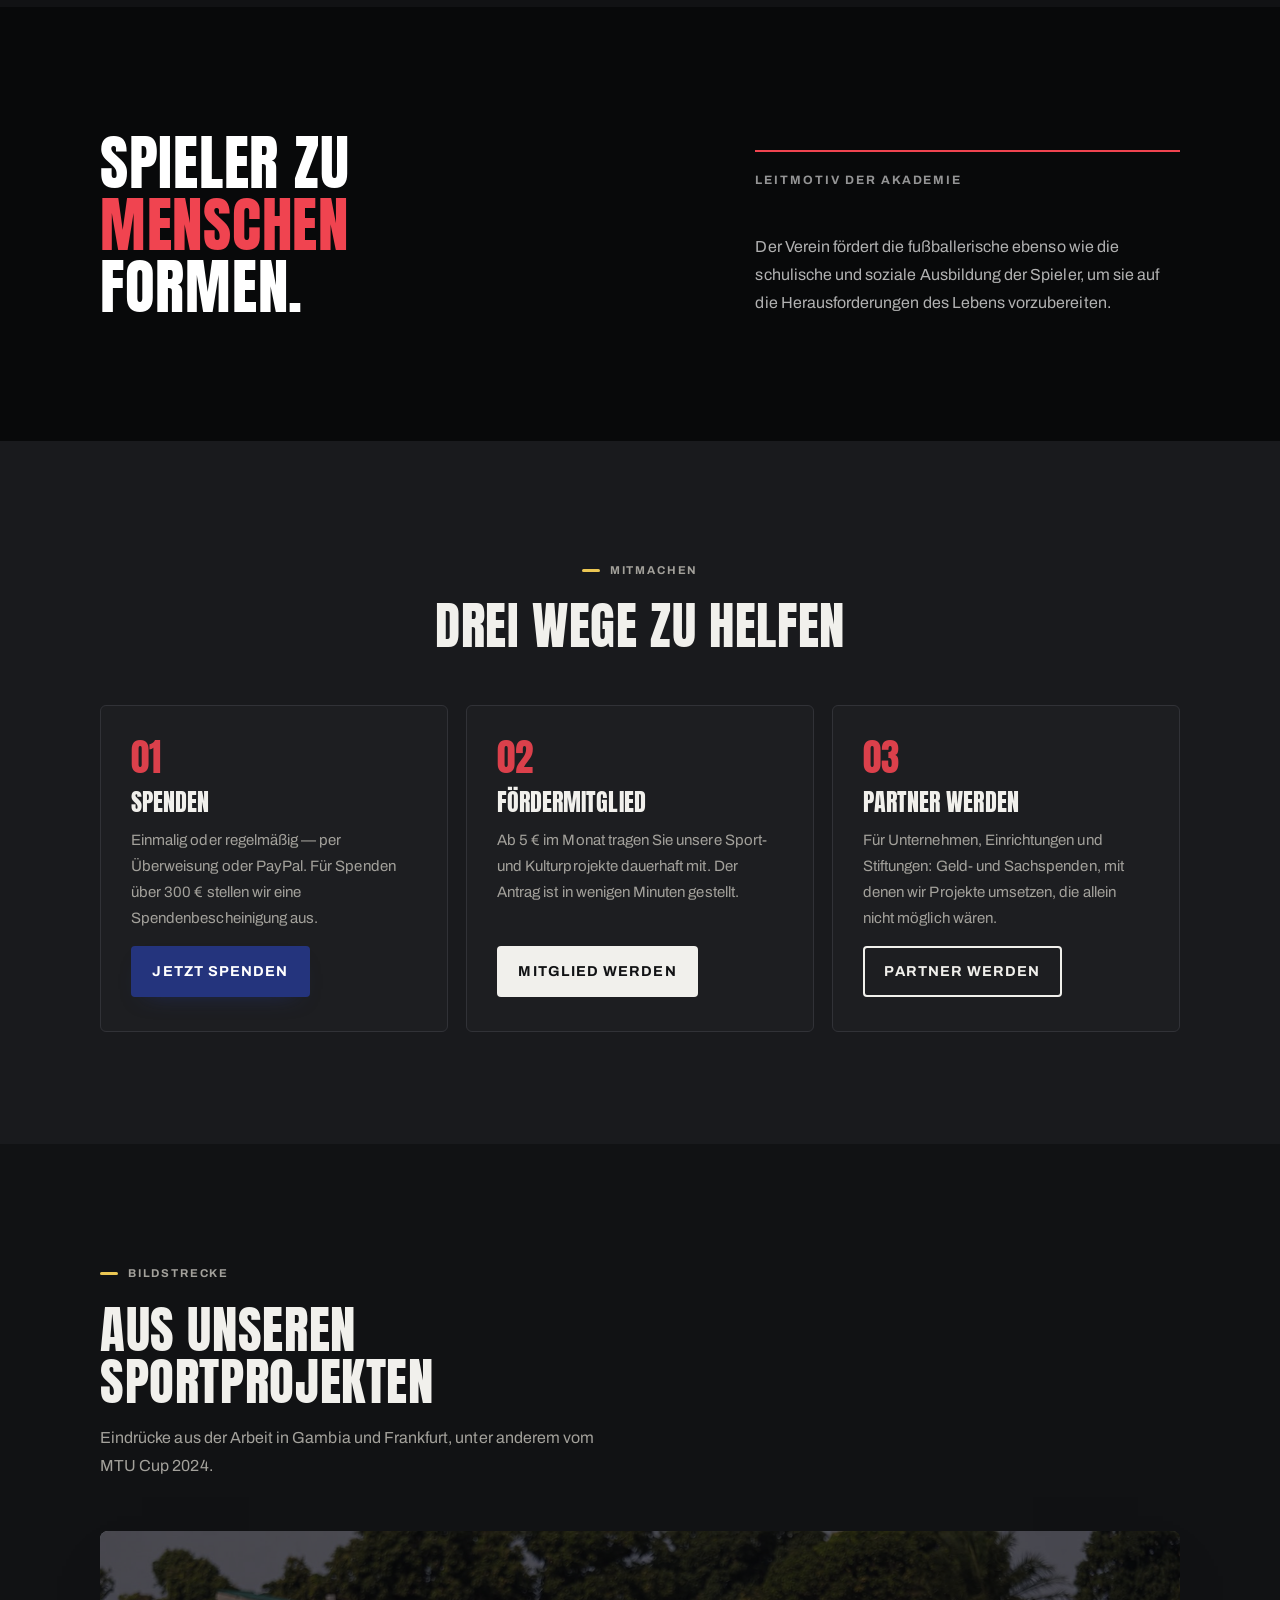
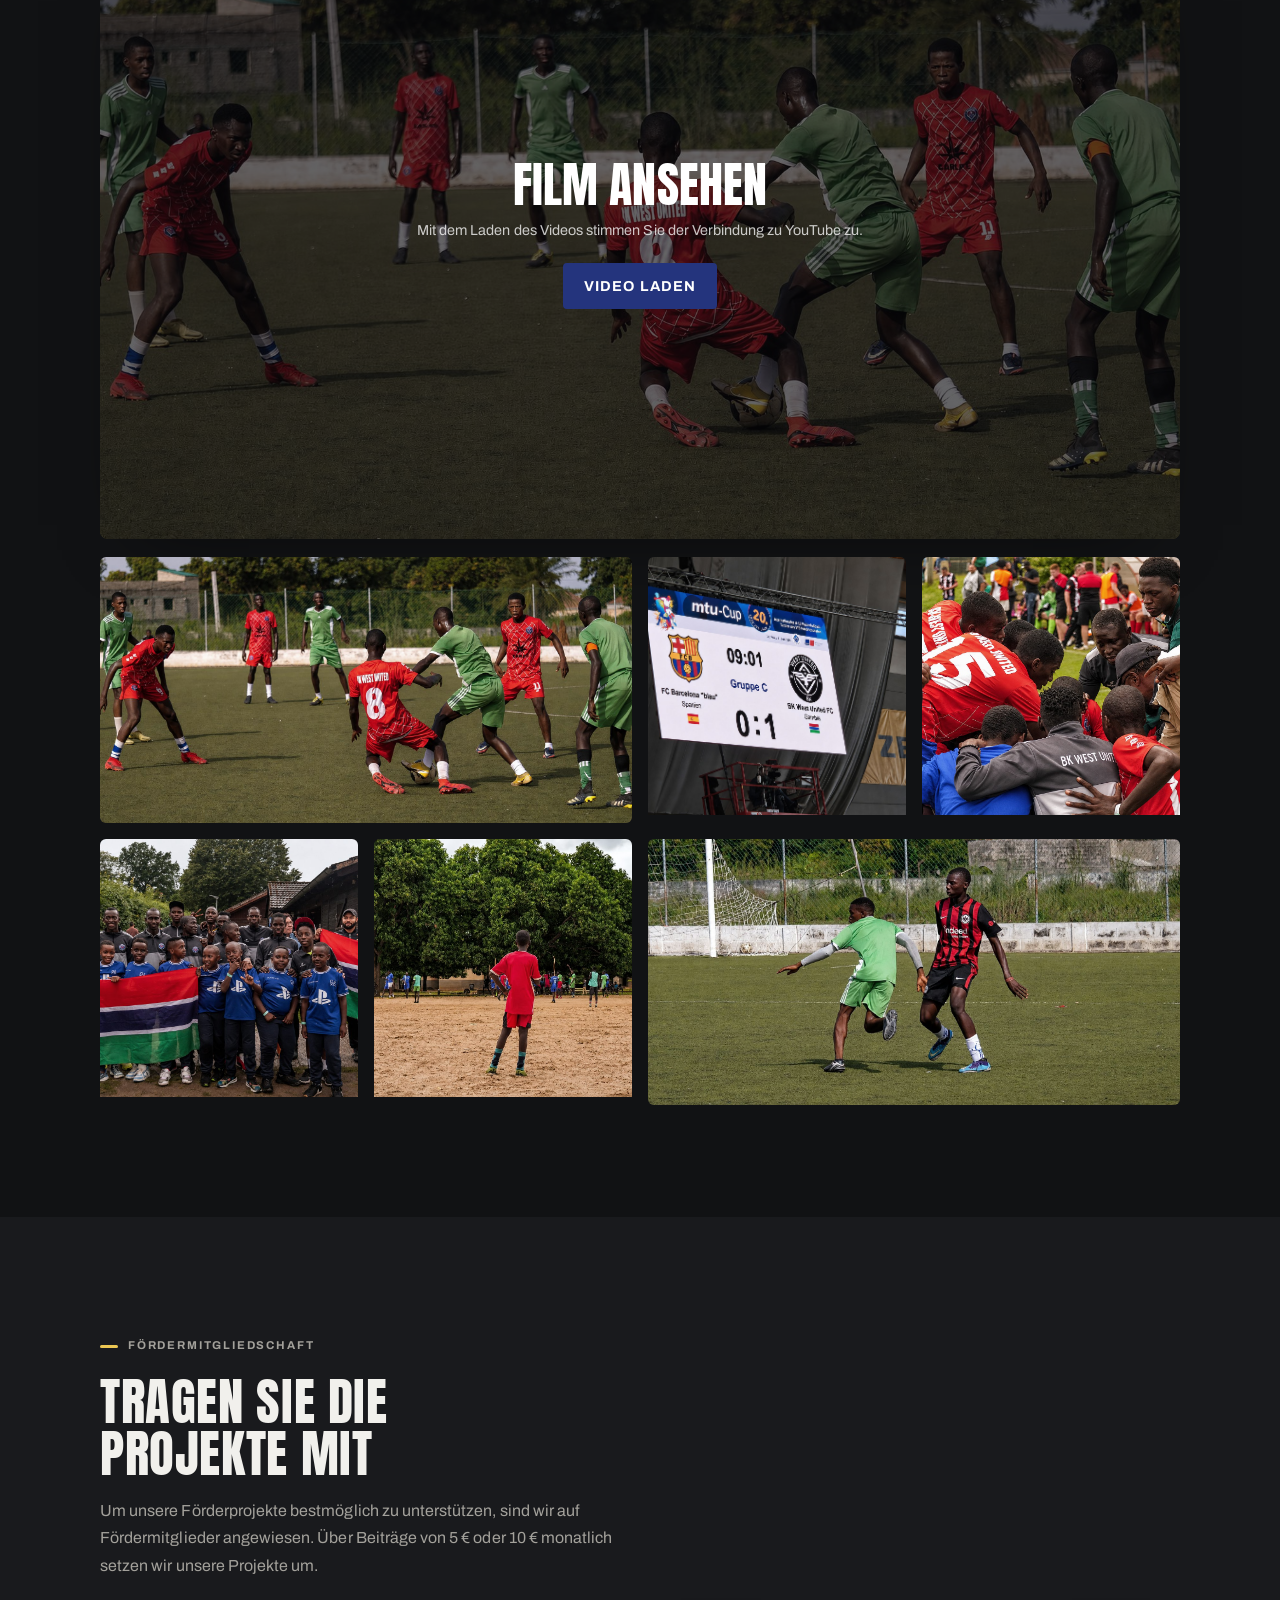
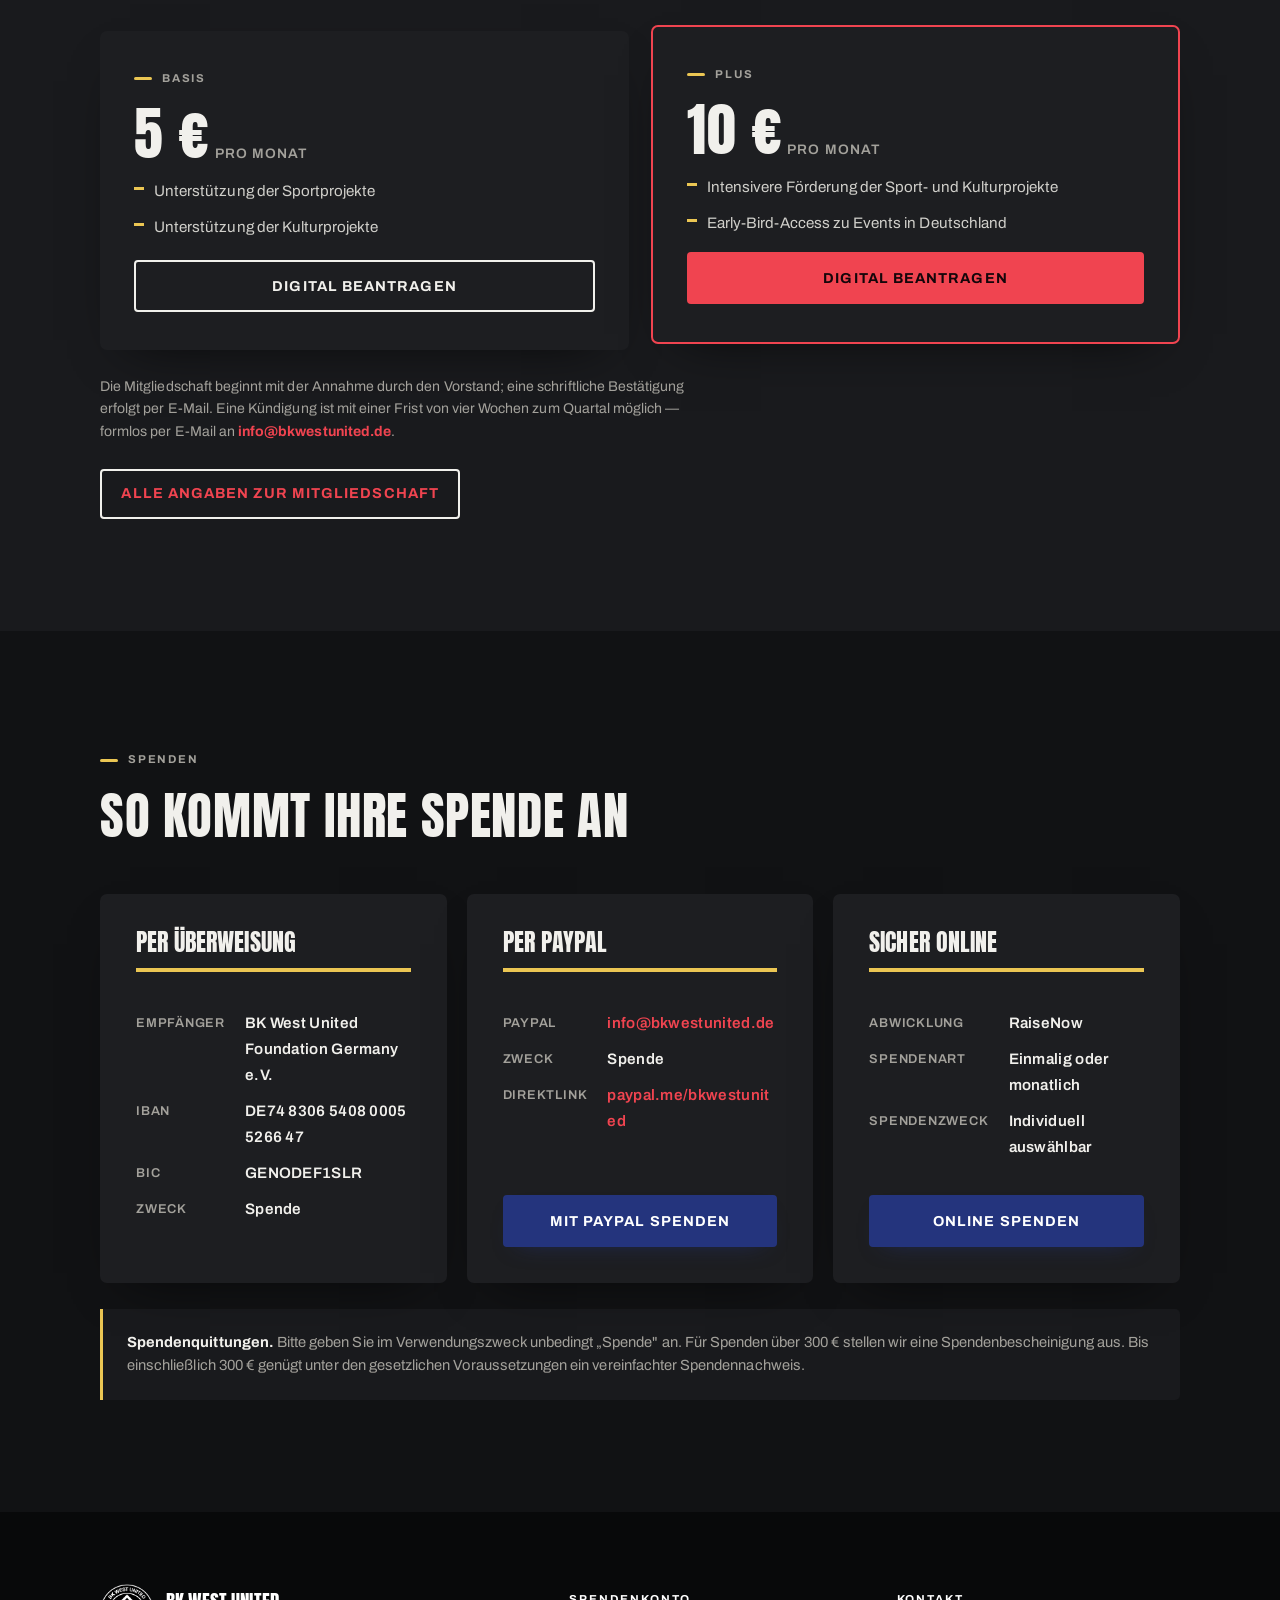
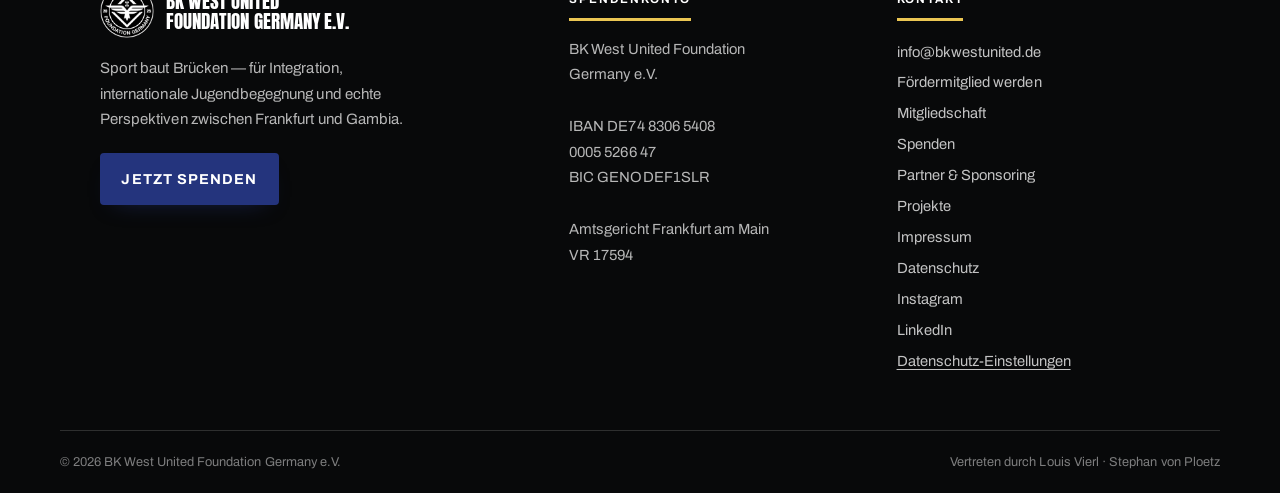
==== commit 399f9333: "Neuigkeiten-Band auf dem Telefon unter die Kopfzeile setzen Das Band steht nicht mehr hinter dem Her" ====
--- a/index.html
+++ b/index.html
@@ -656,6 +656,33 @@
   .hero{min-height:0;background:var(--paper);}
   .hero .inner{padding:56px 0 64px;}
 }
+
+/* ===== NEUIGKEITEN AUF DEM TELEFON UNTER DER KOPFZEILE =====
+   Auf dem Telefon steht das Band nicht hinter dem Hero, sondern direkt unter
+   der Kopfzeile, und bleibt beim Scrollen dort stehen.
+
+   Verschoben wird nur die Darstellung: main wird zur Flex-Spalte, das Band
+   bekommt order:-1 und rutscht damit vor den Hero. Im Dokument bleibt es an
+   seiner Stelle, Vorlesereihenfolge und Desktop-Ansicht aendern sich nicht.
+
+   top haengt an --kopf-h. Die Kopfzeile ist je nach Breite unterschiedlich
+   hoch (62, 84, 98px), ein fester Wert wuerde ueber- oder unterlappen —
+   deshalb misst ein kurzes Skript unten die tatsaechliche Hoehe. Der Wert
+   82px greift nur, falls das Skript nicht laeuft. */
+@media(max-width:720px){
+  main{display:flex;flex-direction:column;}
+  .ticker{order:-1;position:sticky;top:var(--kopf-h,82px);z-index:55;}
+  /* Das gelbe Feld faellt auf dem Telefon weg, der Lauftext beginnt am linken
+     Rand. Vorgelesen wird die Einordnung weiterhin: die Section traegt
+     aria-label="Neuigkeiten". */
+  .ticker-label{display:none;}
+  .ticker-view{padding-left:var(--gut);}
+  /* Etwas kleiner als vorher, aber bewusst nicht kleiner als 0.8rem —
+     darunter wird die laufende Schrift auf dem Telefon muehsam. */
+  .ticker-track li{font-size:.8rem;padding:10px 0;}
+  .ticker-track li::after{margin:0 18px;}
+  .ticker-track b{font-size:.72rem;margin-right:10px;}
+}
 </style>
 <link rel="stylesheet" href="donation-drawer.css">
 <link rel="icon" href="favicon.ico" sizes="any"><link rel="apple-touch-icon" href="apple-touch-icon.png"><meta property="og:type" content="website"><meta property="og:site_name" content="BK West United Foundation Germany e.V."><meta property="og:locale" content="de_DE"><meta property="og:title" content="BK West United Foundation Germany e.V. — Sport baut Brücken"><meta property="og:description" content="BK West United Foundation Germany e.V. – Sport, Bildung und Begegnung zwischen Frankfurt am Main und Bakoteh in Gambia."><meta property="og:image" content="https://bkwestunited.de/og-bild.jpg"><meta property="og:image:width" content="1200"><meta property="og:image:height" content="630"><meta property="og:image:alt" content="Zwei Jugendliche im Zweikampf auf dem Fußballplatz in Bakoteh, Gambia"><meta name="twitter:card" content="summary_large_image">
@@ -1029,6 +1056,20 @@
 </section>
 
 <script>
+/* Das Neuigkeiten-Band klebt auf dem Telefon direkt unter der Kopfzeile. Deren
+   Hoehe haengt von Breite, Schriftgroesse und aufgeklapptem Menue ab — sie
+   wird deshalb gemessen und als --kopf-h bereitgestellt, statt im CSS als
+   feste Zahl zu stehen. */
+(function(){
+  var kopf=document.querySelector('.site-head');
+  if(!kopf)return;
+  function setze(){
+    document.documentElement.style.setProperty('--kopf-h',kopf.offsetHeight+'px');
+  }
+  setze();
+  addEventListener('resize',setze);
+  if(window.ResizeObserver)new ResizeObserver(setze).observe(kopf);
+})();
 (function(){
   var els=document.querySelectorAll('.rv');
   if(!('IntersectionObserver' in window)){els.forEach(function(e){e.classList.add('in');});return;}
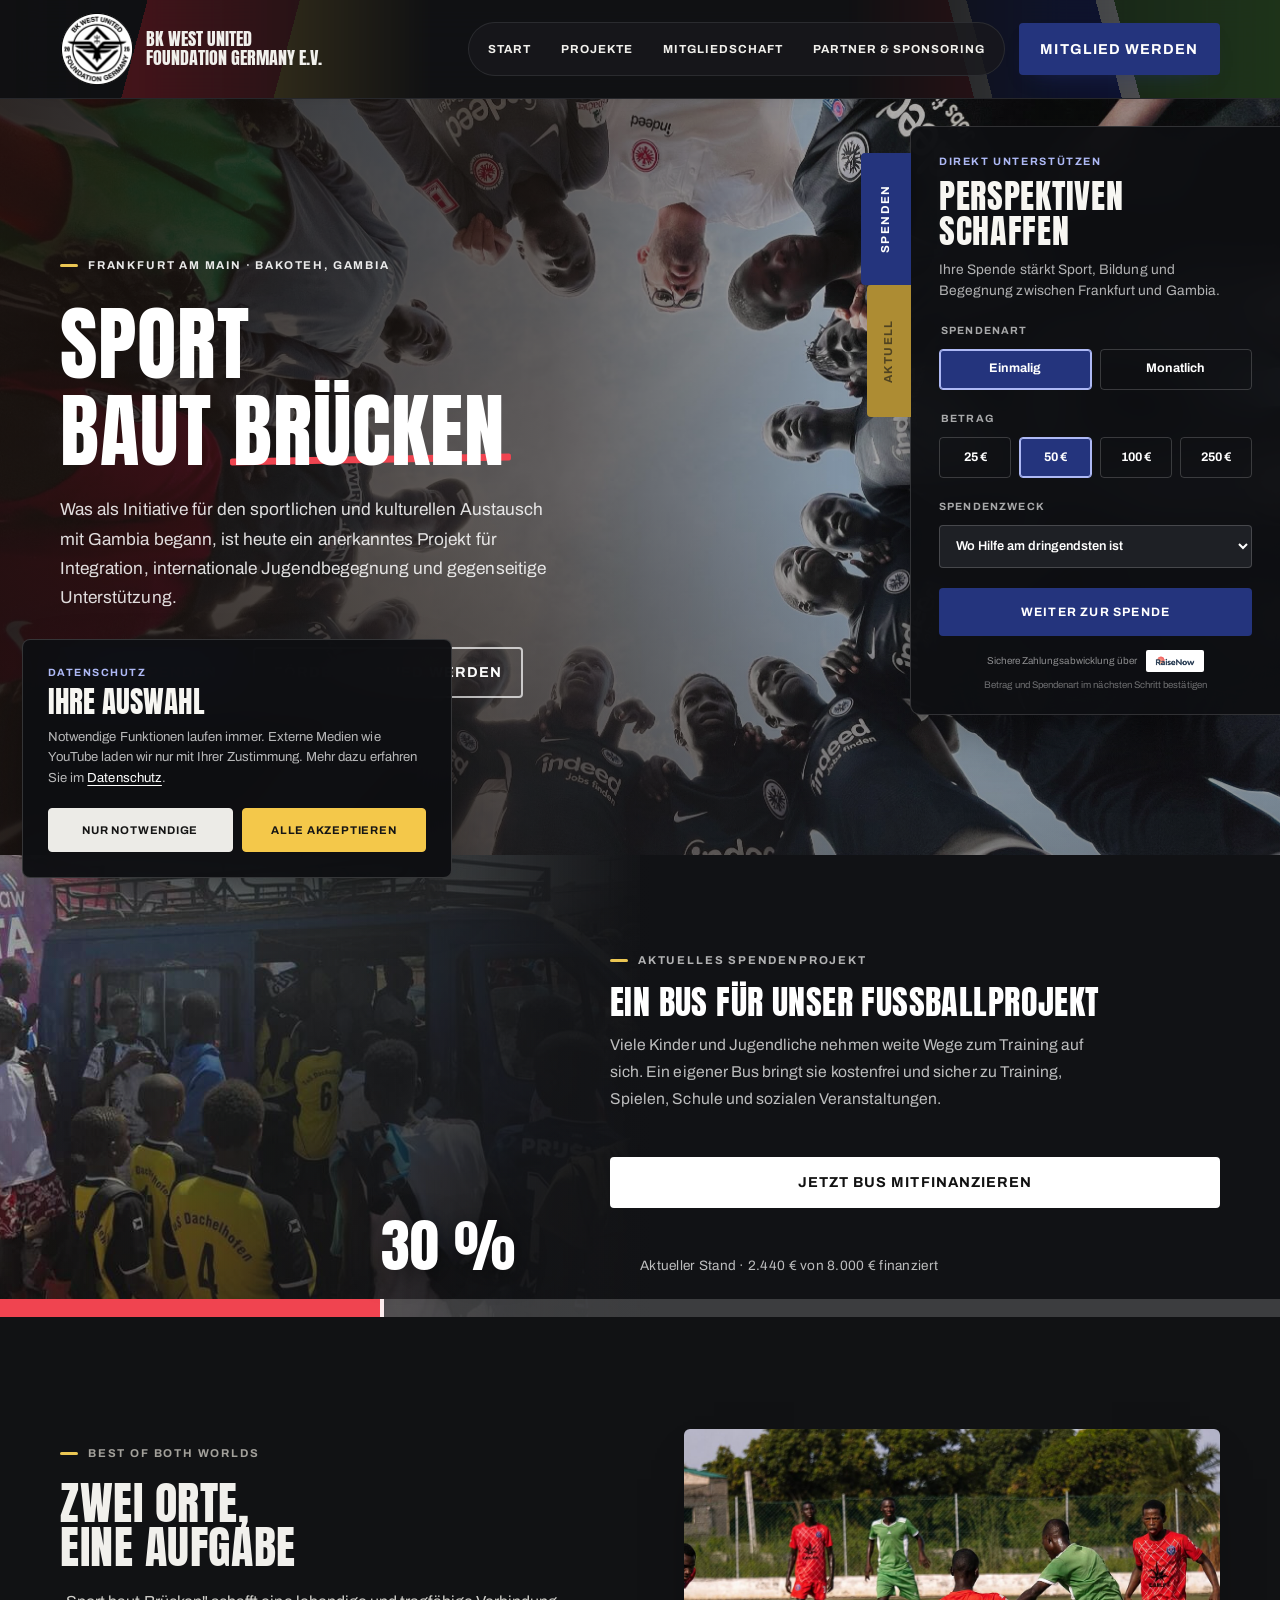
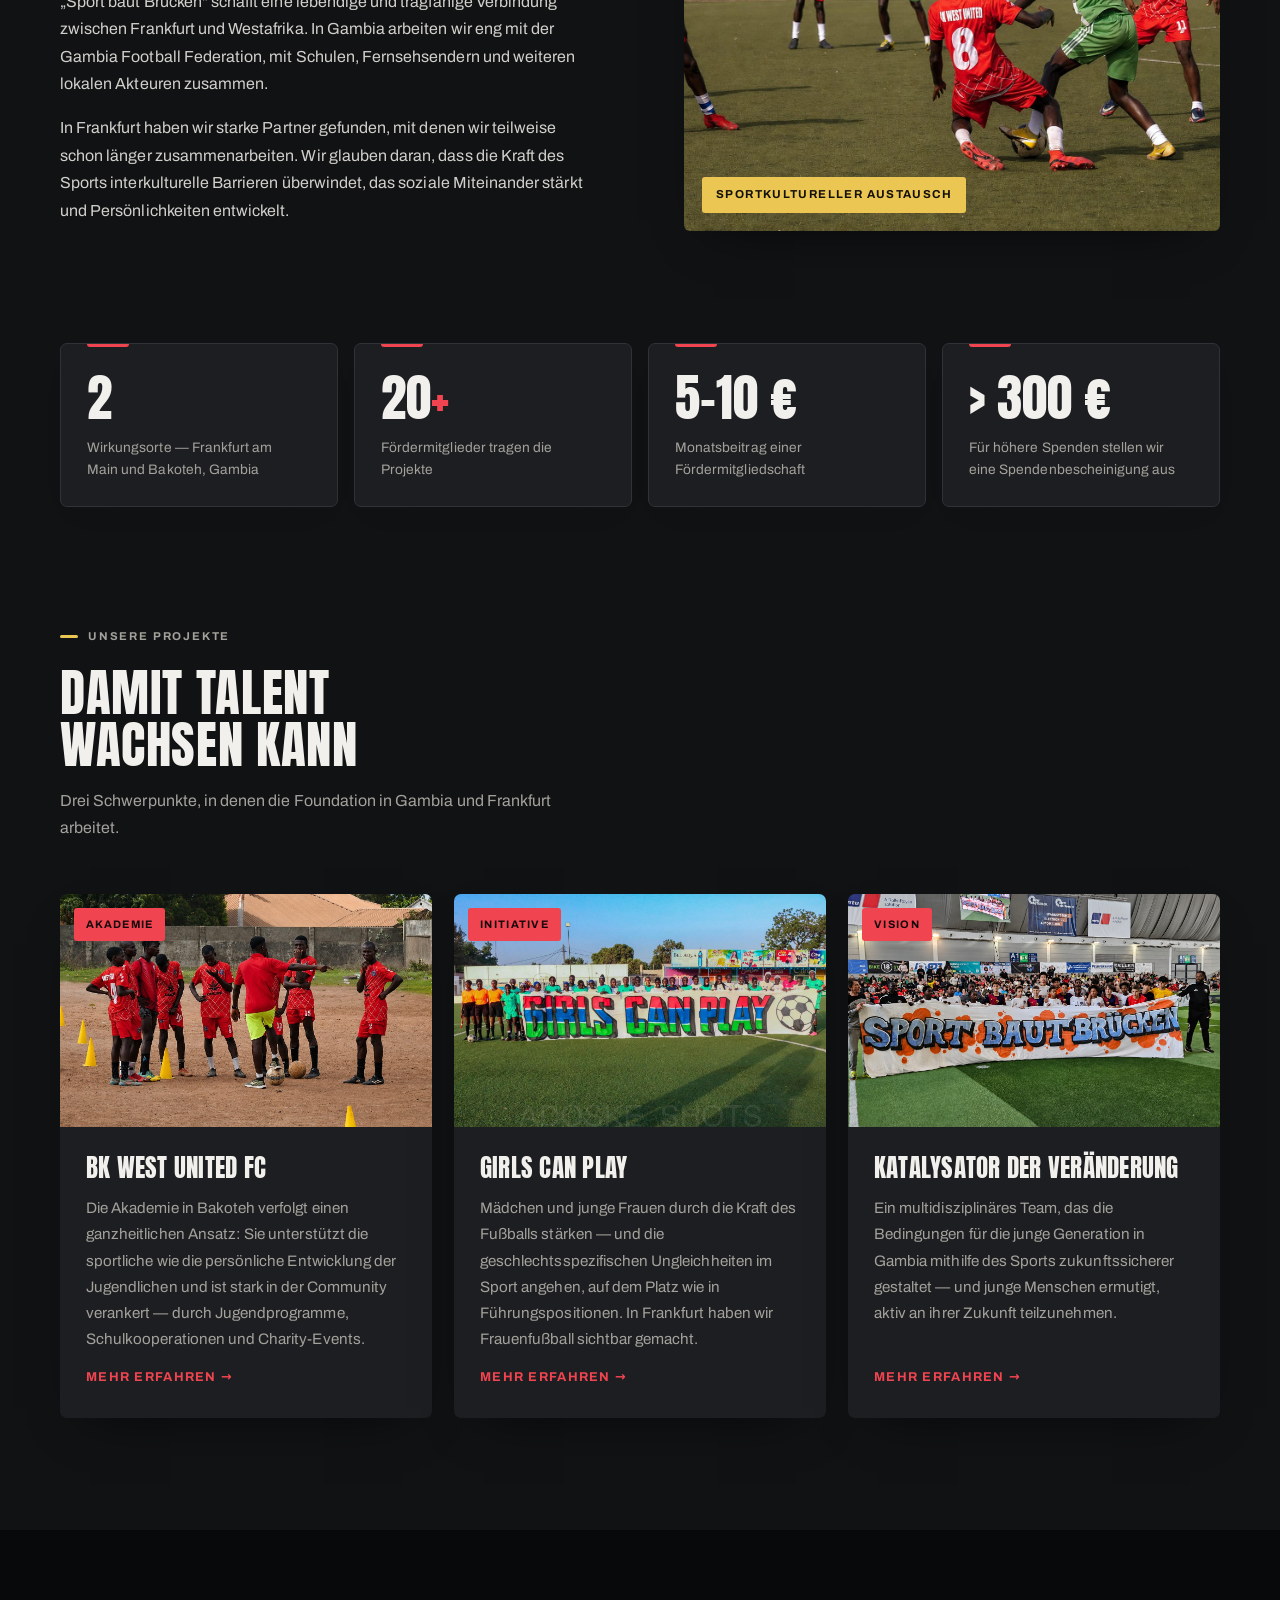
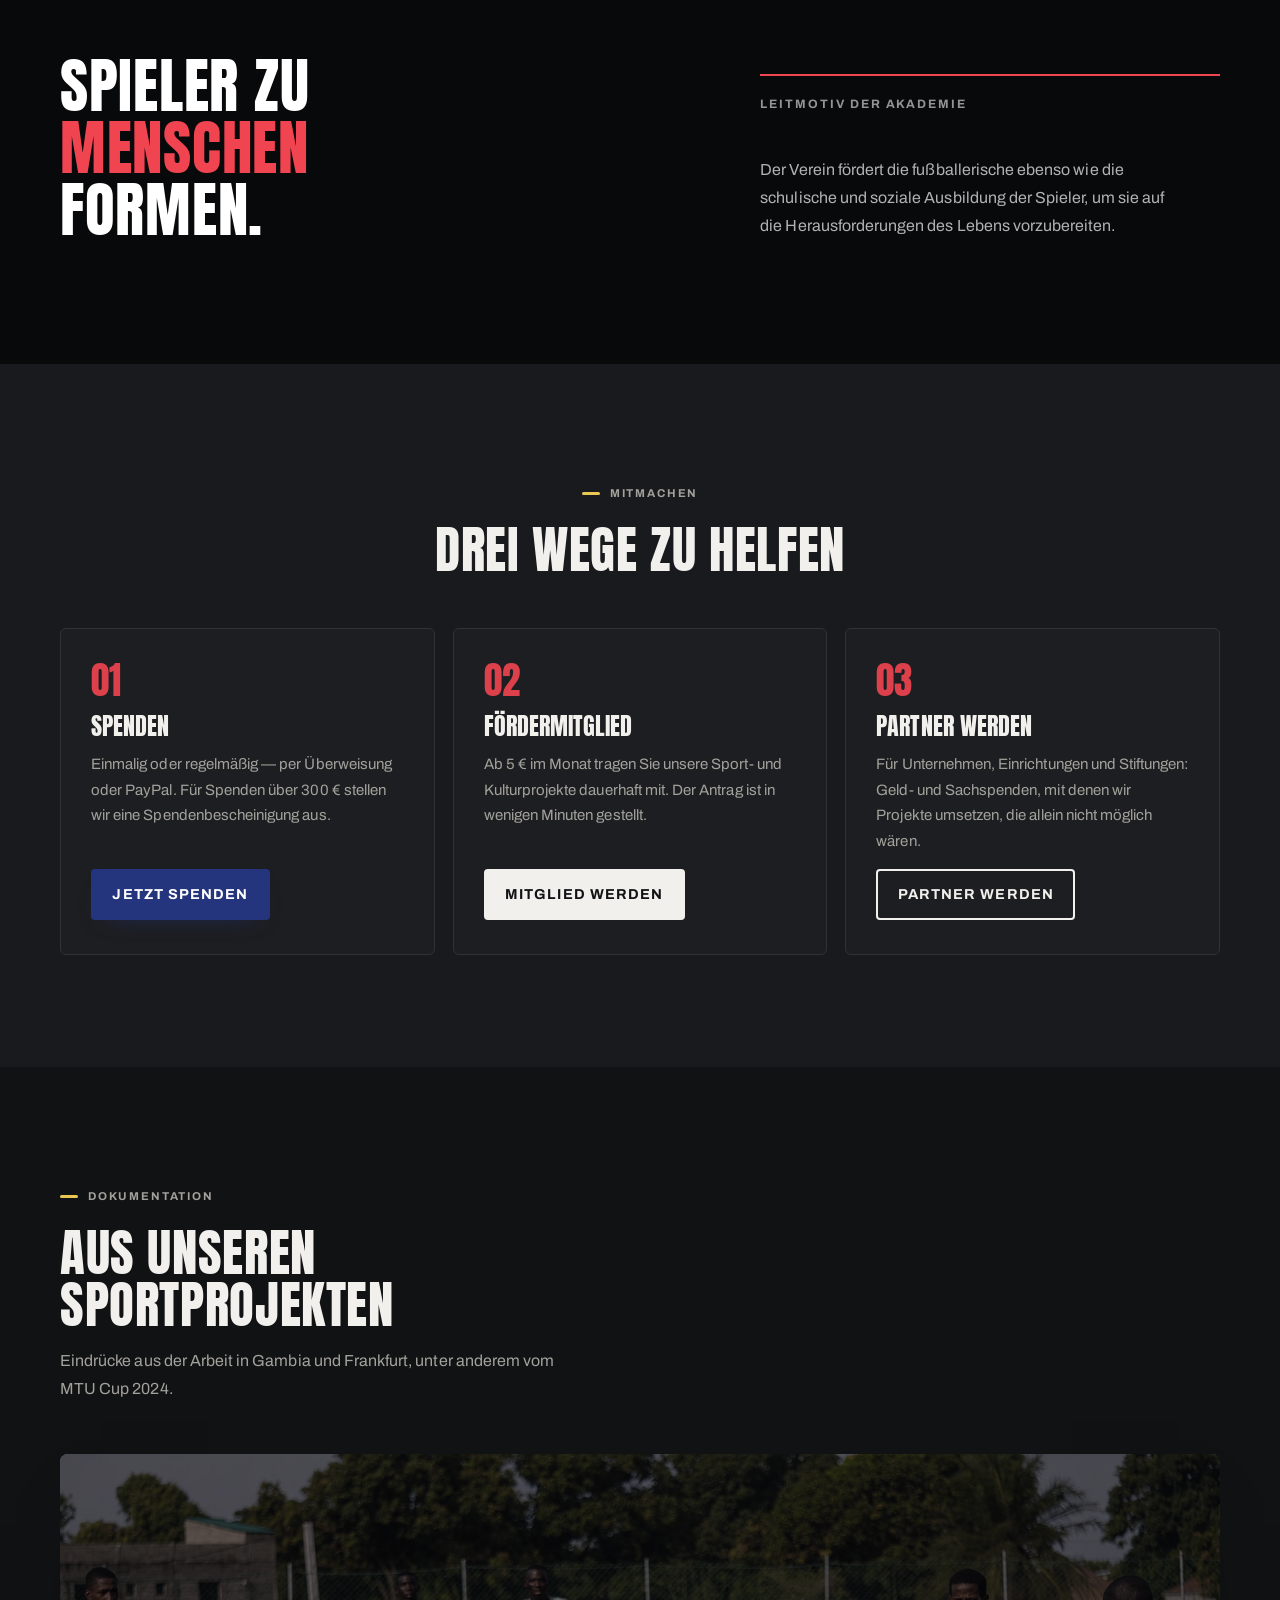
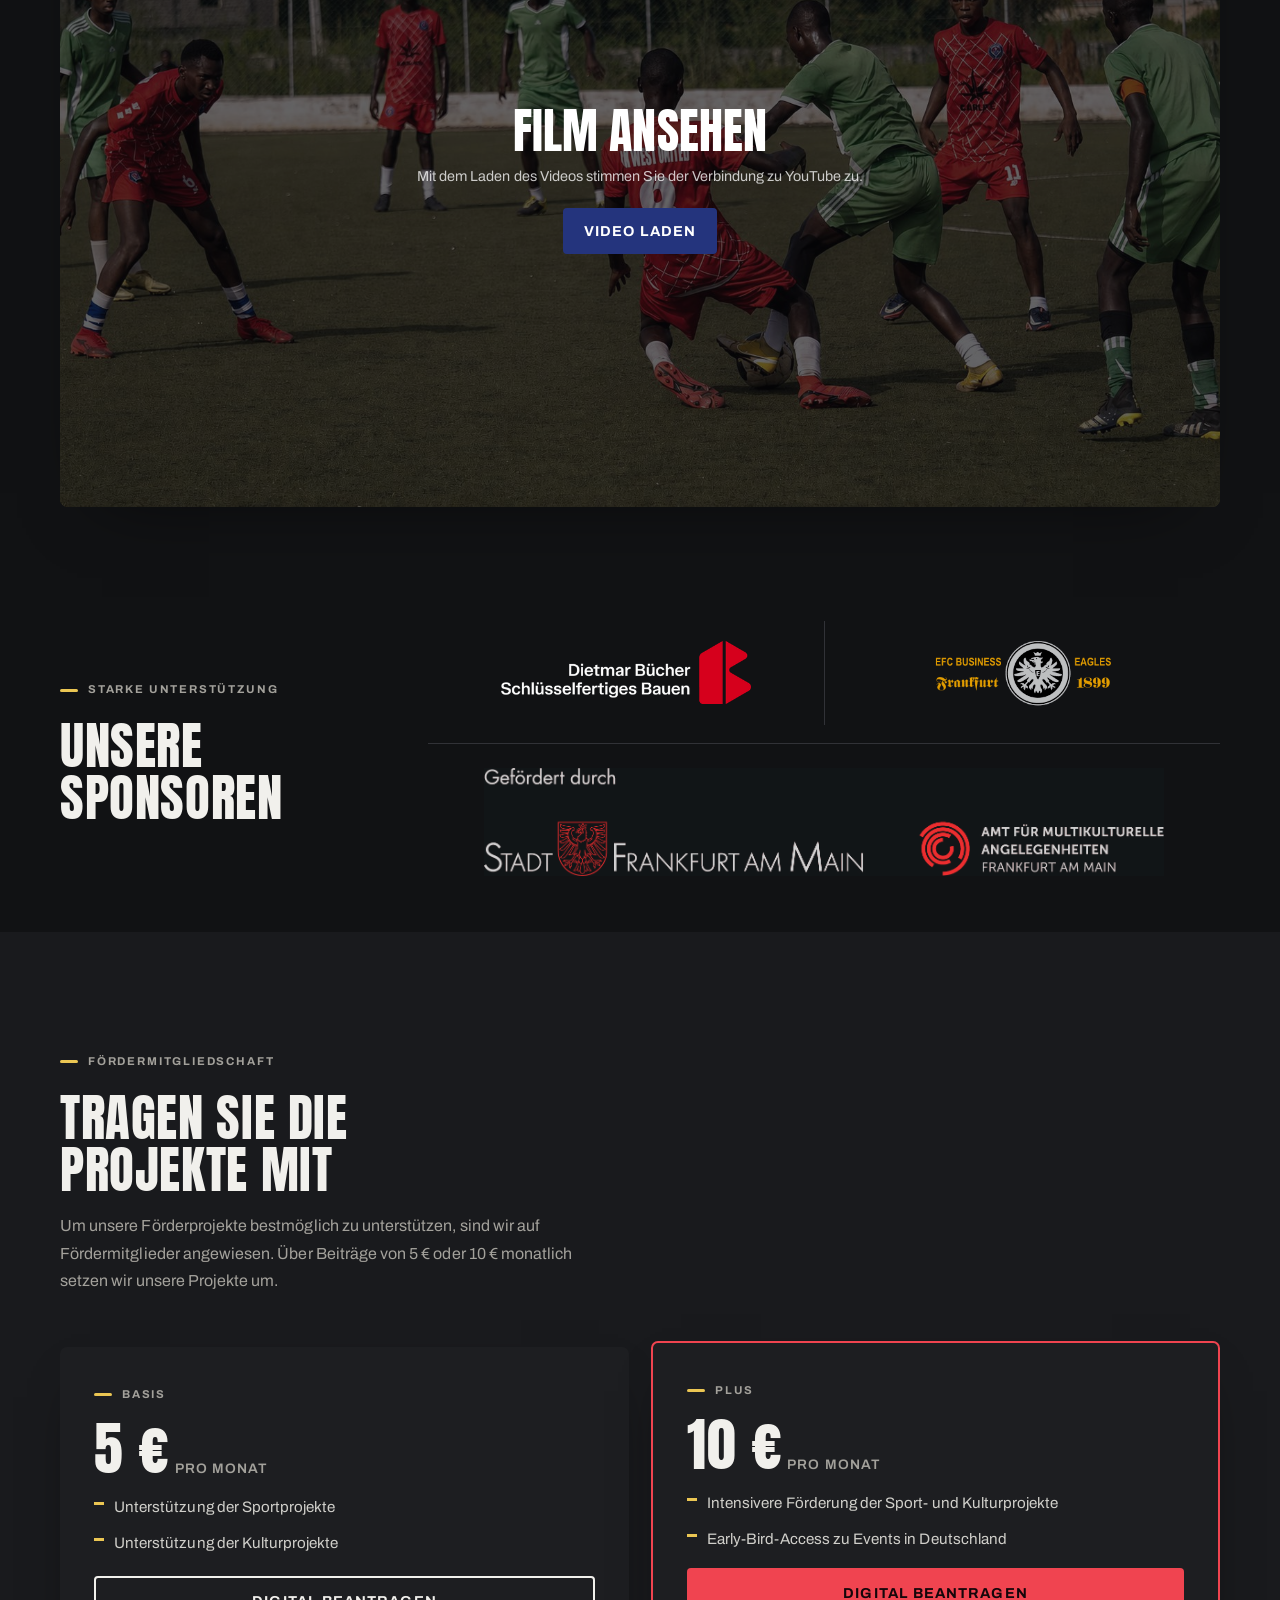
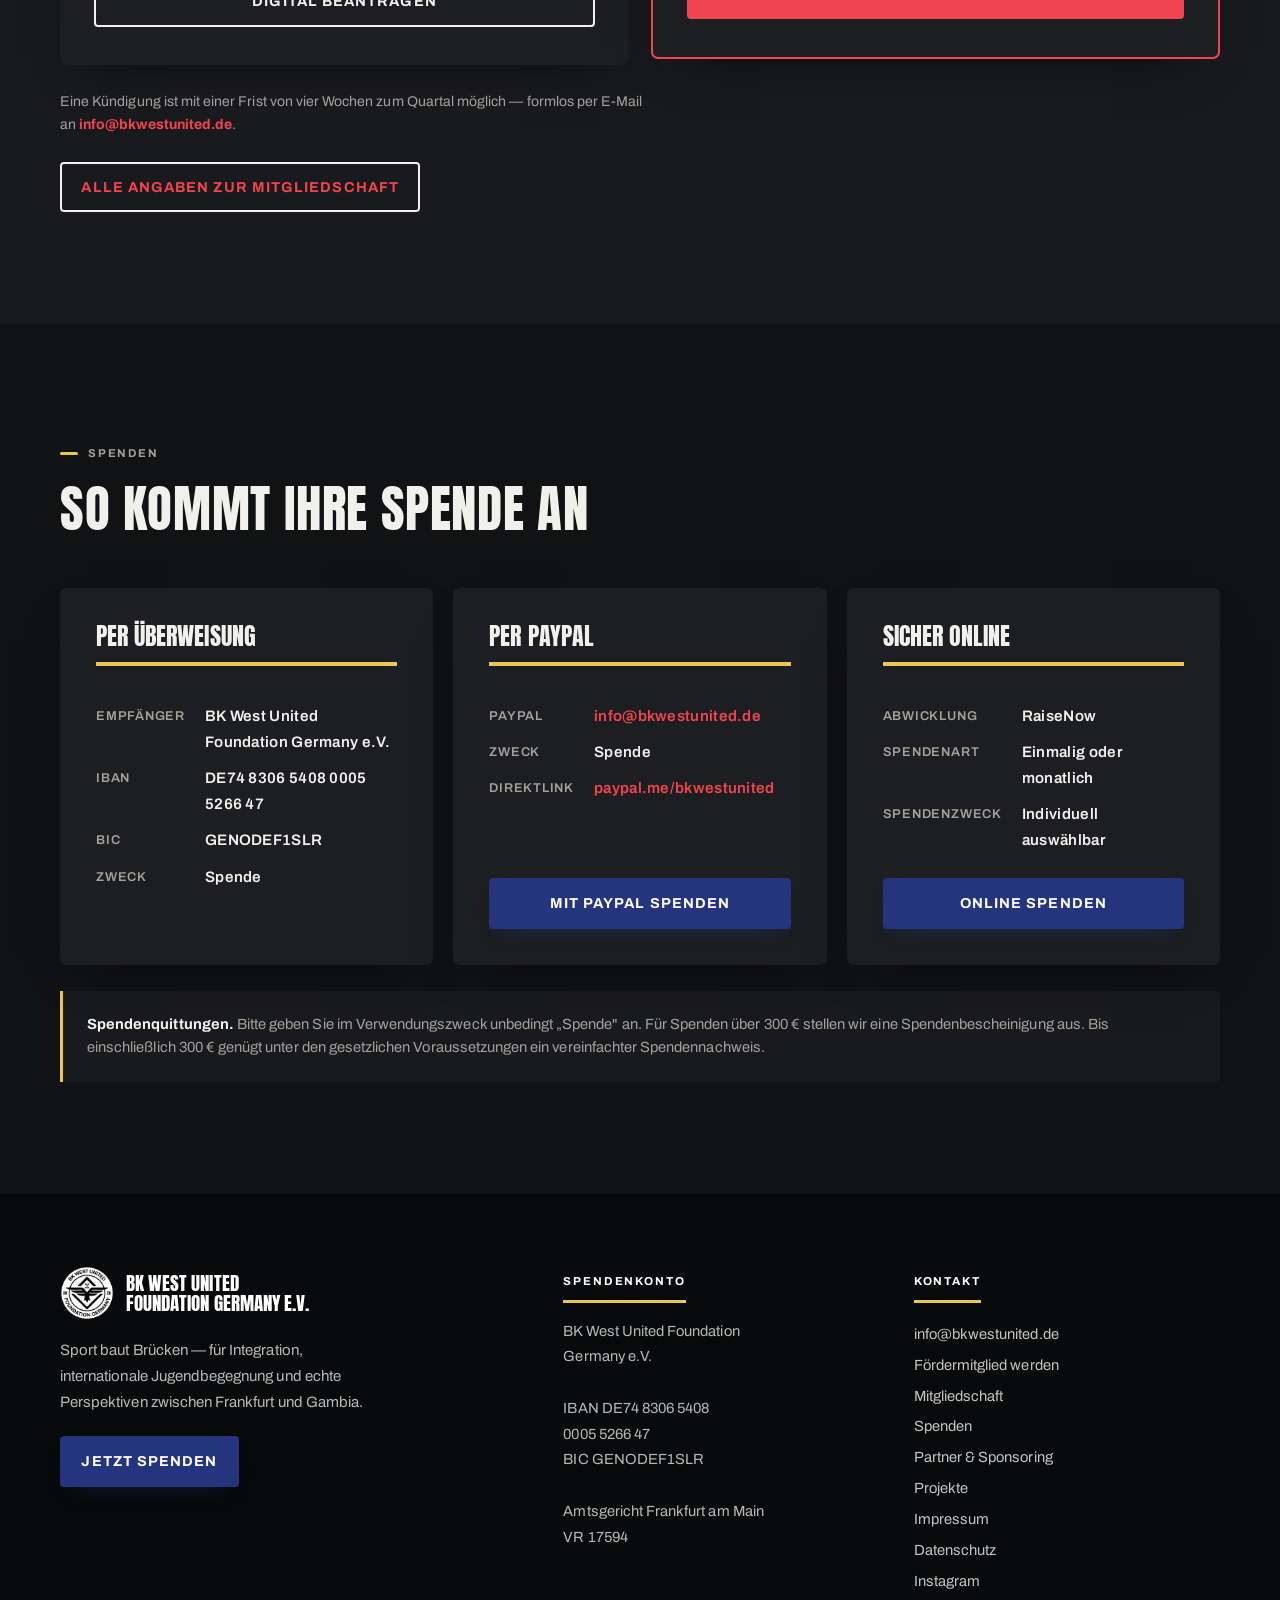
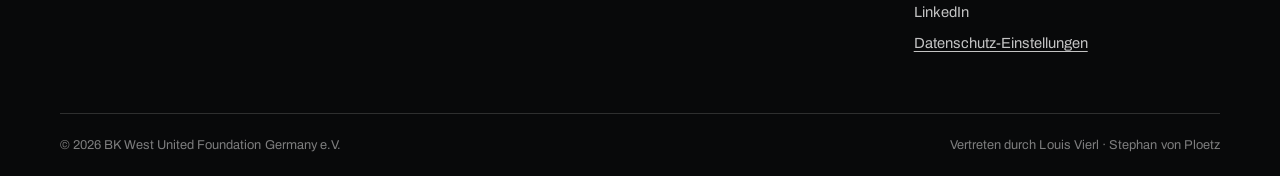
==== commit 717b66e1: "Website aktualisieren und lokalen WordPress-Prüfstand ergänzen" ====
--- a/index.html
+++ b/index.html
@@ -25,7 +25,7 @@
   --shadow:0 1px 2px rgba(0,0,0,.04),0 10px 28px -14px rgba(0,0,0,.22);
   --disp:'Anton',Impact,'Haettenschweiler',sans-serif;
   --sans:'Archivo',ui-sans-serif,system-ui,-apple-system,sans-serif;
-  --maxw:1200px; --gut:24px;
+  --maxw:1160px; --gut:24px;
 }
 @media (prefers-color-scheme:dark){
   :root{
@@ -67,7 +67,9 @@
 h1,h2,h3,h4,p{margin:0;}
 a{color:inherit;}
 :focus-visible{outline:3px solid var(--yellow);outline-offset:2px;}
-.wrap{max-width:var(--maxw);margin:0 auto;padding:0 var(--gut);}
+/* Gleiche Inhaltsbreite wie in site-pages.css: Seitenabstand ausserhalb
+   des Containers, damit die vollen 1160px fuer den Inhalt bleiben. */
+.wrap{width:min(100% - 2 * var(--gut),var(--maxw));margin:0 auto;padding:0;}
 
 .disp{font-family:var(--disp);font-weight:400;text-transform:uppercase;
   line-height:.95;letter-spacing:.005em;text-wrap:balance;}
@@ -135,30 +137,6 @@
 .hero .acts{display:flex;flex-wrap:wrap;gap:12px;margin-top:28px;}
 .hero .kicker{color:rgba(255,255,255,.9);margin-bottom:20px;}
 
-/* ===== NEWS-TICKER ===== */
-.ticker{display:flex;align-items:stretch;overflow:hidden;background:#15161a;color:var(--on-deep);
-  border-top:1px solid rgba(255,255,255,.09);border-bottom:1px solid rgba(255,255,255,.09);}
-.ticker-label{flex:0 0 auto;display:flex;align-items:center;margin:0;padding:0 20px;
-  background:var(--yellow);color:var(--yellow-ink);font:700 .72rem/1 var(--sans);
-  letter-spacing:.12em;text-transform:uppercase;}
-/* Die Maske laesst die Meldungen an beiden Raendern ausblenden statt hart abzuschneiden */
-.ticker-view{flex:1 1 auto;min-width:0;overflow:hidden;
-  -webkit-mask-image:linear-gradient(90deg,transparent,#000 46px,#000 calc(100% - 46px),transparent);
-  mask-image:linear-gradient(90deg,transparent,#000 46px,#000 calc(100% - 46px),transparent);}
-/* Die Liste enthaelt jede Meldung zweimal; -50% schiebt genau einen Satz weiter, dadurch nahtlos */
-.ticker-track{display:flex;width:max-content;margin:0;padding:0;list-style:none;
-  animation:ticker-run 53s linear infinite;}
-.ticker-track li{display:flex;align-items:center;padding:15px 0;white-space:nowrap;
-  font-size:1rem;color:rgba(242,242,242,.85);}
-.ticker-track li::after{content:"";flex:0 0 auto;width:5px;height:5px;margin:0 32px;
-  border-radius:50%;background:var(--yellow);opacity:.85;}
-.ticker-track b{margin-right:14px;color:#fff;font-weight:700;font-size:.8rem;
-  letter-spacing:.12em;text-transform:uppercase;}
-@keyframes ticker-run{from{transform:translateX(0)}to{transform:translateX(-50%)}}
-.ticker:hover .ticker-track,.ticker:focus-within .ticker-track{animation-play-state:paused;}
-@media(max-width:720px){.ticker-label{padding:0 13px;font-size:.72rem;letter-spacing:.12em}
-  .ticker-track li{font-size:.9rem}.ticker-track li::after{margin:0 22px}}
-@media(prefers-reduced-motion:reduce){.ticker-track{animation:none}.ticker-view{overflow-x:auto}}
 /* ===== APPEAL BAR ===== */
 .appeal{background:var(--sunk);border-bottom:1px solid var(--line);}
 .appeal-in{display:grid;grid-template-columns:1.35fr 1fr;gap:44px;align-items:center;
@@ -253,15 +231,36 @@
   .stat:nth-child(2){border-right:0;}
   .stat:nth-child(1),.stat:nth-child(2){border-bottom:1px solid var(--line);}}
 
-/* ===== GALLERY ===== */
-.grid6{display:grid;grid-template-columns:repeat(4,1fr);gap:12px;}
-.grid6 figure{margin:0;overflow:hidden;}
-.grid6 img{width:100%;aspect-ratio:1/1;object-fit:cover;transition:transform .5s;}
-.grid6 figure:hover img{transform:scale(1.05);}
-.grid6 .w2{grid-column:span 2;}
-.grid6 .w2 img{aspect-ratio:2/1;}
-@media(max-width:760px){.grid6{grid-template-columns:repeat(2,1fr);}
-  .grid6 .w2{grid-column:span 2;}}
+/* ===== SPONSORS ===== */
+.sec.documentary{padding-bottom:64px;}
+.sponsors{background:var(--paper);color:var(--ink);padding:32px 0 56px;}
+.sponsor-filters{position:absolute;width:0;height:0;overflow:hidden;}
+.sponsors-inner{display:grid;grid-template-columns:320px minmax(0,1fr);align-items:center;gap:48px;}
+.sponsors .sec-head{margin-bottom:0;}
+.sponsor-logos{display:grid;grid-template-columns:repeat(2,minmax(0,1fr));align-items:center;
+  list-style:none;margin:0;padding:0;}
+.sponsor-logos li{display:flex;align-items:center;justify-content:center;min-height:100px;padding:12px 26px;}
+.sponsor-logos li+li{border-left:1px solid var(--line);}
+.sponsor-logos img{width:100%;max-width:250px;height:80px;object-fit:contain;
+  filter:url(#sponsor-dark-background);}
+.sponsor-logos .sponsor-eagles img{max-width:190px;}
+.sponsor-logos .sponsor-amka{grid-column:1 / -1;border-left:0;border-top:1px solid var(--line);
+  margin-top:18px;padding:24px 26px 0;}
+.sponsor-logos .sponsor-amka img{max-width:680px;width:100%;height:auto;
+  filter:url(#sponsor-red-on-dark);mix-blend-mode:screen;}
+@media(max-width:900px){
+  .sponsors-inner{grid-template-columns:1fr;gap:32px;}
+}
+@media(max-width:600px){
+  .sec.documentary{padding-bottom:44px;}
+  .sponsors{padding:24px 0 36px;}
+  .sponsor-logos{grid-template-columns:1fr;}
+  .sponsor-logos li{min-height:118px;padding:22px 28px;}
+  .sponsor-logos li+li{border-left:0;border-top:1px solid var(--line);}
+  .sponsor-logos img{max-width:250px;height:70px;}
+  .sponsor-logos .sponsor-eagles img{max-width:190px;}
+  .sponsor-logos .sponsor-amka{margin-top:0;padding:24px 0;}
+}
 
 /* ===== TIERS ===== */
 .tiers{display:grid;grid-template-columns:1fr 1fr;gap:26px;}
@@ -333,7 +332,7 @@
 @media(prefers-reduced-motion:reduce){
   html{scroll-behavior:auto;}
   .rv{opacity:1;transform:none;transition:none;}
-  .card:hover,.card:hover .ph img,.grid6 figure:hover img{transform:none;}
+  .card:hover,.card:hover .ph img{transform:none;}
 }
 
 /* ===== SOFT REFINEMENT =====
@@ -343,7 +342,7 @@
   --ink:#171717; --ink-2:#41413F; --muted:#6D6C68; --line:#DCDAD4;
   --red:#D91F2B; --red-hover:#B91420; --yellow:#F4C84A;
   --shadow:0 18px 48px -32px rgba(20,20,18,.34);
-  --maxw:1160px; --gut:clamp(20px,4vw,40px);
+  --maxw:1160px; --gut:24px;
 }
 :root[data-theme="light"]{
   --paper:#FAF9F6; --sunk:#F0EFEB; --card:#FFFFFF;
@@ -487,9 +486,6 @@
 .act{padding:34px 30px;border:1px solid var(--line)!important;border-radius:6px;background:var(--card);}
 .act .n{font-size:2.3rem;color:var(--red);opacity:.9;}
 
-.grid6{gap:16px;}
-.grid6 figure{border-radius:6px;}
-.grid6 img{filter:saturate(.9);}
 .project-film{position:relative;margin:34px 0 18px;aspect-ratio:16/9;overflow:hidden;border-radius:8px;
   background:#090a0c;box-shadow:0 28px 70px -42px rgba(0,0,0,.65);}
 .project-film iframe{position:absolute;inset:0;width:100%;height:100%;border:0;}
@@ -519,12 +515,7 @@
   .campaign-photo{width:100%;opacity:.42;}
   .appeal::before{background:linear-gradient(90deg,rgba(17,18,21,.97),rgba(17,18,21,.7)),
     linear-gradient(0deg,rgba(17,18,21,.85),transparent);}
-  /* .appeal-in setzt weiter oben padding:40px 0 — die Kurzform loescht die
-     seitliche Einrueckung, die .wrap auf demselben Element vorgibt. Auf dem
-     Desktop faellt das nicht auf, weil die Spalte ohnehin eingerueckt sitzt;
-     auf dem Telefon lief der Block randlos, und der Button war dadurch
-     breiter als die Buttons im Hero. Hier die Einrueckung zurueckholen. */
-  .appeal-in{padding-bottom:38px;padding-left:var(--gut);padding-right:var(--gut);}
+  .appeal-in{padding-bottom:38px;}
   .appeal-copy{margin-left:0;}
   .campaign-meta{flex-direction:row;}
   .campaign-meta p{width:auto;margin:0;flex:1 1 auto;}
@@ -657,32 +648,18 @@
   .hero .inner{padding:56px 0 64px;}
 }
 
-/* ===== NEUIGKEITEN AUF DEM TELEFON UNTER DER KOPFZEILE =====
-   Auf dem Telefon steht das Band nicht hinter dem Hero, sondern direkt unter
-   der Kopfzeile, und bleibt beim Scrollen dort stehen.
-
-   Verschoben wird nur die Darstellung: main wird zur Flex-Spalte, das Band
-   bekommt order:-1 und rutscht damit vor den Hero. Im Dokument bleibt es an
-   seiner Stelle, Vorlesereihenfolge und Desktop-Ansicht aendern sich nicht.
-
-   top haengt an --kopf-h. Die Kopfzeile ist je nach Breite unterschiedlich
-   hoch (62, 84, 98px), ein fester Wert wuerde ueber- oder unterlappen —
-   deshalb misst ein kurzes Skript unten die tatsaechliche Hoehe. Der Wert
-   82px greift nur, falls das Skript nicht laeuft. */
-@media(max-width:720px){
-  main{display:flex;flex-direction:column;}
-  .ticker{order:-1;position:sticky;top:var(--kopf-h,82px);z-index:55;}
-  /* Das gelbe Feld faellt auf dem Telefon weg, der Lauftext beginnt am linken
-     Rand. Vorgelesen wird die Einordnung weiterhin: die Section traegt
-     aria-label="Neuigkeiten". */
-  .ticker-label{display:none;}
-  .ticker-view{padding-left:var(--gut);}
-  /* Etwas kleiner als vorher, aber bewusst nicht kleiner als 0.8rem —
-     darunter wird die laufende Schrift auf dem Telefon muehsam. */
-  .ticker-track li{font-size:.8rem;padding:10px 0;}
-  .ticker-track li::after{margin:0 18px;}
-  .ticker-track b{font-size:.72rem;margin-right:10px;}
-}
+@media(max-width:380px){
+  .head-in{gap:10px;}
+  .head-nav .btn{font-size:.68rem;letter-spacing:.04em;padding:.7em .75em;}
+}
+/* Der duenne weisse Aussenring der Vorlage flimmert beim Verkleinern.
+   Die Maske endet im schwarzen Rand und glaettet die aeussere Kante. */
+.mark img,.foot-mark img{
+  -webkit-mask-image:radial-gradient(circle closest-side,#000 95%,transparent 98%);
+  mask-image:radial-gradient(circle closest-side,#000 95%,transparent 98%);
+}
+/* Entspricht dem mobilen Seitenabstand der Unterseiten. */
+@media(max-width:650px){:root{--gut:18px;}}
 </style>
 <link rel="stylesheet" href="donation-drawer.css">
 <link rel="icon" href="favicon.ico" sizes="any"><link rel="apple-touch-icon" href="apple-touch-icon.png"><meta property="og:type" content="website"><meta property="og:site_name" content="BK West United Foundation Germany e.V."><meta property="og:locale" content="de_DE"><meta property="og:title" content="BK West United Foundation Germany e.V. — Sport baut Brücken"><meta property="og:description" content="BK West United Foundation Germany e.V. – Sport, Bildung und Begegnung zwischen Frankfurt am Main und Bakoteh in Gambia."><meta property="og:image" content="https://bkwestunited.de/og-bild.jpg"><meta property="og:image:width" content="1200"><meta property="og:image:height" content="630"><meta property="og:image:alt" content="Zwei Jugendliche im Zweikampf auf dem Fußballplatz in Bakoteh, Gambia"><meta name="twitter:card" content="summary_large_image">
@@ -691,8 +668,8 @@
 
 <header class="site-head">
   <div class="wrap head-in">
-    <a class="mark" href="#top">
-      <img src="wp-export/img/logo_inv.png" alt="">
+    <a class="mark" href="#top" aria-label="BK West United Foundation Germany e.V. – Startseite">
+      <img src="wp-export/img/logo.png" alt="" width="74" height="74">
       <span><b>BK West United<br>Foundation Germany e.V.</b></span>
     </a>
     <nav class="head-nav">
@@ -767,21 +744,6 @@
   </section>
 
 
-  <!-- TICKER -->
-  <section class="ticker" aria-label="Neuigkeiten">
-    <p class="ticker-label">Neuigkeiten</p>
-    <div class="ticker-view">
-      <ul class="ticker-track">
-      <li><b>28.08.2026</b>Busprojekt bei 30 Prozent — 2.440 € von 8.000 € sind zusammen</li>
-      <li><b>19.08.2026</b>Girls Can Play startet mit 24 Spielerinnen in die neue Saison in Bakoteh</li>
-      <li><b>05.08.2026</b>Kooperation mit der Gambia Football Federation für zwei weitere Jahre verlängert</li>
-      <li aria-hidden="true"><b>28.08.2026</b>Busprojekt bei 30 Prozent — 2.440 € von 8.000 € sind zusammen</li>
-      <li aria-hidden="true"><b>19.08.2026</b>Girls Can Play startet mit 24 Spielerinnen in die neue Saison in Bakoteh</li>
-      <li aria-hidden="true"><b>05.08.2026</b>Kooperation mit der Gambia Football Federation für zwei weitere Jahre verlängert</li>
-      </ul>
-    </div>
-  </section>
-
   <!-- APPEAL -->
   <section class="appeal">
     <img class="campaign-photo" src="wp-export/img/kampagne-bus.jpg" alt="Kinder und Jugendliche am Bus des Fußballprojekts in Gambia">
@@ -838,7 +800,7 @@
       </div>
       <div class="cards">
         <article class="card rv">
-          <div class="ph"><span class="tag">Akademie</span><img src="wp-export/img/g1.jpg" alt="Jugendliche der Akademie in Bakoteh"></div>
+          <div class="ph"><span class="tag">Akademie</span><img src="wp-export/img/g3.jpg" alt="Spieler von BK West United beim Training in Bakoteh"></div>
           <div class="body">
             <h3>BK West United FC</h3>
             <p>Die Akademie in Bakoteh verfolgt einen ganzheitlichen Ansatz: Sie unterstützt die sportliche wie die persönliche Entwicklung der Jugendlichen und ist stark in der Community verankert — durch Jugendprogramme, Schulkooperationen und Charity-Events.</p>
@@ -846,7 +808,7 @@
           </div>
         </article>
         <article class="card rv">
-          <div class="ph"><span class="tag">Initiative</span><img src="wp-export/img/g3.jpg" alt="Spielerinnen des Girls-Can-Play-Programms"></div>
+          <div class="ph"><span class="tag">Initiative</span><img src="wp-export/img/girls-can-play.jpg" alt="Spielerinnen auf dem Fußballplatz hinter einem großen „Girls Can Play“-Banner" loading="lazy"></div>
           <div class="body">
             <h3>Girls Can Play</h3>
             <p>Mädchen und junge Frauen durch die Kraft des Fußballs stärken — und die geschlechtsspezifischen Ungleichheiten im Sport angehen, auf dem Platz wie in Führungspositionen. In Frankfurt haben wir Frauenfußball sichtbar gemacht.</p>
@@ -854,7 +816,7 @@
           </div>
         </article>
         <article class="card rv">
-          <div class="ph"><span class="tag">Vision</span><img src="wp-export/img/g5.jpg" alt="Team der Foundation bei einem Projekt"></div>
+          <div class="ph"><span class="tag">Vision</span><img src="wp-export/img/g1.jpg" alt="Jugendliche mit dem Banner „Sport baut Brücken“ beim MTU Cup"></div>
           <div class="body">
             <h3>Katalysator der Veränderung</h3>
             <p>Ein multidisziplinäres Team, das die Bedingungen für die junge Generation in Gambia mithilfe des Sports zukunftssicherer gestaltet — und junge Menschen ermutigt, aktiv an ihrer Zukunft teilzunehmen.</p>
@@ -904,11 +866,11 @@
     </div>
   </section>
 
-  <!-- GALLERY -->
-  <section class="sec">
+  <!-- DOCUMENTARY -->
+  <section class="sec documentary">
     <div class="wrap">
       <div class="sec-head rv">
-        <span class="kicker">Bildstrecke</span>
+        <span class="kicker">Dokumentation</span>
         <h2 class="disp">Aus unseren Sportprojekten</h2>
         <p>Eindrücke aus der Arbeit in Gambia und Frankfurt, unter anderem vom MTU Cup 2024.</p>
       </div>
@@ -918,14 +880,45 @@
           <div class="media-placeholder-inner"><strong>Film ansehen</strong><p>Mit dem Laden des Videos stimmen Sie der Verbindung zu YouTube zu.</p><button class="btn enable-media" type="button">Video laden</button></div>
         </div>
       </div>
-      <div class="grid6 rv">
-        <figure class="w2"><img src="wp-export/img/hero2.jpg" alt="Freundschaftsspiel"></figure>
-        <figure><img src="wp-export/img/g2.jpg" alt="Aus der Projektarbeit"></figure>
-        <figure><img src="wp-export/img/g4.jpg" alt="Aus der Projektarbeit"></figure>
-        <figure><img src="wp-export/img/g6.jpg" alt="Aus der Projektarbeit"></figure>
-        <figure><img src="wp-export/img/g5.jpg" alt="Aus der Projektarbeit"></figure>
-        <figure class="w2"><img src="wp-export/img/hero1.jpg" alt="Freundschaftsspiel"></figure>
-      </div>
+    </div>
+  </section>
+
+  <!-- SPONSORS -->
+  <section class="sponsors" aria-labelledby="sponsors-title">
+    <!-- Die roten und goldenen Farbanteile bleiben unveraendert. Nur die
+         neutralen Bildanteile wechseln fuer den dunklen Hintergrund ihre
+         Helligkeit; die Originaldateien bleiben erhalten. -->
+    <svg class="sponsor-filters" aria-hidden="true" focusable="false" xmlns="http://www.w3.org/2000/svg">
+      <defs>
+        <!-- Die JPG-Vorlage hat einen weissen Hintergrund. Diese Abbildung
+             setzt Weiss auf Schwarz und Schwarz auf Weiss, waehrend Rot
+             rot bleibt. Screen blendet anschliessend den Hintergrund aus. -->
+        <filter id="sponsor-red-on-dark" color-interpolation-filters="sRGB">
+          <feColorMatrix type="matrix" values="0 0 -1 0 1  -1 0 0 0 1  -1 0 0 0 1  0 0 0 1 0"/>
+        </filter>
+        <filter id="sponsor-dark-background" color-interpolation-filters="sRGB">
+          <feColorMatrix in="SourceGraphic" type="matrix" values="0 0 0 0 0  0 0 0 0 0  0 0 0 0 0  8 0 -8 0 0" result="brand-colors"/>
+          <feComposite in="SourceGraphic" in2="brand-colors" operator="in" result="color-original"/>
+          <feComponentTransfer in="SourceGraphic" result="light-neutral">
+            <feFuncR type="table" tableValues="1 0"/>
+            <feFuncG type="table" tableValues="1 0"/>
+            <feFuncB type="table" tableValues="1 0"/>
+          </feComponentTransfer>
+          <feComposite in="light-neutral" in2="brand-colors" operator="out" result="neutral-only"/>
+          <feComposite in="color-original" in2="neutral-only" operator="arithmetic" k1="0" k2="1" k3="1" k4="0"/>
+        </filter>
+      </defs>
+    </svg>
+    <div class="wrap sponsors-inner">
+      <div class="sec-head">
+        <span class="kicker">Starke Unterstützung</span>
+        <h2 class="disp" id="sponsors-title">Unsere Sponsoren</h2>
+      </div>
+      <ul class="sponsor-logos">
+        <li><img src="wp-export/img/partner/dietmar-buecher.png" alt="Dietmar Bücher – Schlüsselfertiges Bauen" loading="lazy"></li>
+        <li class="sponsor-eagles"><img src="wp-export/img/partner/efc-business-eagles.png" alt="EFC Business Eagles Frankfurt 1899" loading="lazy"></li>
+        <li class="sponsor-amka"><img src="wp-export/img/partner/amka-stadt-frankfurt.jpg" alt="Gefördert durch die Stadt Frankfurt am Main – Amt für multikulturelle Angelegenheiten" loading="lazy"></li>
+      </ul>
     </div>
   </section>
 
@@ -945,7 +938,7 @@
             <li>Unterstützung der Sportprojekte</li>
             <li>Unterstützung der Kulturprojekte</li>
           </ul>
-          <a class="btn btn-line" href="https://pay.raisenow.io/sspgb?amount.default=5&amp;reference.campaign_id=mitgliedschaft-basis&amp;lng=de">Digital beantragen</a>
+          <a class="btn btn-line" href="https://pay.raisenow.io/sspgb?amount.default=5&amp;reference.campaign_id=mitgliedschaft-basis&amp;lng=de" target="_blank" rel="noopener noreferrer">Digital beantragen</a>
         </div>
         <div class="tier hi">
           <span class="kicker">Plus</span>
@@ -954,10 +947,10 @@
             <li>Intensivere Förderung der Sport- und Kulturprojekte</li>
             <li>Early-Bird-Access zu Events in Deutschland</li>
           </ul>
-          <a class="btn btn-red" href="https://pay.raisenow.io/sspgb?amount.default=10&amp;reference.campaign_id=mitgliedschaft-plus&amp;lng=de">Digital beantragen</a>
+          <a class="btn btn-red" href="https://pay.raisenow.io/sspgb?amount.default=10&amp;reference.campaign_id=mitgliedschaft-plus&amp;lng=de" target="_blank" rel="noopener noreferrer">Digital beantragen</a>
         </div>
       </div>
-      <p class="fineprint">Die Mitgliedschaft beginnt mit der Annahme durch den Vorstand; eine schriftliche Bestätigung erfolgt per E-Mail. Eine Kündigung ist mit einer Frist von vier Wochen zum Quartal möglich — formlos per E-Mail an <a href="mailto:info@bkwestunited.de">info@bkwestunited.de</a>.</p>
+      <p class="fineprint">Eine Kündigung ist mit einer Frist von vier Wochen zum Quartal möglich — formlos per E-Mail an <a href="mailto:info@bkwestunited.de">info@bkwestunited.de</a>.</p>
       <p class="fineprint"><a class="btn btn-line" href="mitgliedschaft.html">Alle Angaben zur Mitgliedschaft</a></p>
     </div>
   </section>
@@ -1007,7 +1000,7 @@
   <div class="wrap foot-grid">
     <div>
       <div class="foot-mark">
-        <img src="wp-export/img/logo_inv.png" alt="">
+        <img src="wp-export/img/logo.png" alt="" width="54" height="54">
         <b>BK West United<br>Foundation Germany e.V.</b>
       </div>
       <p class="foot-lead">Sport baut Brücken — für Integration, internationale Jugendbegegnung und echte Perspektiven zwischen Frankfurt und Gambia.</p>
@@ -1056,20 +1049,7 @@
 </section>
 
 <script>
-/* Das Neuigkeiten-Band klebt auf dem Telefon direkt unter der Kopfzeile. Deren
-   Hoehe haengt von Breite, Schriftgroesse und aufgeklapptem Menue ab — sie
-   wird deshalb gemessen und als --kopf-h bereitgestellt, statt im CSS als
-   feste Zahl zu stehen. */
-(function(){
-  var kopf=document.querySelector('.site-head');
-  if(!kopf)return;
-  function setze(){
-    document.documentElement.style.setProperty('--kopf-h',kopf.offsetHeight+'px');
-  }
-  setze();
-  addEventListener('resize',setze);
-  if(window.ResizeObserver)new ResizeObserver(setze).observe(kopf);
-})();
+
 (function(){
   var els=document.querySelectorAll('.rv');
   if(!('IntersectionObserver' in window)){els.forEach(function(e){e.classList.add('in');});return;}
@@ -1193,7 +1173,7 @@
     params.set('amount.default',data.get('amount'));
     params.set('reference.campaign_id',data.get('purpose'));
     params.set('reference.campaign_subid',data.get('rhythm'));params.set('lng','de');
-    window.location.assign('https://donate.raisenow.io/pyywg?'+params.toString());
+    window.open('https://donate.raisenow.io/pyywg?'+params.toString(),'_blank','noopener,noreferrer');
   });
 })();
 (function(){var drawer=document.getElementById('donation-drawer'),panel=document.getElementById('current-panel');if(!drawer||!panel)return;var toggle=drawer.querySelector('.current-tab'),form=drawer.querySelector('form'),donationToggle=drawer.querySelector('.donation-tab');function syncHeight(){if(!form.hidden)panel.style.minHeight=form.offsetHeight+'px'}syncHeight();window.addEventListener('resize',syncHeight);toggle.addEventListener('click',function(){toggle.classList.add('is-seen');var close=drawer.classList.contains('is-open')&&drawer.classList.contains('is-current');syncHeight();drawer.classList.toggle('is-open',!close);drawer.classList.toggle('is-current',!close);panel.hidden=close;form.hidden=!close;toggle.setAttribute('aria-expanded',String(!close));donationToggle.setAttribute('aria-expanded','false')});})();
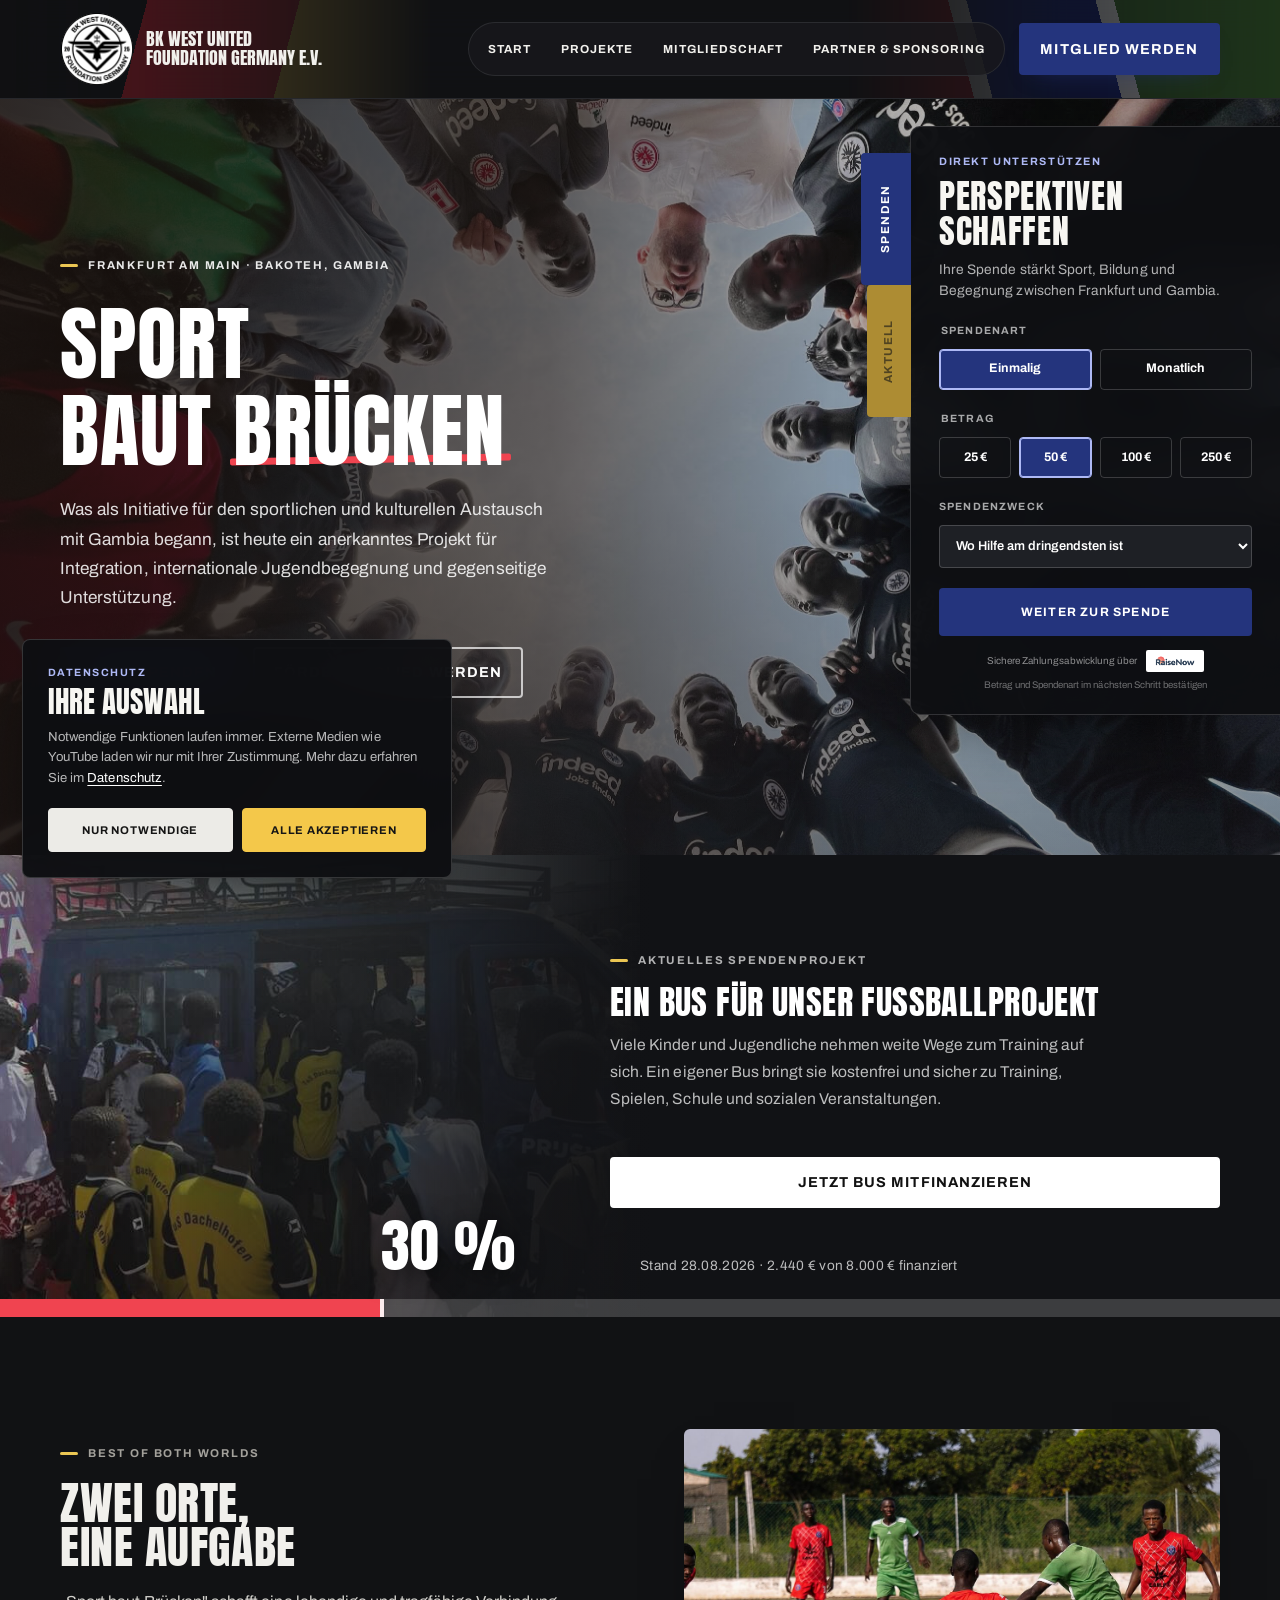
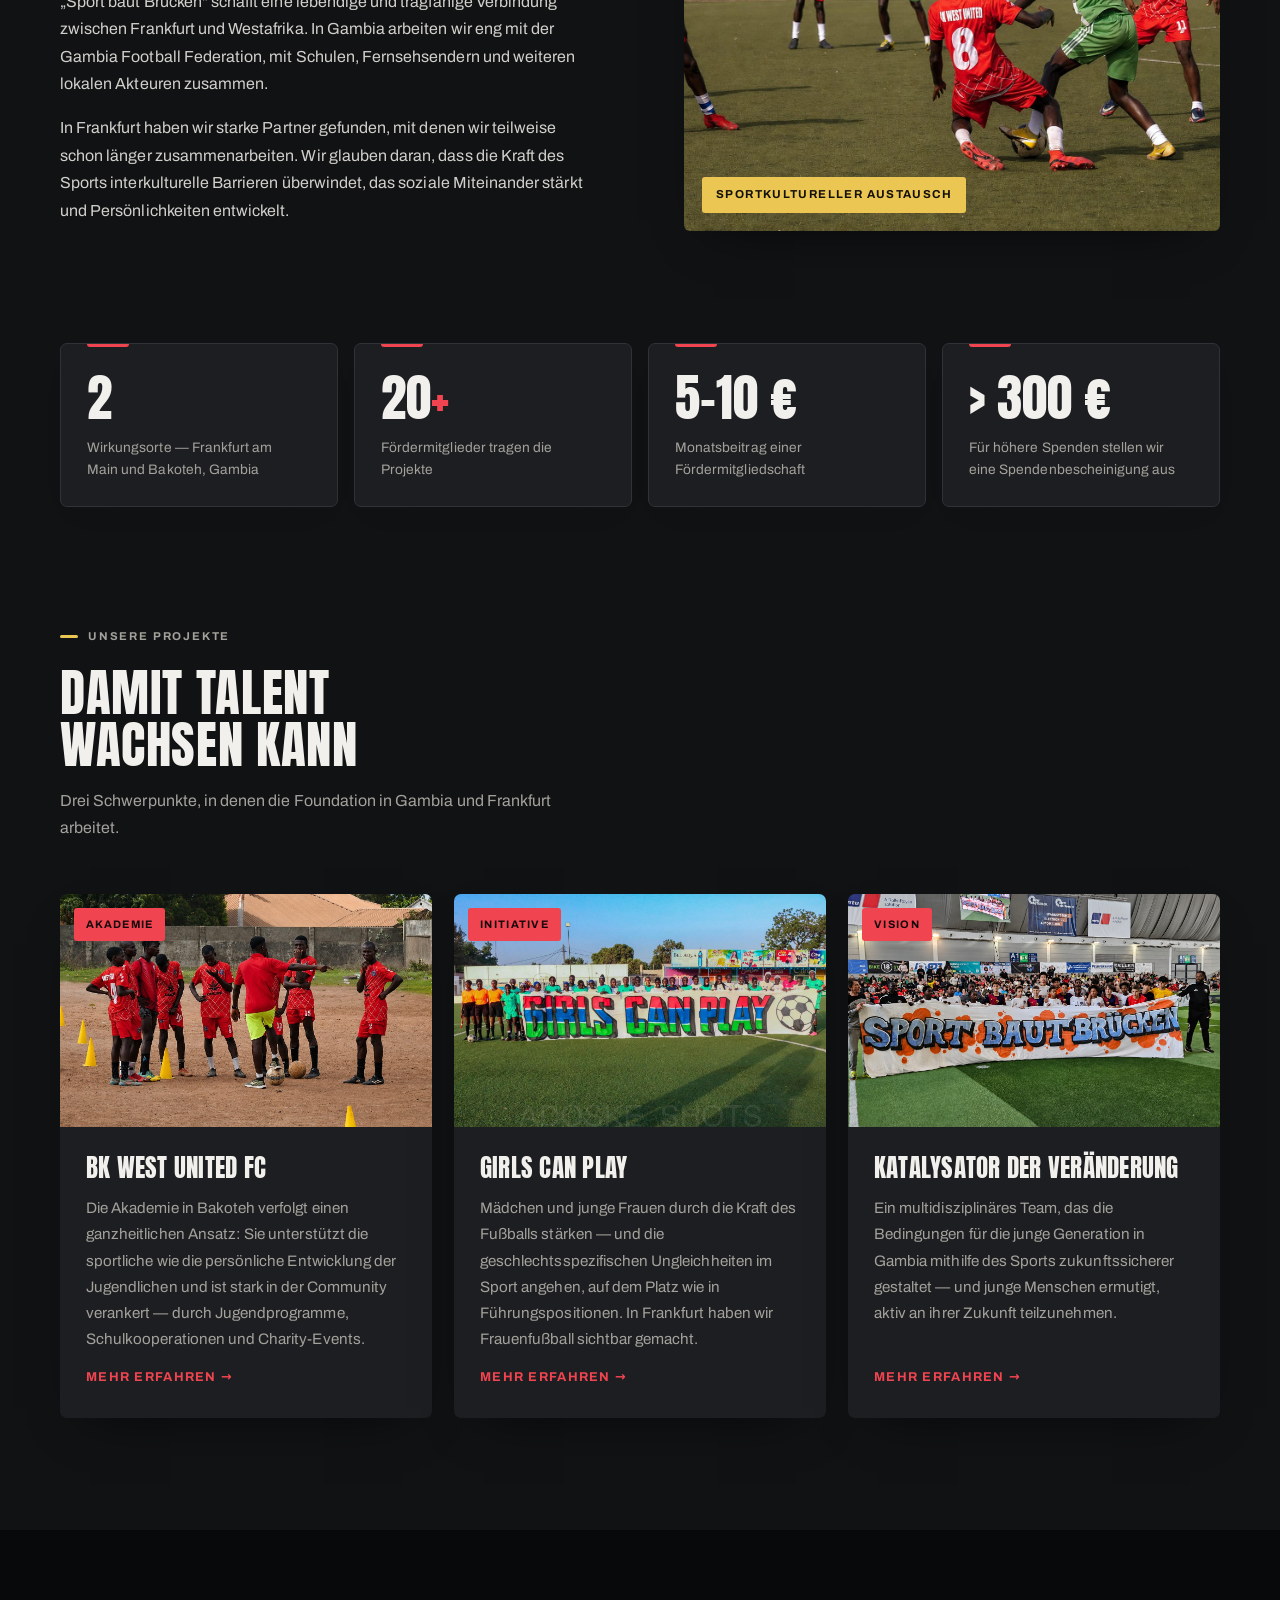
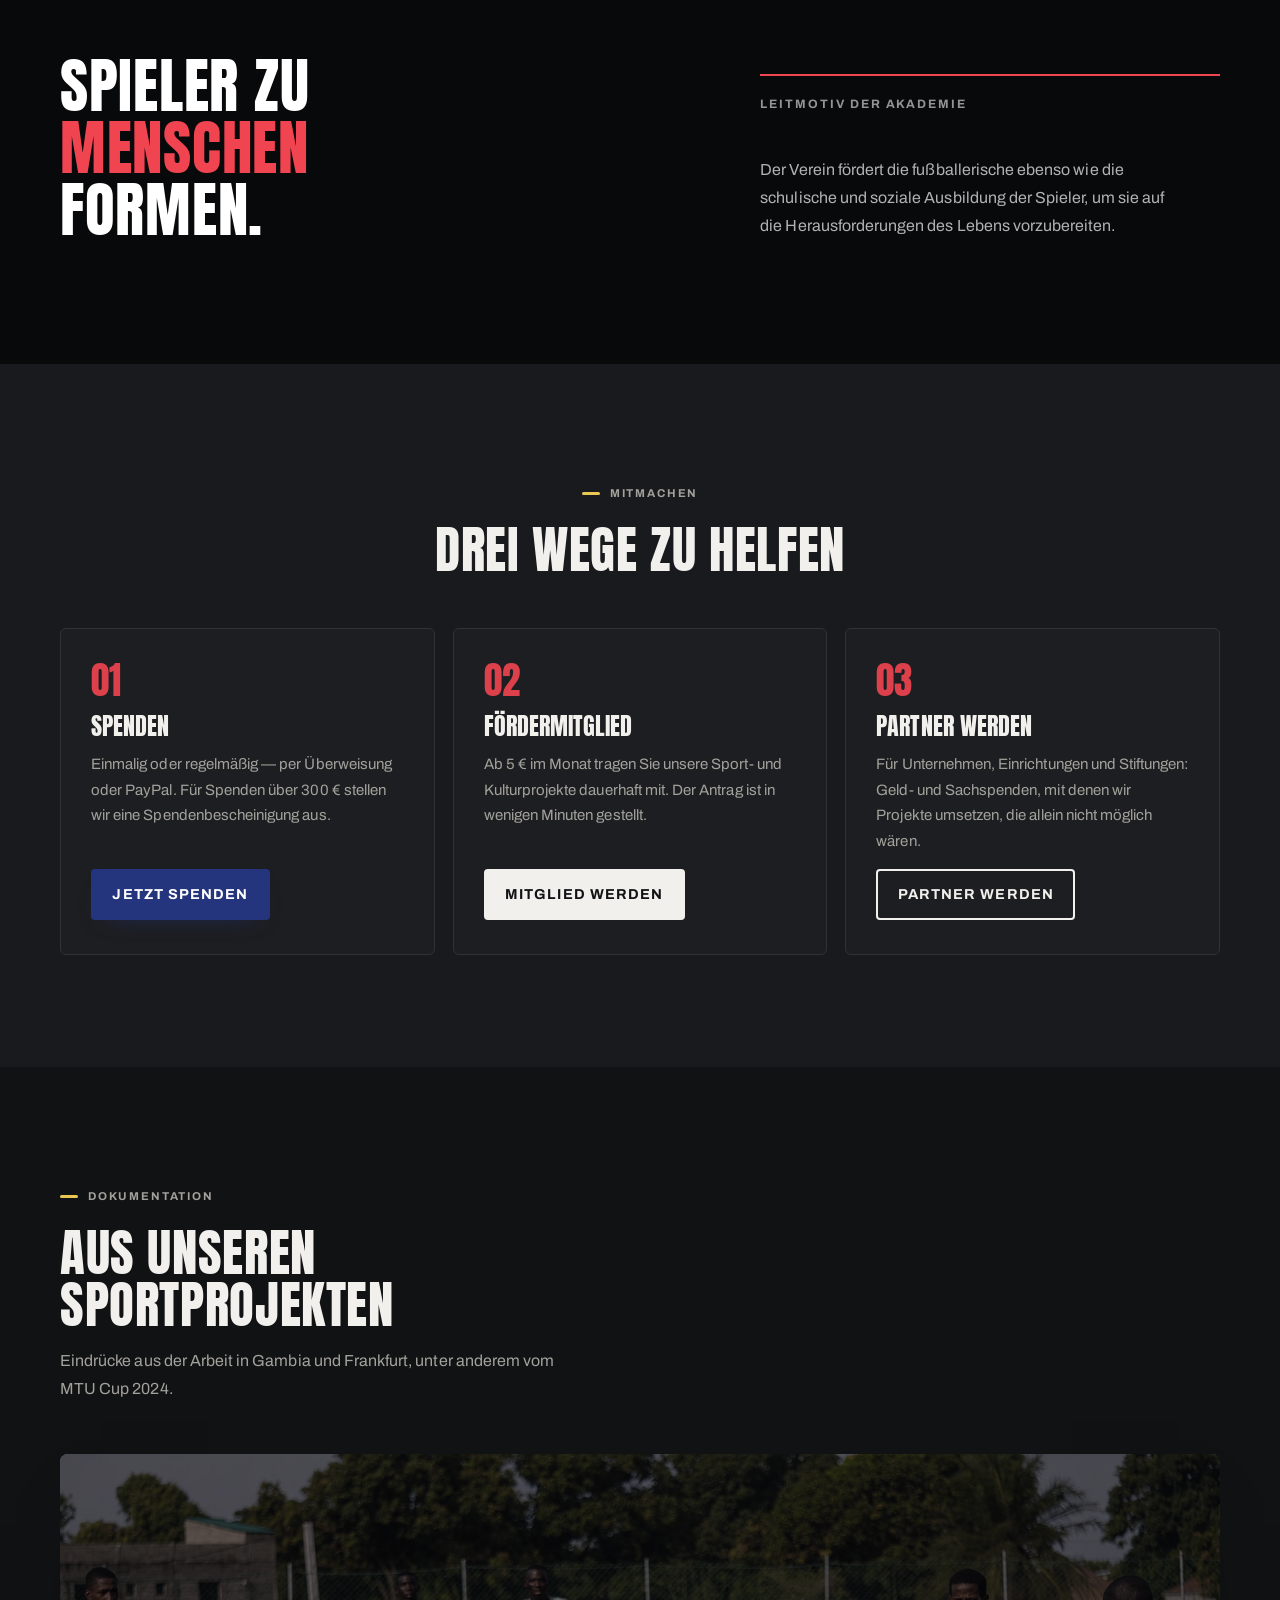
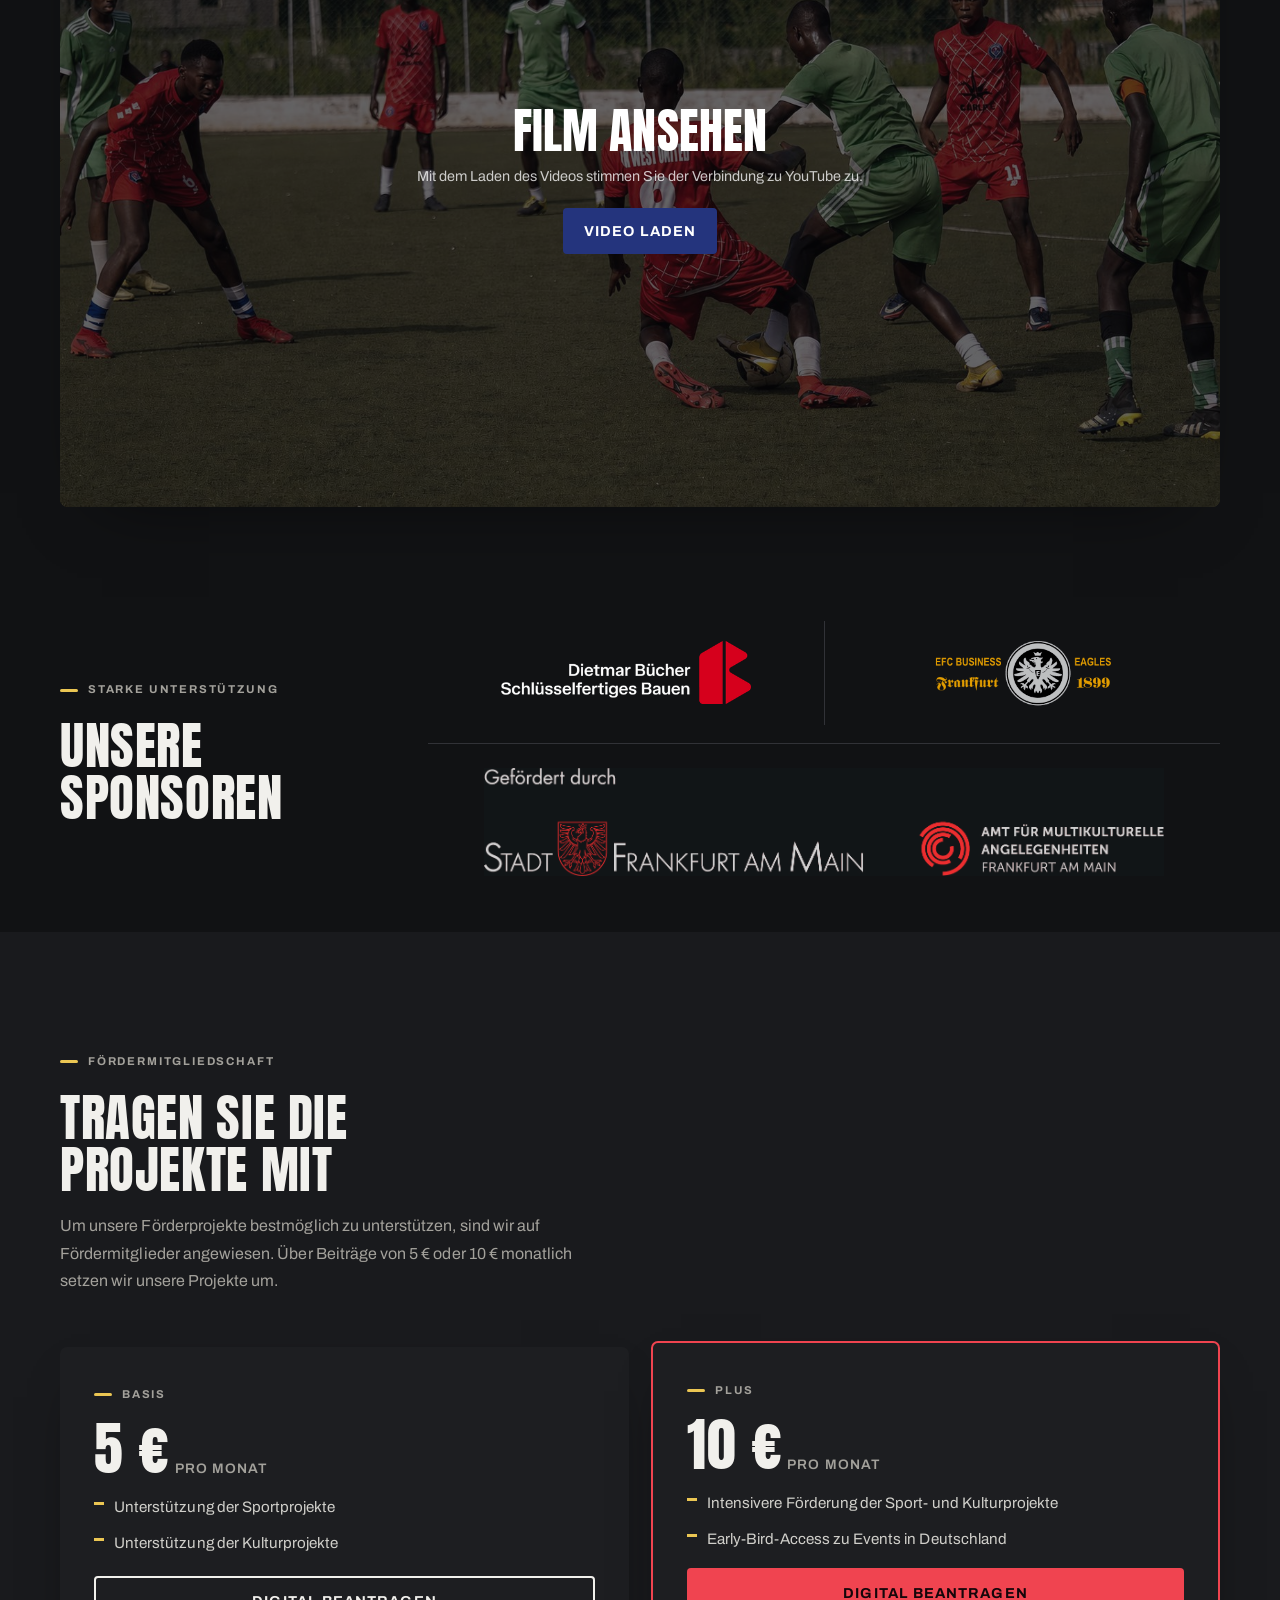
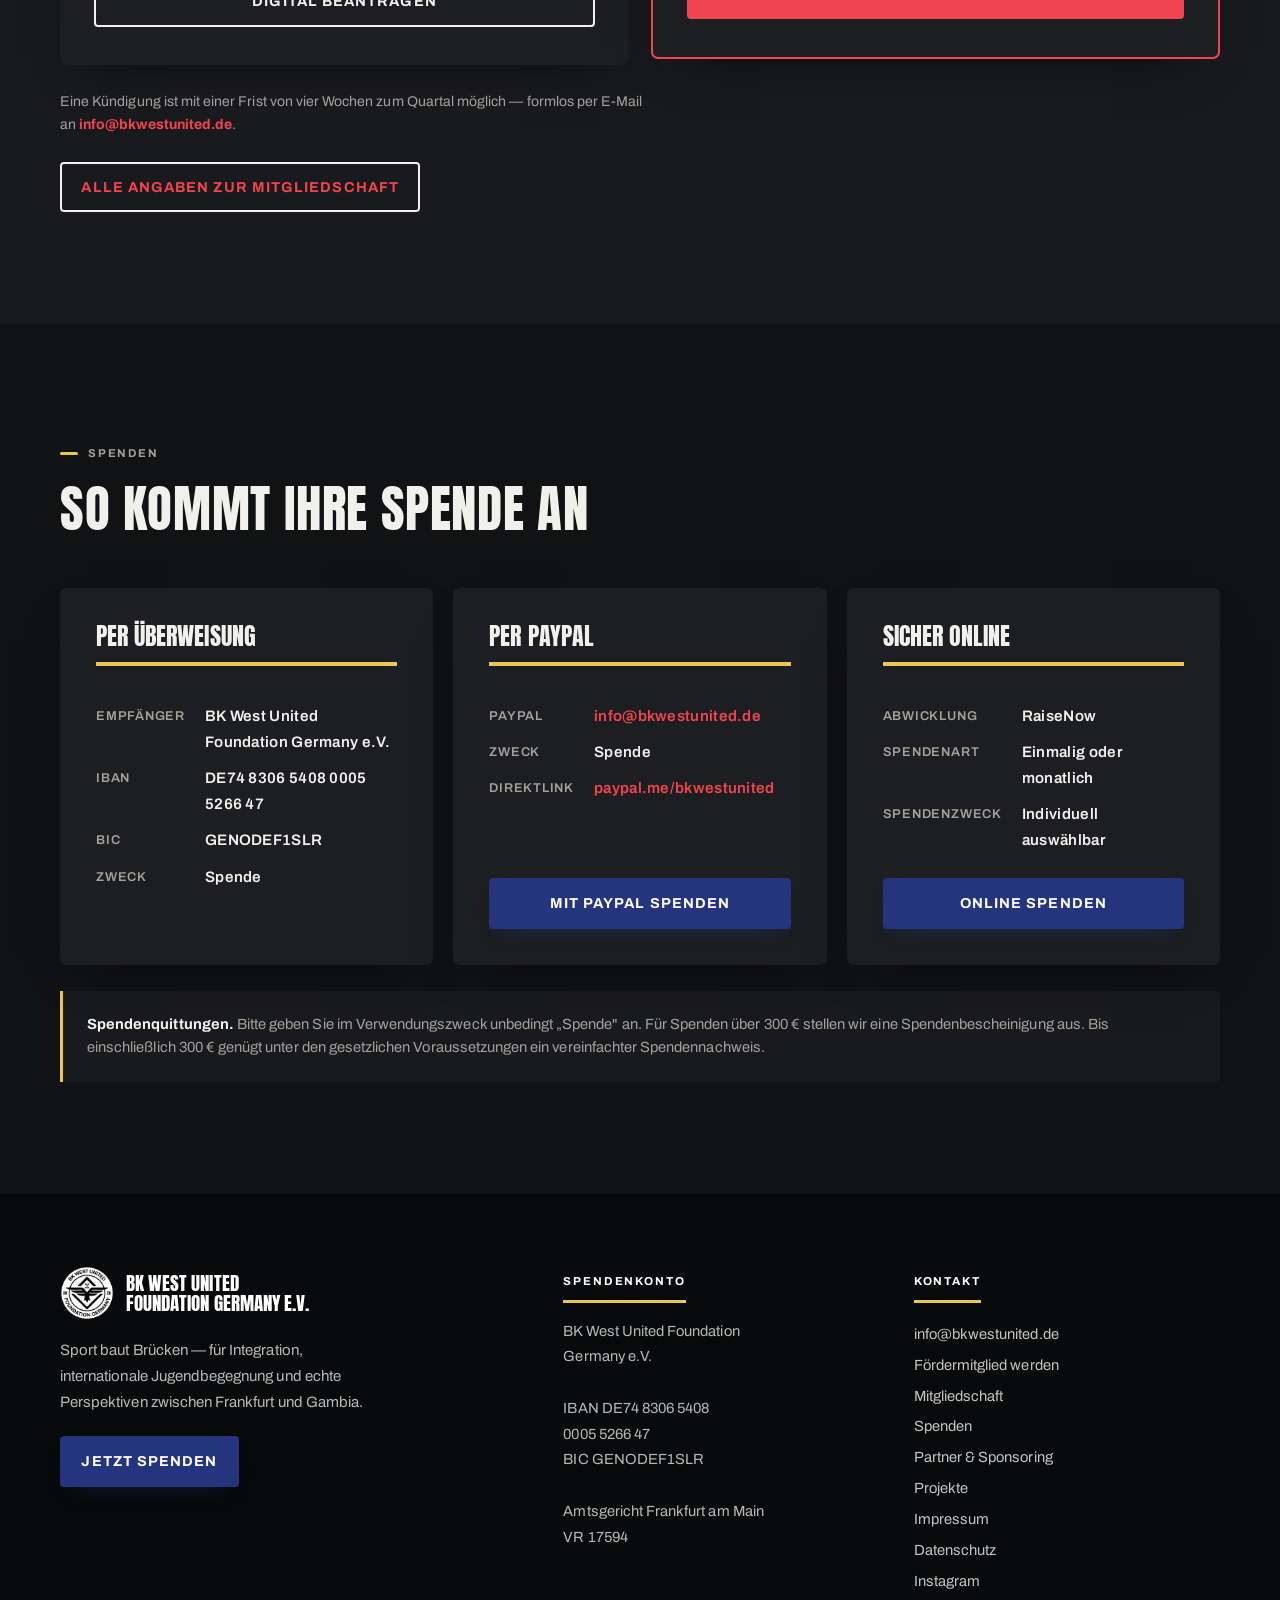
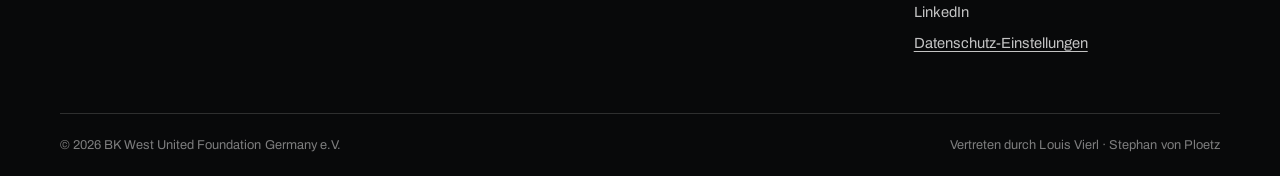
==== commit ea14a2e3: "Spendenstand automatisch aktualisieren und Bus-Karte einbeziehen" ====
--- a/index.html
+++ b/index.html
@@ -446,7 +446,7 @@
 .campaign-meter{position:relative;width:100%;height:18px;background:rgba(255,255,255,.18);overflow:hidden;}
 .campaign-meter i{position:absolute;inset:0 auto 0 0;width:0;display:block;background:var(--red);
   transition:width 2.4s cubic-bezier(.2,.72,.22,1);}
-.appeal.progress-in .campaign-meter i{width:30%;}
+.appeal.progress-in .campaign-meter i{width:var(--bkw-progress,30%);}
 .campaign-meter i::after{content:"";position:absolute;inset:0 0 0 auto;width:4px;background:#fff;opacity:.9;}
 
 .sec{padding:clamp(76px,9vw,112px) 0;}
@@ -758,7 +758,7 @@
       </div>
     </div>
     <div class="wrap campaign-meta">
-      <p>Aktueller Stand · 2.440 € von 8.000 € finanziert</p>
+      <p>Stand 28.08.2026 · 2.440 € von 8.000 € finanziert</p>
       <span class="pct" data-target="30">0 %</span>
     </div>
     <div class="campaign-meter" role="progressbar" aria-label="Fortschritt des aktuellen Spendenprojekts" aria-valuemin="0" aria-valuemax="100" aria-valuenow="30"><i></i></div>
@@ -1094,9 +1094,9 @@
   var appeal=document.querySelector('.appeal');
   if(!appeal)return;
   var value=appeal.querySelector('.pct');
-  var target=Number(value.getAttribute('data-target'))||35;
+  function target(){return Number(value.getAttribute('data-target'))||0;}
   var reduce=window.matchMedia&&window.matchMedia('(prefers-reduced-motion: reduce)').matches;
-  function finish(){value.textContent=target+' %';appeal.classList.add('progress-in');}
+  function finish(){value.textContent=target()+' %';appeal.classList.add('progress-in');}
   function start(){
     if(appeal.classList.contains('progress-in'))return;
     if(reduce){finish();return;}
@@ -1105,8 +1105,8 @@
     function count(now){
       var progress=Math.min(1,(now-begun)/duration);
       var eased=1-Math.pow(1-progress,3);
-      value.textContent=Math.round(target*eased)+' %';
-      if(progress<1)requestAnimationFrame(count);else value.textContent=target+' %';
+      value.textContent=Math.round(target()*eased)+' %';
+      if(progress<1)requestAnimationFrame(count);else value.textContent=target()+' %';
     }
     requestAnimationFrame(count);
   }
